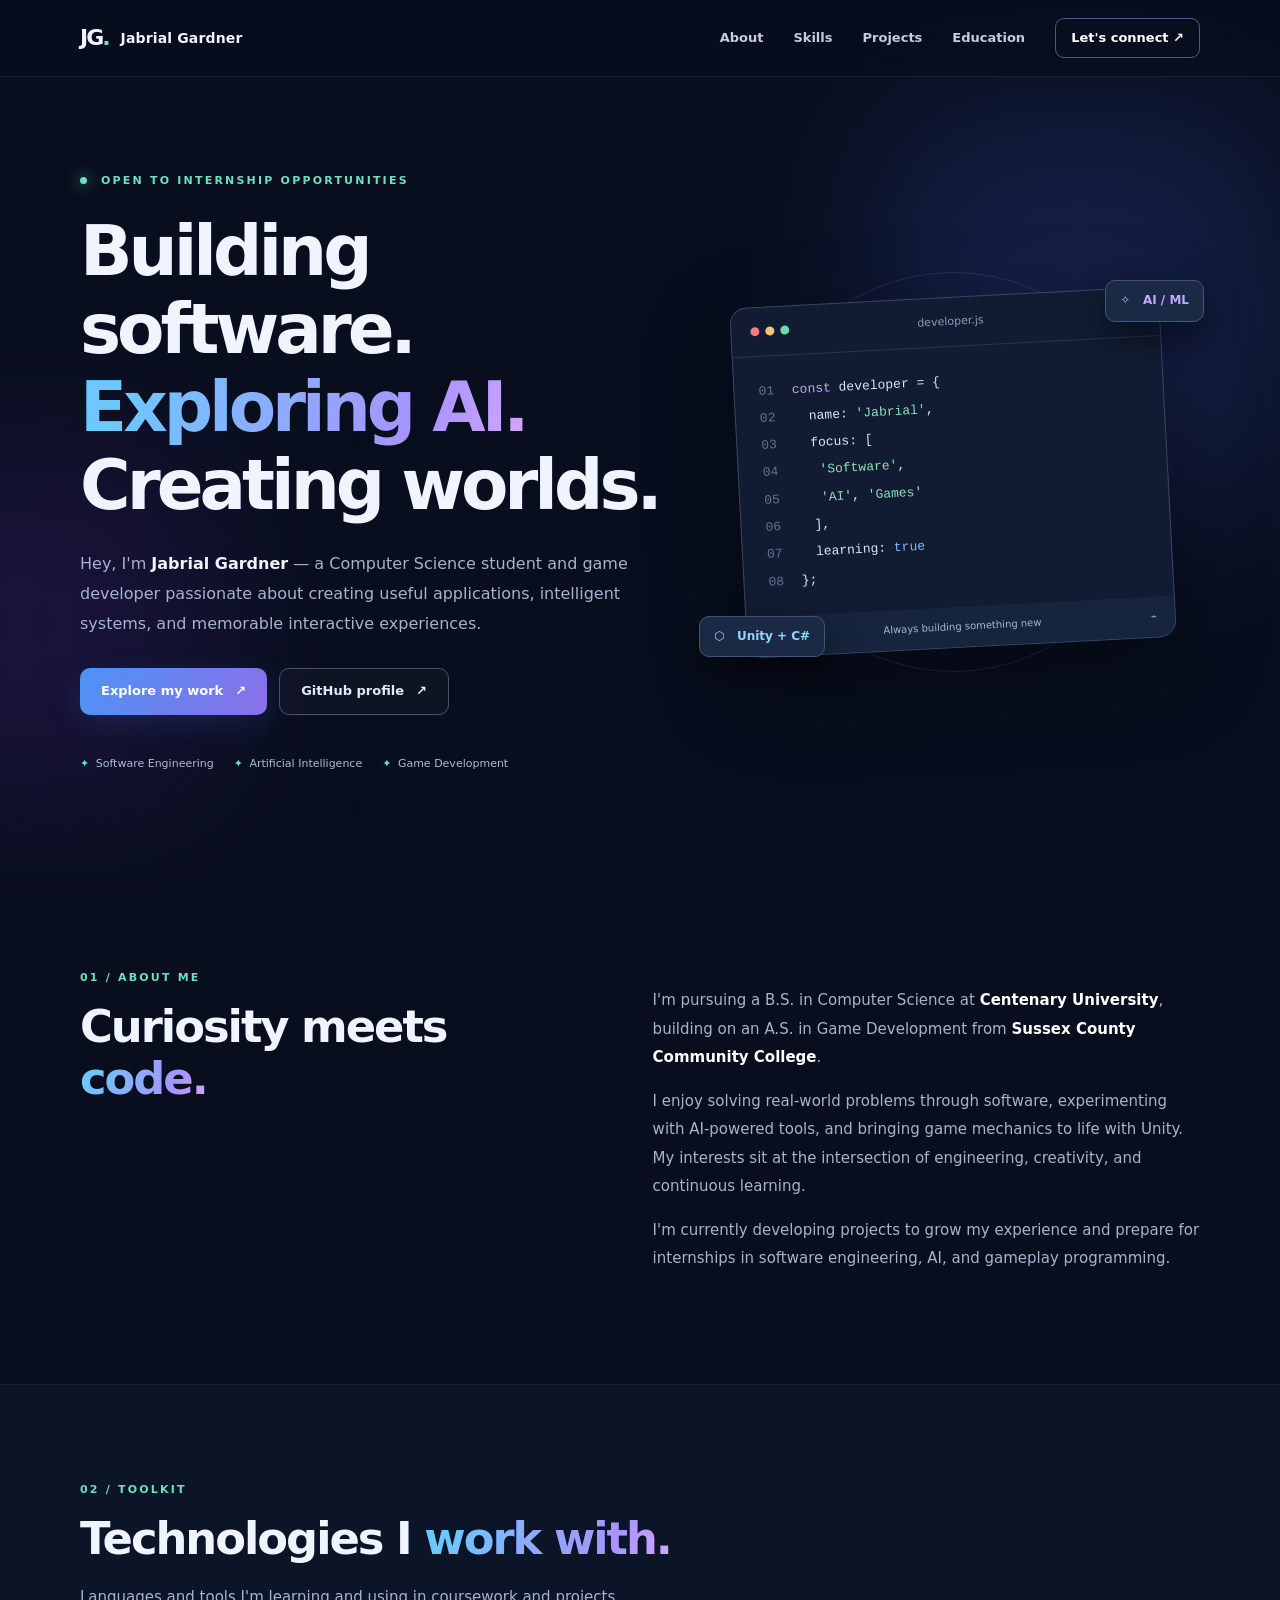
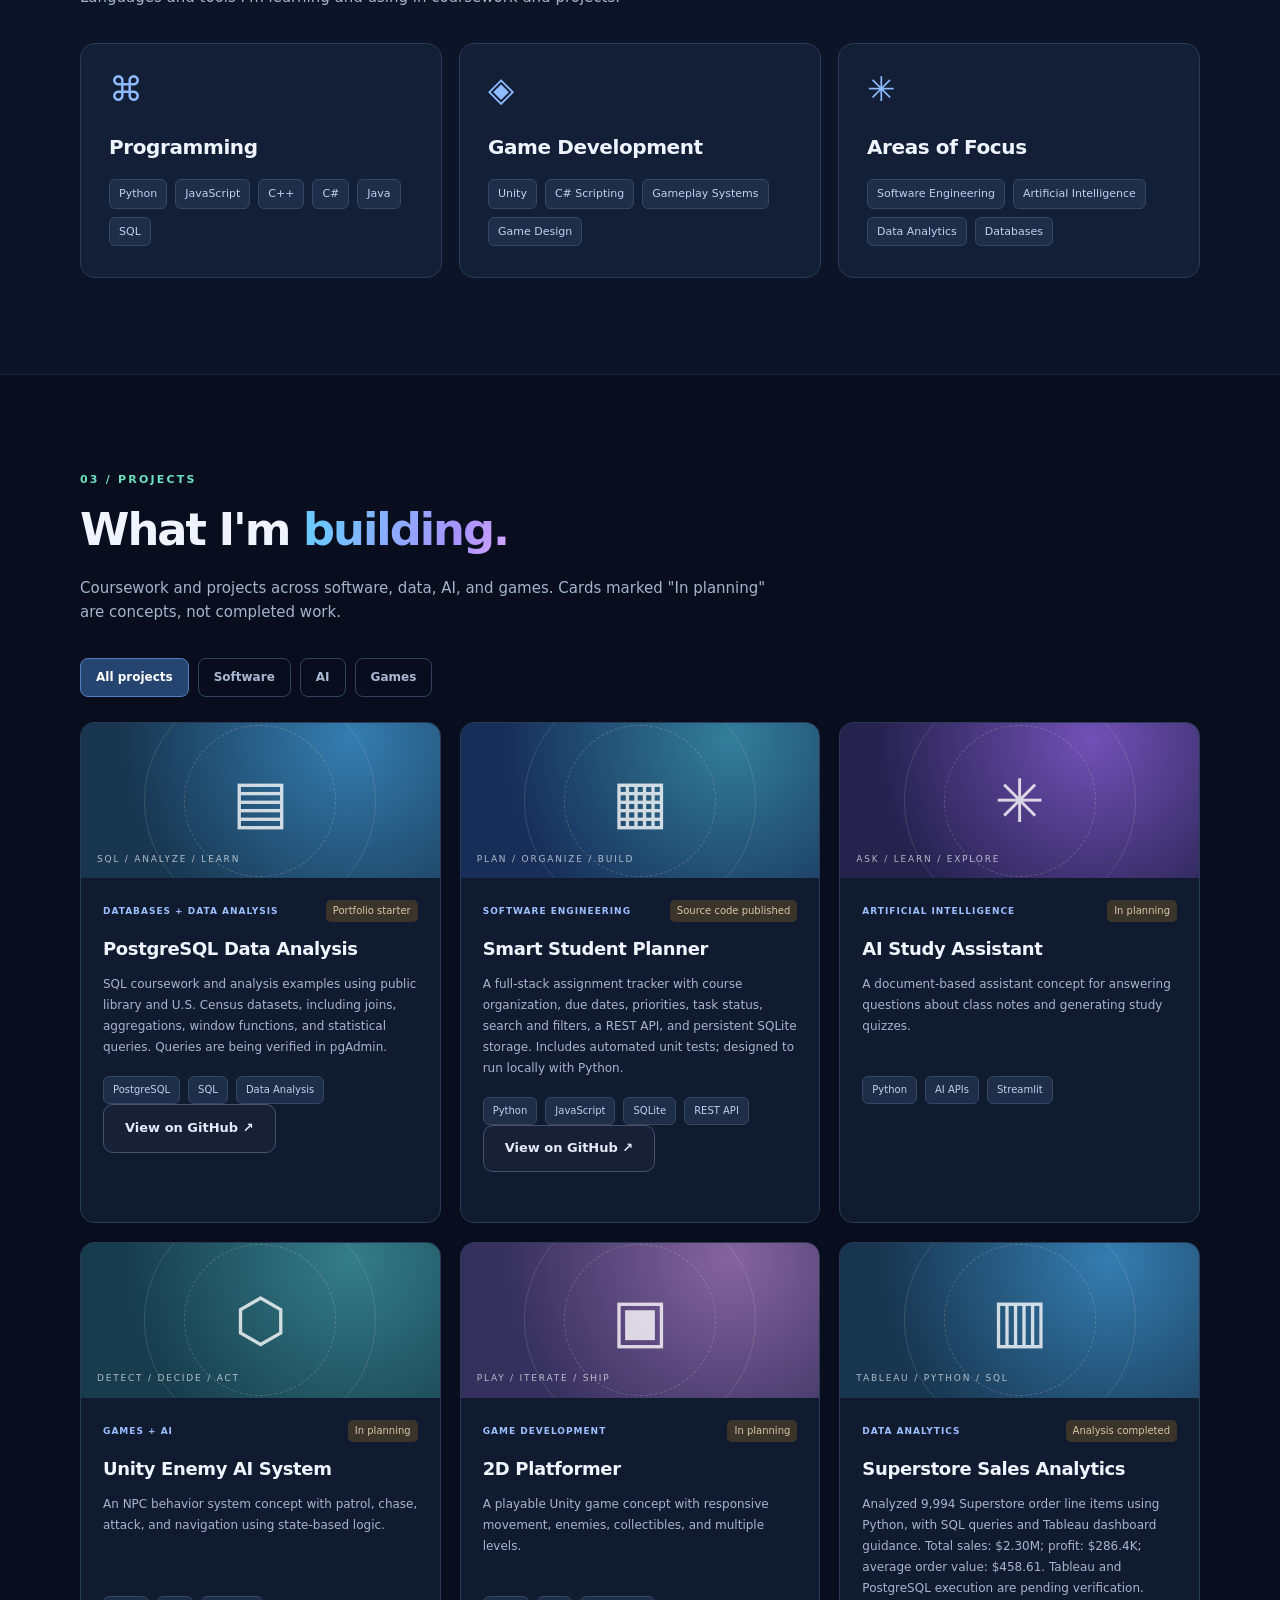
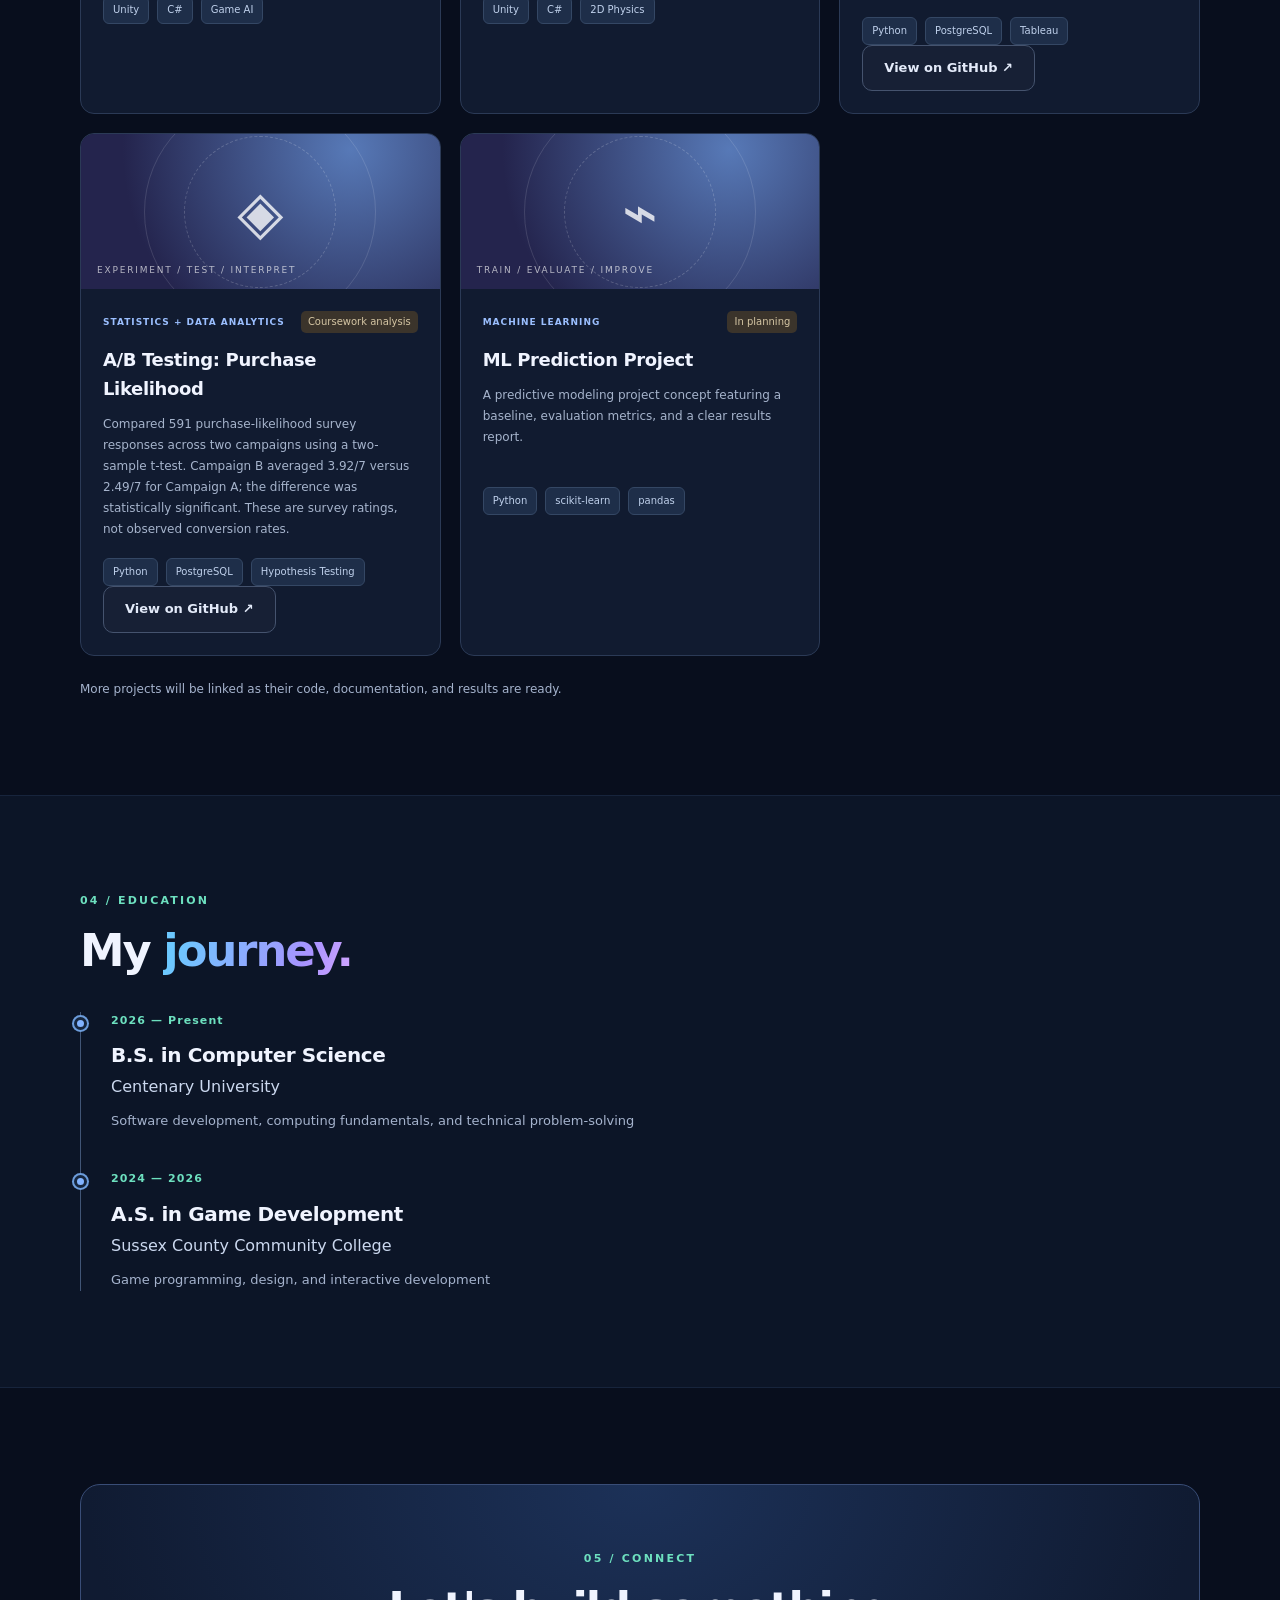
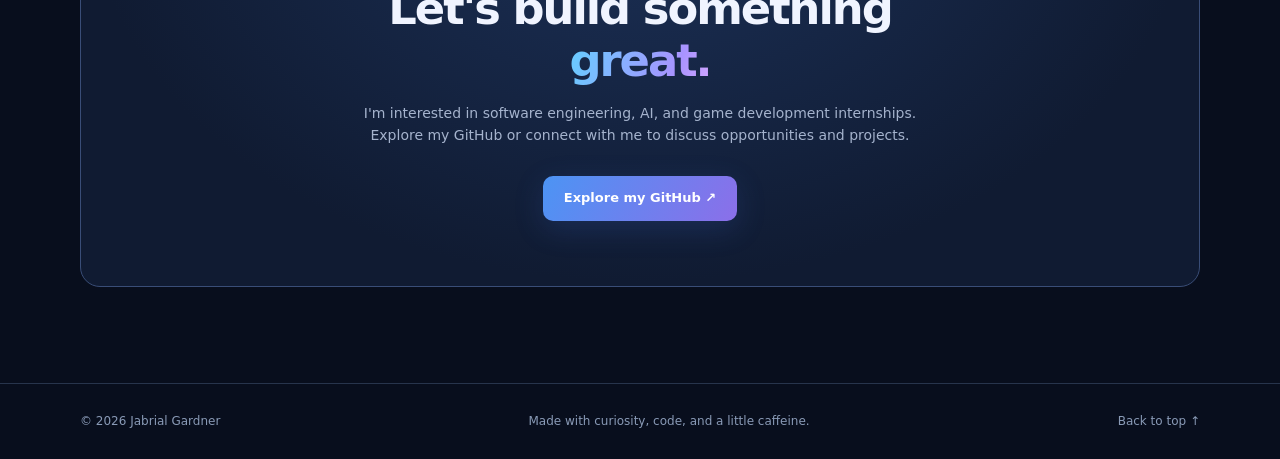
==== index.html @ 0fe32d84 "Add files via upload" ====
<!doctype html>
<html lang="en">
<head>
  <meta charset="utf-8">
  <meta name="viewport" content="width=device-width, initial-scale=1">
  <meta name="theme-color" content="#080e1d">
  <meta name="description" content="Jabrial Gardner — computer science student exploring software engineering, artificial intelligence, and game development.">
  <title>Jabrial Gardner | Software • AI • Games</title>
  <link rel="stylesheet" href="style.css">
  <script defer src="script.js"></script>
</head>
<body>
  <a class="skip-link" href="#main">Skip to content</a>
  <div class="glow glow-one" aria-hidden="true"></div><div class="glow glow-two" aria-hidden="true"></div>
  <header class="site-header">
    <nav class="nav wrap" aria-label="Main navigation">
      <a class="brand" href="#home" aria-label="Jabrial Gardner, home"><span class="brand-icon">JG<span class="brand-dot">.</span></span><span class="brand-name">Jabrial Gardner</span></a>
      <button class="menu-toggle" aria-expanded="false" aria-controls="nav-links" aria-label="Toggle menu"><span></span><span></span><span></span></button>
      <div class="nav-links" id="nav-links"><a href="#about">About</a><a href="#skills">Skills</a><a href="#projects">Projects</a><a href="#education">Education</a><a class="nav-contact" href="#contact">Let's connect <span aria-hidden="true">↗</span></a></div>
    </nav>
  </header>
  <main id="main">
    <section class="hero wrap" id="home">
      <div class="hero-content">
        <p class="eyebrow"><span class="status-dot"></span> OPEN TO INTERNSHIP OPPORTUNITIES</p>
        <h1>Building software.<br><span class="gradient-text">Exploring AI.</span><br>Creating worlds.</h1>
        <p class="hero-intro">Hey, I'm <strong>Jabrial Gardner</strong> — a Computer Science student and game developer passionate about creating useful applications, intelligent systems, and memorable interactive experiences.</p>
        <div class="hero-actions"><a class="btn btn-primary" href="#projects">Explore my work <span aria-hidden="true">↗</span></a><a class="btn btn-outline" href="https://github.com/Racks-work" target="_blank" rel="noopener noreferrer">GitHub profile <span aria-hidden="true">↗</span></a></div>
        <div class="hero-meta"><span><span class="meta-mark">✦</span> Software Engineering</span><span><span class="meta-mark">✦</span> Artificial Intelligence</span><span><span class="meta-mark">✦</span> Game Development</span></div>
      </div>
      <div class="hero-visual" aria-label="Illustration of a developer workspace">
        <div class="orbit orbit-one"></div><div class="orbit orbit-two"></div>
        <div class="code-card"><div class="code-top"><span class="traffic"><i></i><i></i><i></i></span><span>developer.js</span><span class="code-dots">•••</span></div><div class="code-body"><div><span class="ln">01</span> <span class="purple">const</span> developer = {</div><div><span class="ln">02</span> &nbsp; name: <span class="green">'Jabrial'</span>,</div><div><span class="ln">03</span> &nbsp; focus: [</div><div><span class="ln">04</span> &nbsp;&nbsp; <span class="green">'Software'</span>,</div><div><span class="ln">05</span> &nbsp;&nbsp; <span class="green">'AI'</span>, <span class="green">'Games'</span></div><div><span class="ln">06</span> &nbsp; ],</div><div><span class="ln">07</span> &nbsp; learning: <span class="blue">true</span></div><div><span class="ln">08</span> };</div></div><div class="code-footer"><span>●</span> Always building something new <span>⌁</span></div></div>
        <div class="float-chip chip-ai">✧ &nbsp; AI / ML</div><div class="float-chip chip-unity">⬡ &nbsp; Unity + C#</div>
      </div>
    </section>
    <section class="section wrap" id="about"><div class="section-label">01 / ABOUT ME</div><div class="about-grid"><div><h2>Curiosity meets <span class="gradient-text">code.</span></h2></div><div class="about-copy"><p>I'm pursuing a B.S. in Computer Science at <strong>Centenary University</strong>, building on an A.S. in Game Development from <strong>Sussex County Community College</strong>.</p><p>I enjoy solving real-world problems through software, experimenting with AI-powered tools, and bringing game mechanics to life with Unity. My interests sit at the intersection of engineering, creativity, and continuous learning.</p><p>I'm currently developing projects to grow my experience and prepare for internships in software engineering, AI, and gameplay programming.</p></div></div></section>
    <section class="section section-alt" id="skills"><div class="wrap"><div class="section-label">02 / TOOLKIT</div><div class="section-heading"><h2>Technologies I <span class="gradient-text">work with.</span></h2><p>Languages and tools I'm learning and using in coursework and projects.</p></div><div class="skills-grid"><article class="skill-card"><div class="skill-icon">⌘</div><h3>Programming</h3><div class="tag-list"><span>Python</span><span>JavaScript</span><span>C++</span><span>C#</span><span>Java</span><span>SQL</span></div></article><article class="skill-card"><div class="skill-icon">◈</div><h3>Game Development</h3><div class="tag-list"><span>Unity</span><span>C# Scripting</span><span>Gameplay Systems</span><span>Game Design</span></div></article><article class="skill-card"><div class="skill-icon">✳</div><h3>Areas of Focus</h3><div class="tag-list"><span>Software Engineering</span><span>Artificial Intelligence</span><span>Data Analytics</span><span>Databases</span></div></article></div></div></section>
    <section class="section wrap" id="projects"><div class="section-label">03 / PROJECTS</div><div class="section-heading"><h2>What I'm <span class="gradient-text">building.</span></h2><p>Coursework and projects across software, data, AI, and games. Cards marked "In planning" are concepts, not completed work.</p></div><div class="filter-bar" role="group" aria-label="Filter projects"><button class="filter active" data-filter="all" aria-pressed="true">All projects</button><button class="filter" data-filter="software" aria-pressed="false">Software</button><button class="filter" data-filter="ai" aria-pressed="false">AI</button><button class="filter" data-filter="games" aria-pressed="false">Games</button></div><div class="project-grid">
      <article class="project-card" data-category="software"><div class="project-art art-data"><div class="art-icon">▤</div><span>SQL / ANALYZE / LEARN</span></div><div class="project-body"><div class="project-top"><span class="category">DATABASES + DATA ANALYSIS</span><span class="status">Portfolio starter</span></div><h3>PostgreSQL Data Analysis</h3><p>SQL coursework and analysis examples using public library and U.S. Census datasets, including joins, aggregations, window functions, and statistical queries. Queries are being verified in pgAdmin.</p><div class="tech"><span>PostgreSQL</span><span>SQL</span><span>Data Analysis</span></div><p><a class="btn btn-outline" href="https://github.com/Racks-work/postgresql-data-analysis" target="_blank" rel="noopener noreferrer" aria-label="View PostgreSQL Data Analysis on GitHub">View on GitHub ↗</a></p></div></article>
      <article class="project-card" data-category="software"><div class="project-art art-planner"><div class="art-icon">▦</div><span>PLAN / ORGANIZE / BUILD</span></div><div class="project-body"><div class="project-top"><span class="category">SOFTWARE ENGINEERING</span><span class="status">Source code published</span></div><h3>Smart Student Planner</h3><p>A full-stack assignment tracker with course organization, due dates, priorities, task status, search and filters, a REST API, and persistent SQLite storage. Includes automated unit tests; designed to run locally with Python.</p><div class="tech"><span>Python</span><span>JavaScript</span><span>SQLite</span><span>REST API</span></div><a class="btn btn-outline" href="https://github.com/Racks-work/smart-student-planner" target="_blank" rel="noopener noreferrer">View on GitHub ↗</a></div></article>
      <article class="project-card" data-category="ai"><div class="project-art art-study"><div class="art-icon">✳</div><span>ASK / LEARN / EXPLORE</span></div><div class="project-body"><div class="project-top"><span class="category">ARTIFICIAL INTELLIGENCE</span><span class="status">In planning</span></div><h3>AI Study Assistant</h3><p>A document-based assistant concept for answering questions about class notes and generating study quizzes.</p><div class="tech"><span>Python</span><span>AI APIs</span><span>Streamlit</span></div></div></article>
      <article class="project-card" data-category="games ai"><div class="project-art art-npc"><div class="art-icon">⬡</div><span>DETECT / DECIDE / ACT</span></div><div class="project-body"><div class="project-top"><span class="category">GAMES + AI</span><span class="status">In planning</span></div><h3>Unity Enemy AI System</h3><p>An NPC behavior system concept with patrol, chase, attack, and navigation using state-based logic.</p><div class="tech"><span>Unity</span><span>C#</span><span>Game AI</span></div></div></article>
      <article class="project-card" data-category="games"><div class="project-art art-platformer"><div class="art-icon">▣</div><span>PLAY / ITERATE / SHIP</span></div><div class="project-body"><div class="project-top"><span class="category">GAME DEVELOPMENT</span><span class="status">In planning</span></div><h3>2D Platformer</h3><p>A playable Unity game concept with responsive movement, enemies, collectibles, and multiple levels.</p><div class="tech"><span>Unity</span><span>C#</span><span>2D Physics</span></div></div></article>
      <article class="project-card" data-category="software"><div class="project-art art-data"><div class="art-icon">▥</div><span>TABLEAU / PYTHON / SQL</span></div><div class="project-body"><div class="project-top"><span class="category">DATA ANALYTICS</span><span class="status">Analysis completed</span></div><h3>Superstore Sales Analytics</h3><p>Analyzed 9,994 Superstore order line items using Python, with SQL queries and Tableau dashboard guidance. Total sales: $2.30M; profit: $286.4K; average order value: $458.61. Tableau and PostgreSQL execution are pending verification.</p><div class="tech"><span>Python</span><span>PostgreSQL</span><span>Tableau</span></div><a class="btn btn-outline" href="https://github.com/Racks-work/superstore-sales-analytics" target="_blank" rel="noopener noreferrer">View on GitHub ↗</a></div></article>
      <article class="project-card" data-category="ai software"><div class="project-art art-ml"><div class="art-icon">◈</div><span>EXPERIMENT / TEST / INTERPRET</span></div><div class="project-body"><div class="project-top"><span class="category">STATISTICS + DATA ANALYTICS</span><span class="status">Coursework analysis</span></div><h3>A/B Testing: Purchase Likelihood</h3><p>Compared 591 purchase-likelihood survey responses across two campaigns using a two-sample t-test. Campaign B averaged 3.92/7 versus 2.49/7 for Campaign A; the difference was statistically significant. These are survey ratings, not observed conversion rates.</p><div class="tech"><span>Python</span><span>PostgreSQL</span><span>Hypothesis Testing</span></div><a class="btn btn-outline" href="https://github.com/Racks-work/ab-testing-analysis" target="_blank" rel="noopener noreferrer">View on GitHub ↗</a></div></article>
      <article class="project-card" data-category="ai"><div class="project-art art-ml"><div class="art-icon">⌁</div><span>TRAIN / EVALUATE / IMPROVE</span></div><div class="project-body"><div class="project-top"><span class="category">MACHINE LEARNING</span><span class="status">In planning</span></div><h3>ML Prediction Project</h3><p>A predictive modeling project concept featuring a baseline, evaluation metrics, and a clear results report.</p><div class="tech"><span>Python</span><span>scikit-learn</span><span>pandas</span></div></div></article>
    </div><div class="project-note">More projects will be linked as their code, documentation, and results are ready.</div></section>
    <section class="section section-alt" id="education"><div class="wrap"><div class="section-label">04 / EDUCATION</div><div class="section-heading"><h2>My <span class="gradient-text">journey.</span></h2></div><div class="timeline"><div class="timeline-item"><div class="timeline-dot"></div><div><div class="timeline-date">2026 — Present</div><h3>B.S. in Computer Science</h3><p>Centenary University</p><span>Software development, computing fundamentals, and technical problem-solving</span></div></div><div class="timeline-item"><div class="timeline-dot"></div><div><div class="timeline-date">2024 — 2026</div><h3>A.S. in Game Development</h3><p>Sussex County Community College</p><span>Game programming, design, and interactive development</span></div></div></div></div></section>
    <section class="section wrap contact-section" id="contact"><div class="contact-panel"><div class="section-label">05 / CONNECT</div><h2>Let's build something <span class="gradient-text">great.</span></h2><p>I'm interested in software engineering, AI, and game development internships. Explore my GitHub or connect with me to discuss opportunities and projects.</p><div class="contact-actions"><a class="btn btn-primary" href="https://github.com/Racks-work" target="_blank" rel="noopener noreferrer">Explore my GitHub ↗</a></div></div></section>
  </main>
  <footer class="footer"><div class="wrap footer-inner"><span>© <span id="year">2026</span> Jabrial Gardner</span><span>Made with curiosity, code, and a little caffeine.</span><a href="#home">Back to top ↑</a></div></footer>
</body>
</html>
---- style.css ----
:root{color-scheme:dark;--bg:#080e1d;--surface:#101a30;--surface2:#111e36;--border:#28334b;--text:#f0f4ff;--muted:#a5b3cd;--blue:#64a8ff;--purple:#b18cff;--mint:#6de0bf}*{box-sizing:border-box}html{scroll-behavior:smooth;scroll-padding-top:92px}body{margin:0;background:var(--bg);color:var(--text);font-family:Inter,ui-sans-serif,system-ui,-apple-system,BlinkMacSystemFont,"Segoe UI",sans-serif;line-height:1.6;overflow-x:hidden}a{color:inherit;text-decoration:none}button{font:inherit}button:focus-visible,a:focus-visible{outline:3px solid var(--mint);outline-offset:4px}.wrap{width:min(1120px,calc(100% - 48px));margin-inline:auto}.skip-link{position:absolute;top:-100px;left:15px;background:white;color:black;padding:10px;z-index:100}.skip-link:focus{top:10px}.glow{position:absolute;pointer-events:none;filter:blur(85px);opacity:.25;z-index:-1}.glow-one{top:110px;right:0;width:400px;height:400px;background:#3952bc}.glow-two{top:450px;left:-170px;width:380px;height:350px;background:#4d238e}.site-header{position:sticky;top:0;z-index:20;background:rgba(8,14,29,.87);backdrop-filter:blur(20px);border-bottom:1px solid rgba(255,255,255,.07)}.nav{height:76px;display:flex;align-items:center;justify-content:space-between;gap:24px}.brand{display:flex;align-items:center;gap:12px;font-weight:800;white-space:nowrap}.brand-icon{font-size:22px;letter-spacing:-2px}.brand-dot{color:var(--mint)}.brand-name{font-size:14px;letter-spacing:.01em}.nav-links{display:flex;align-items:center;gap:30px}.nav-links a{font-size:13px;color:#c3cde0;font-weight:600;transition:color .2s}.nav-links a:hover{color:white}.nav-links .nav-contact{border:1px solid #4a5d7c;border-radius:9px;padding:9px 15px;color:white}.menu-toggle{display:none}.hero{min-height:630px;display:grid;grid-template-columns:1.18fr 1fr;gap:45px;align-items:center;padding-block:95px 100px}.eyebrow,.section-label{font-size:11px;letter-spacing:.2em;color:var(--mint);font-weight:800}.status-dot{display:inline-block;width:7px;height:7px;border-radius:50%;background:var(--mint);margin-right:8px;box-shadow:0 0 15px var(--mint)}h1,h2,h3,p{margin-top:0}h1{font-size:clamp(42px,5.5vw,69px);letter-spacing:-.058em;line-height:1.13;margin:23px 0 25px}h2{font-size:clamp(30px,3.5vw,46px);line-height:1.16;letter-spacing:-.045em;margin:15px 0 20px}h3{font-size:20px;letter-spacing:-.02em}.gradient-text{background:linear-gradient(110deg,#6cc8ff 10%,#a893ff 75%,#d3a6ff);color:transparent;background-clip:text;-webkit-background-clip:text}.hero-intro{color:var(--muted);font-size:16px;max-width:560px;line-height:1.85}.hero-intro strong{color:#f0f4ff}.hero-actions,.contact-actions{display:flex;flex-wrap:wrap;gap:12px;margin-top:30px}.btn{display:inline-flex;align-items:center;justify-content:center;gap:12px;border-radius:10px;padding:12px 21px;font-size:13px;font-weight:800;transition:transform .2s,background .2s}.btn:hover{transform:translateY(-2px)}.btn-primary{background:linear-gradient(120deg,#4c94f4,#8b6fe9);color:white;box-shadow:0 8px 30px rgba(67,111,224,.18)}.btn-outline{border:1px solid #45536e;color:#e3eaf9;background:rgba(255,255,255,.025)}.hero-meta{display:flex;flex-wrap:wrap;gap:12px 20px;color:#aebcd2;font-size:11px;margin-top:40px}.meta-mark{color:var(--mint);margin-right:3px}.hero-visual{height:420px;position:relative;display:grid;place-items:center}.orbit{position:absolute;border:1px solid rgba(135,153,235,.17);border-radius:50%;width:400px;height:400px}.orbit-two{width:310px;height:310px;border-style:dashed;transform:rotate(25deg)}.code-card{position:relative;width:min(100%,430px);background:#111c32;border:1px solid #384766;border-radius:17px;box-shadow:0 30px 90px rgba(0,0,0,.38);transform:rotate(-3deg);overflow:hidden}.code-top{display:flex;align-items:center;justify-content:space-between;border-bottom:1px solid #26334e;padding:15px 19px;color:#899cb9;font-size:11px}.traffic{display:flex;gap:6px}.traffic i{width:9px;height:9px;border-radius:50%;background:#f77985}.traffic i:nth-child(2){background:#f8c46c}.traffic i:nth-child(3){background:#6cdbad}.code-dots{letter-spacing:3px}.code-body{font:13px/2.1 ui-monospace,SFMono-Regular,Consolas,monospace;padding:21px 24px;color:#d9e5ff;white-space:nowrap}.ln{color:#63728e;margin-right:10px}.purple{color:#c8a2ff}.green{color:#8be2b7}.blue{color:#7eb8ff}.code-footer{padding:12px 18px;background:#16253d;font-size:10px;color:#a6b7d2;display:flex;justify-content:space-between}.code-footer span:first-child{color:#6ee2ae}.float-chip{position:absolute;background:#1a2944;border:1px solid #425577;border-radius:10px;padding:10px 14px;font-size:12px;font-weight:800;box-shadow:0 15px 35px #0007}.chip-ai{top:18px;right:-4px;color:#c5a8ff}.chip-unity{bottom:25px;left:-8px;color:#8dd7ff}.section{padding-block:96px}.section-alt{background:#0c1527;border-top:1px solid #17243c;border-bottom:1px solid #17243c}.about-grid{display:grid;grid-template-columns:1fr 1.1fr;gap:75px}.about-copy p{color:var(--muted);font-size:15px;line-height:1.9}.about-copy strong{color:white}.section-heading{max-width:700px;margin-bottom:34px}.section-heading p{color:var(--muted);font-size:15px}.skills-grid{display:grid;grid-template-columns:repeat(3,1fr);gap:17px}.skill-card{background:#121f36;border:1px solid #2b3a56;border-radius:15px;padding:28px;min-height:235px}.skill-icon{color:#8ebcff;font-size:34px;line-height:1;margin-bottom:25px}.skill-card h3{margin-bottom:16px}.tag-list,.tech{display:flex;flex-wrap:wrap;gap:8px}.tag-list span,.tech span{background:#1e2e49;color:#bfd0eb;border:1px solid #344764;padding:5px 9px;border-radius:6px;font-size:11px}.filter-bar{display:flex;gap:9px;flex-wrap:wrap;margin-bottom:25px}.filter{background:transparent;color:#a9b9d3;border:1px solid #33425f;border-radius:8px;padding:9px 15px;cursor:pointer;font-size:12px;font-weight:700}.filter:hover,.filter.active{color:#fff;background:#254470;border-color:#527fbd}.project-grid{display:grid;grid-template-columns:repeat(3,1fr);gap:19px}.project-card{border:1px solid #2b3a56;background:#111b30;border-radius:14px;overflow:hidden;transition:transform .2s,border-color .2s}.project-card:hover{transform:translateY(-4px);border-color:#6077a6}.project-card[hidden]{display:none}.project-art{height:155px;position:relative;display:flex;align-items:center;justify-content:center;overflow:hidden}.project-art:before{content:"";position:absolute;width:230px;height:230px;border:1px solid #ffffff20;border-radius:50%}.project-art:after{content:"";position:absolute;width:150px;height:150px;border:1px dashed #ffffff30;border-radius:50%}.project-art .art-icon{font-size:60px;color:#ffffffc9;z-index:1;font-weight:200}.project-art>span{position:absolute;bottom:12px;left:16px;font-size:9px;letter-spacing:.2em;color:#ffffffa9}.art-planner{background:radial-gradient(circle at 75% 10%,#337e9a,#172e59 75%)}.art-study{background:radial-gradient(circle at 70% 10%,#7151b6,#25224e 75%)}.art-npc{background:radial-gradient(circle at 75% 10%,#347d88,#173c4d 75%)}.art-platformer{background:radial-gradient(circle at 75% 10%,#85649e,#35305d 75%)}.art-data{background:radial-gradient(circle at 75% 10%,#357db0,#183650 75%)}.art-ml{background:radial-gradient(circle at 75% 10%,#5779b7,#24244d 75%)}.project-body{padding:22px}.project-top{display:flex;align-items:center;justify-content:space-between;gap:6px;flex-wrap:wrap;margin-bottom:13px}.category{font-size:9px;color:#9bbfff;letter-spacing:.11em;font-weight:800}.status{font-size:10px;color:#d5c6a4;background:#3b342b;padding:3px 7px;border-radius:5px}.project-body h3{font-size:18px;margin-bottom:10px}.project-body p{color:#a6b4cc;font-size:12px;line-height:1.75;min-height:84px}.tech{margin-top:18px}.tech span{font-size:10px}.project-note{margin-top:24px;font-size:12px;color:var(--muted)}.timeline{max-width:760px;margin-top:35px;border-left:1px solid #415576;padding-left:30px}.timeline-item{position:relative;padding:0 0 38px}.timeline-item:last-child{padding-bottom:0}.timeline-dot{position:absolute;left:-37px;top:5px;width:13px;height:13px;background:#82b3ff;border:3px solid #16263e;border-radius:50%;box-shadow:0 0 0 2px #6c9cdb}.timeline-date{color:var(--mint);font-size:11px;font-weight:800;letter-spacing:.1em;margin-bottom:10px}.timeline-item h3{margin-bottom:3px}.timeline-item p{color:#cbd8ef;margin-bottom:7px}.timeline-item span{color:var(--muted);font-size:13px}.contact-panel{border:1px solid #394d77;border-radius:20px;padding:65px 45px;text-align:center;background:radial-gradient(ellipse at 50% 0%,#1c3158,#101b32 70%)}.contact-panel h2{max-width:650px;margin:15px auto}.contact-panel>p{max-width:590px;margin-inline:auto;color:var(--muted);font-size:14px}.contact-actions{justify-content:center}.contact-panel .contact-hint{font-size:11px;margin-top:18px;color:#8393b2}.footer{border-top:1px solid #27344c;padding:28px 0;color:#899ab6;font-size:12px}.footer-inner{display:flex;justify-content:space-between;gap:16px;flex-wrap:wrap}.footer a:hover{color:white}@media(max-width:950px){.hero{grid-template-columns:1fr;padding-top:65px;gap:15px}.hero-content{max-width:760px}.hero-visual{height:390px}.project-grid{grid-template-columns:repeat(2,1fr)}.about-grid{gap:35px}.nav-links{gap:16px}}@media(max-width:650px){.wrap{width:min(100% - 32px,1120px)}.nav{height:66px}.menu-toggle{display:flex;flex-direction:column;gap:5px;justify-content:center;background:transparent;border:1px solid #405272;border-radius:8px;width:40px;height:38px;padding:9px;cursor:pointer}.menu-toggle span{display:block;width:100%;height:2px;background:white}.nav-links{display:none;position:absolute;top:66px;left:0;right:0;padding:18px 22px 24px;background:#0c1528;border-bottom:1px solid #33415b;flex-direction:column;align-items:stretch;gap:15px}.nav-links.open{display:flex}.nav-links a{font-size:15px}.nav-links .nav-contact{text-align:center}.hero{padding-top:60px;padding-bottom:50px;min-height:0}h1{font-size:clamp(39px,9.5vw,57px)}.hero-intro{font-size:14px}.hero-meta{gap:9px 14px;margin-top:25px}.hero-visual{height:320px}.code-card{width:min(94%,380px)}.code-body{font-size:11px;padding:15px 13px}.orbit{width:290px;height:290px}.orbit-two{width:225px;height:225px}.chip-ai{right:0;top:4px}.chip-unity{left:0;bottom:5px}.section{padding-block:65px}.about-grid,.skills-grid,.project-grid{grid-template-columns:1fr}.skill-card{min-height:0}.project-body p{min-height:0}.contact-panel{padding:42px 20px}.footer-inner{flex-direction:column;gap:7px}}@media(prefers-reduced-motion:reduce){html{scroll-behavior:auto}*,*:before,*:after{transition:none!important;animation:none!important}}
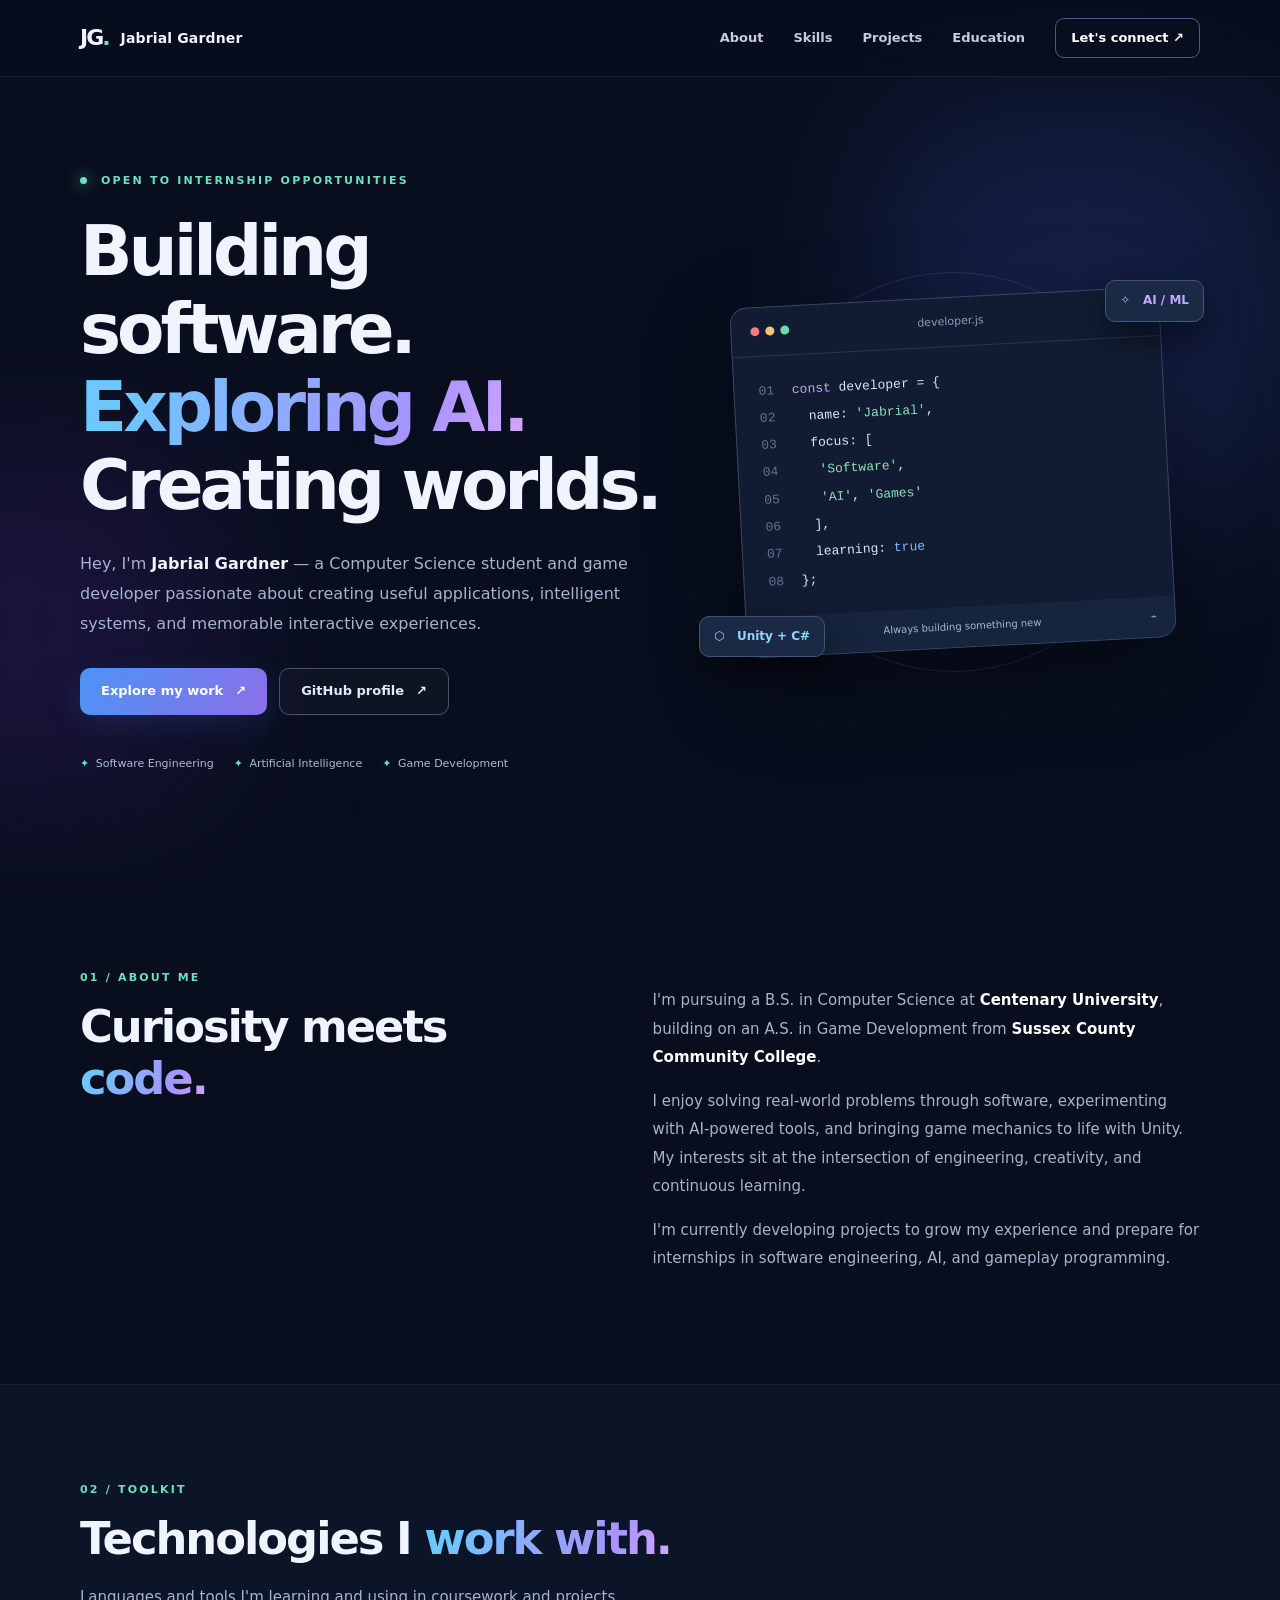
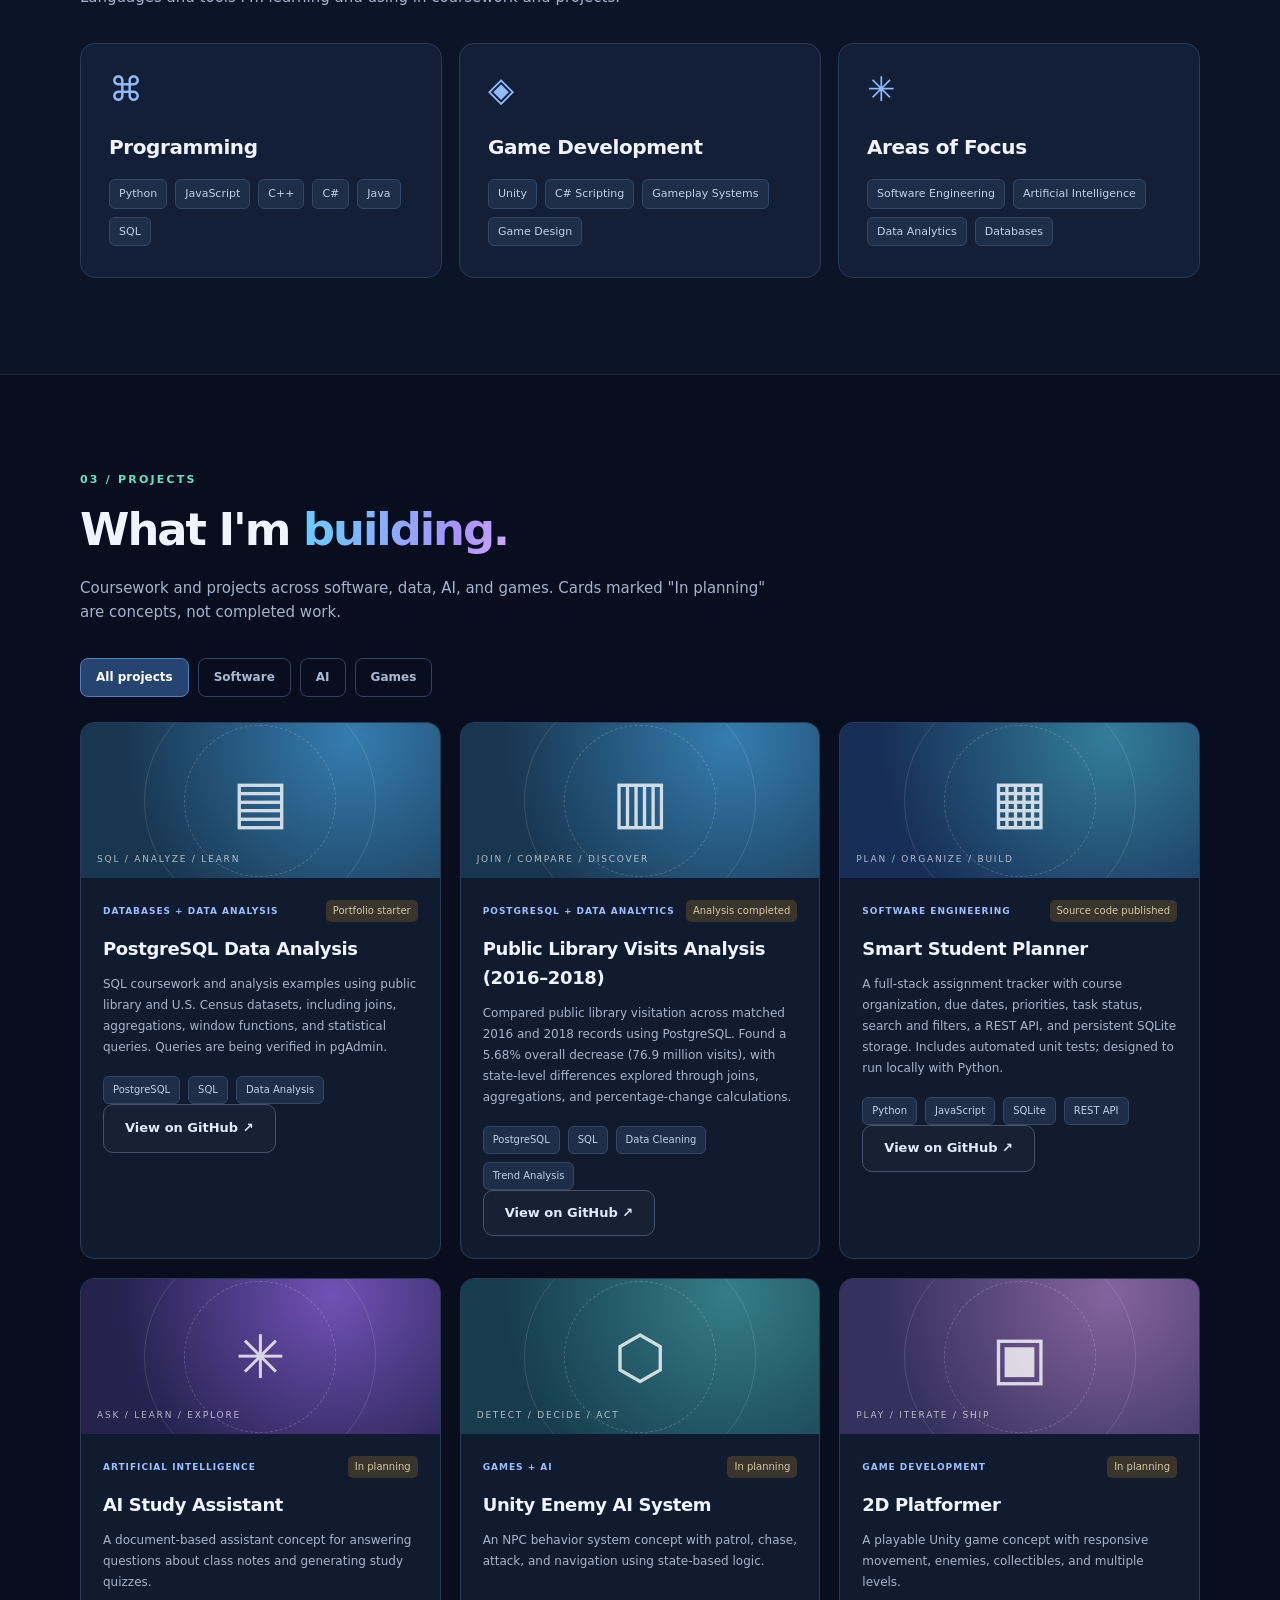
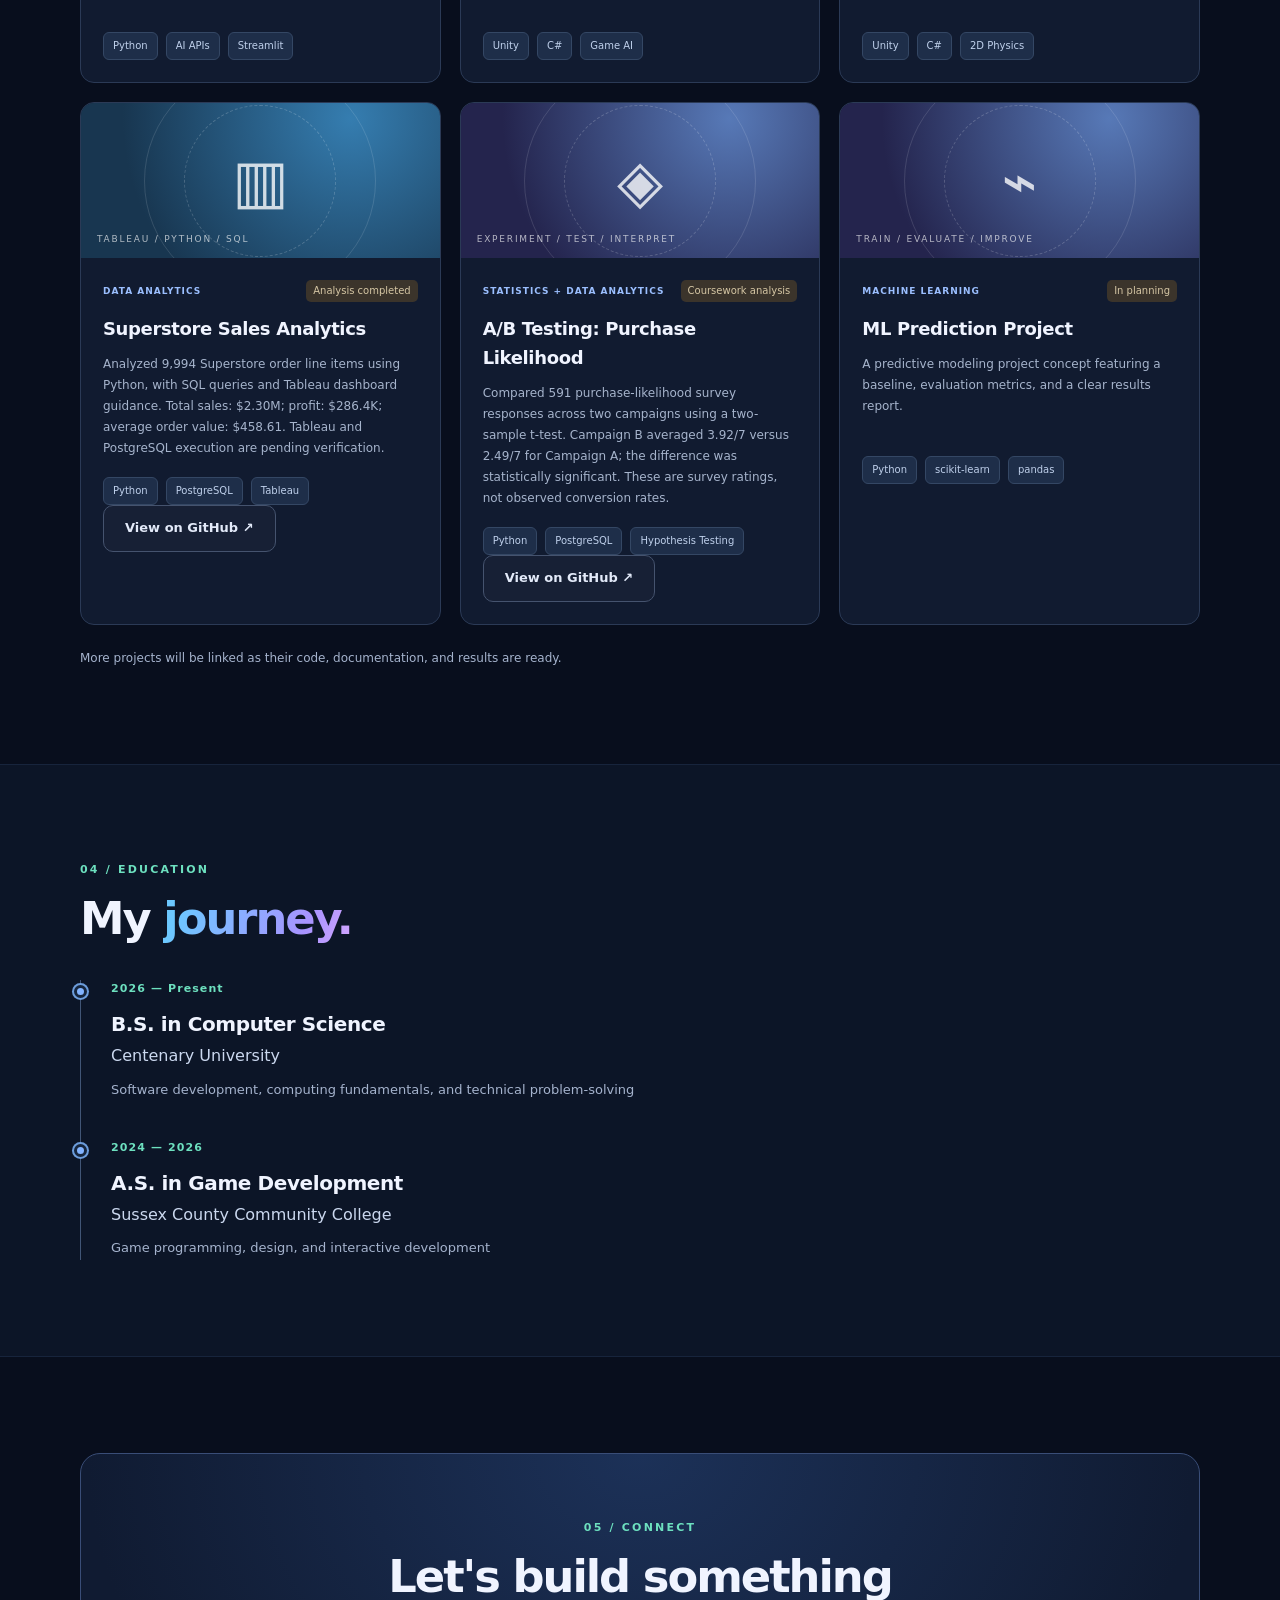
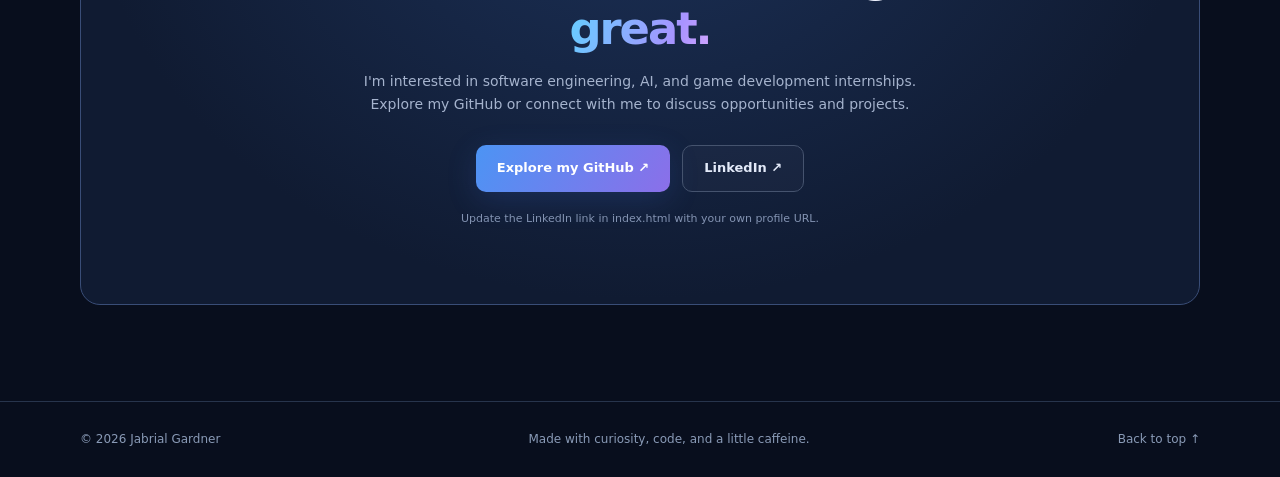
==== commit ecb71a0e: "Enhance project showcase and update contact section Added new project cards for PostgreSQL Data Anal" ====
--- a/index.html
+++ b/index.html
@@ -38,6 +38,7 @@
     <section class="section section-alt" id="skills"><div class="wrap"><div class="section-label">02 / TOOLKIT</div><div class="section-heading"><h2>Technologies I <span class="gradient-text">work with.</span></h2><p>Languages and tools I'm learning and using in coursework and projects.</p></div><div class="skills-grid"><article class="skill-card"><div class="skill-icon">⌘</div><h3>Programming</h3><div class="tag-list"><span>Python</span><span>JavaScript</span><span>C++</span><span>C#</span><span>Java</span><span>SQL</span></div></article><article class="skill-card"><div class="skill-icon">◈</div><h3>Game Development</h3><div class="tag-list"><span>Unity</span><span>C# Scripting</span><span>Gameplay Systems</span><span>Game Design</span></div></article><article class="skill-card"><div class="skill-icon">✳</div><h3>Areas of Focus</h3><div class="tag-list"><span>Software Engineering</span><span>Artificial Intelligence</span><span>Data Analytics</span><span>Databases</span></div></article></div></div></section>
     <section class="section wrap" id="projects"><div class="section-label">03 / PROJECTS</div><div class="section-heading"><h2>What I'm <span class="gradient-text">building.</span></h2><p>Coursework and projects across software, data, AI, and games. Cards marked "In planning" are concepts, not completed work.</p></div><div class="filter-bar" role="group" aria-label="Filter projects"><button class="filter active" data-filter="all" aria-pressed="true">All projects</button><button class="filter" data-filter="software" aria-pressed="false">Software</button><button class="filter" data-filter="ai" aria-pressed="false">AI</button><button class="filter" data-filter="games" aria-pressed="false">Games</button></div><div class="project-grid">
       <article class="project-card" data-category="software"><div class="project-art art-data"><div class="art-icon">▤</div><span>SQL / ANALYZE / LEARN</span></div><div class="project-body"><div class="project-top"><span class="category">DATABASES + DATA ANALYSIS</span><span class="status">Portfolio starter</span></div><h3>PostgreSQL Data Analysis</h3><p>SQL coursework and analysis examples using public library and U.S. Census datasets, including joins, aggregations, window functions, and statistical queries. Queries are being verified in pgAdmin.</p><div class="tech"><span>PostgreSQL</span><span>SQL</span><span>Data Analysis</span></div><p><a class="btn btn-outline" href="https://github.com/Racks-work/postgresql-data-analysis" target="_blank" rel="noopener noreferrer" aria-label="View PostgreSQL Data Analysis on GitHub">View on GitHub ↗</a></p></div></article>
+      <article class="project-card" data-category="software"><div class="project-art art-data"><div class="art-icon">▥</div><span>JOIN / COMPARE / DISCOVER</span></div><div class="project-body"><div class="project-top"><span class="category">POSTGRESQL + DATA ANALYTICS</span><span class="status">Analysis completed</span></div><h3>Public Library Visits Analysis (2016–2018)</h3><p>Compared public library visitation across matched 2016 and 2018 records using PostgreSQL. Found a 5.68% overall decrease (76.9 million visits), with state-level differences explored through joins, aggregations, and percentage-change calculations.</p><div class="tech"><span>PostgreSQL</span><span>SQL</span><span>Data Cleaning</span><span>Trend Analysis</span></div><a class="btn btn-outline" href="https://github.com/Racks-work/postgresql-data-analysis" target="_blank" rel="noopener noreferrer">View on GitHub ↗</a></div></article>
       <article class="project-card" data-category="software"><div class="project-art art-planner"><div class="art-icon">▦</div><span>PLAN / ORGANIZE / BUILD</span></div><div class="project-body"><div class="project-top"><span class="category">SOFTWARE ENGINEERING</span><span class="status">Source code published</span></div><h3>Smart Student Planner</h3><p>A full-stack assignment tracker with course organization, due dates, priorities, task status, search and filters, a REST API, and persistent SQLite storage. Includes automated unit tests; designed to run locally with Python.</p><div class="tech"><span>Python</span><span>JavaScript</span><span>SQLite</span><span>REST API</span></div><a class="btn btn-outline" href="https://github.com/Racks-work/smart-student-planner" target="_blank" rel="noopener noreferrer">View on GitHub ↗</a></div></article>
       <article class="project-card" data-category="ai"><div class="project-art art-study"><div class="art-icon">✳</div><span>ASK / LEARN / EXPLORE</span></div><div class="project-body"><div class="project-top"><span class="category">ARTIFICIAL INTELLIGENCE</span><span class="status">In planning</span></div><h3>AI Study Assistant</h3><p>A document-based assistant concept for answering questions about class notes and generating study quizzes.</p><div class="tech"><span>Python</span><span>AI APIs</span><span>Streamlit</span></div></div></article>
       <article class="project-card" data-category="games ai"><div class="project-art art-npc"><div class="art-icon">⬡</div><span>DETECT / DECIDE / ACT</span></div><div class="project-body"><div class="project-top"><span class="category">GAMES + AI</span><span class="status">In planning</span></div><h3>Unity Enemy AI System</h3><p>An NPC behavior system concept with patrol, chase, attack, and navigation using state-based logic.</p><div class="tech"><span>Unity</span><span>C#</span><span>Game AI</span></div></div></article>
@@ -47,8 +48,8 @@
       <article class="project-card" data-category="ai"><div class="project-art art-ml"><div class="art-icon">⌁</div><span>TRAIN / EVALUATE / IMPROVE</span></div><div class="project-body"><div class="project-top"><span class="category">MACHINE LEARNING</span><span class="status">In planning</span></div><h3>ML Prediction Project</h3><p>A predictive modeling project concept featuring a baseline, evaluation metrics, and a clear results report.</p><div class="tech"><span>Python</span><span>scikit-learn</span><span>pandas</span></div></div></article>
     </div><div class="project-note">More projects will be linked as their code, documentation, and results are ready.</div></section>
     <section class="section section-alt" id="education"><div class="wrap"><div class="section-label">04 / EDUCATION</div><div class="section-heading"><h2>My <span class="gradient-text">journey.</span></h2></div><div class="timeline"><div class="timeline-item"><div class="timeline-dot"></div><div><div class="timeline-date">2026 — Present</div><h3>B.S. in Computer Science</h3><p>Centenary University</p><span>Software development, computing fundamentals, and technical problem-solving</span></div></div><div class="timeline-item"><div class="timeline-dot"></div><div><div class="timeline-date">2024 — 2026</div><h3>A.S. in Game Development</h3><p>Sussex County Community College</p><span>Game programming, design, and interactive development</span></div></div></div></div></section>
-    <section class="section wrap contact-section" id="contact"><div class="contact-panel"><div class="section-label">05 / CONNECT</div><h2>Let's build something <span class="gradient-text">great.</span></h2><p>I'm interested in software engineering, AI, and game development internships. Explore my GitHub or connect with me to discuss opportunities and projects.</p><div class="contact-actions"><a class="btn btn-primary" href="https://github.com/Racks-work" target="_blank" rel="noopener noreferrer">Explore my GitHub ↗</a></div></div></section>
+    <section class="section wrap contact-section" id="contact"><div class="contact-panel"><div class="section-label">05 / CONNECT</div><h2>Let's build something <span class="gradient-text">great.</span></h2><p>I'm interested in software engineering, AI, and game development internships. Explore my GitHub or connect with me to discuss opportunities and projects.</p><div class="contact-actions"><a class="btn btn-primary" href="https://github.com/Racks-work" target="_blank" rel="noopener noreferrer">Explore my GitHub ↗</a><a class="btn btn-outline" href="https://www.linkedin.com/" target="_blank" rel="noopener noreferrer" title="Replace with your personal LinkedIn URL">LinkedIn ↗</a></div><p class="contact-hint">Update the LinkedIn link in index.html with your own profile URL.</p></div></section>
   </main>
   <footer class="footer"><div class="wrap footer-inner"><span>© <span id="year">2026</span> Jabrial Gardner</span><span>Made with curiosity, code, and a little caffeine.</span><a href="#home">Back to top ↑</a></div></footer>
 </body>
-</html>+</html>
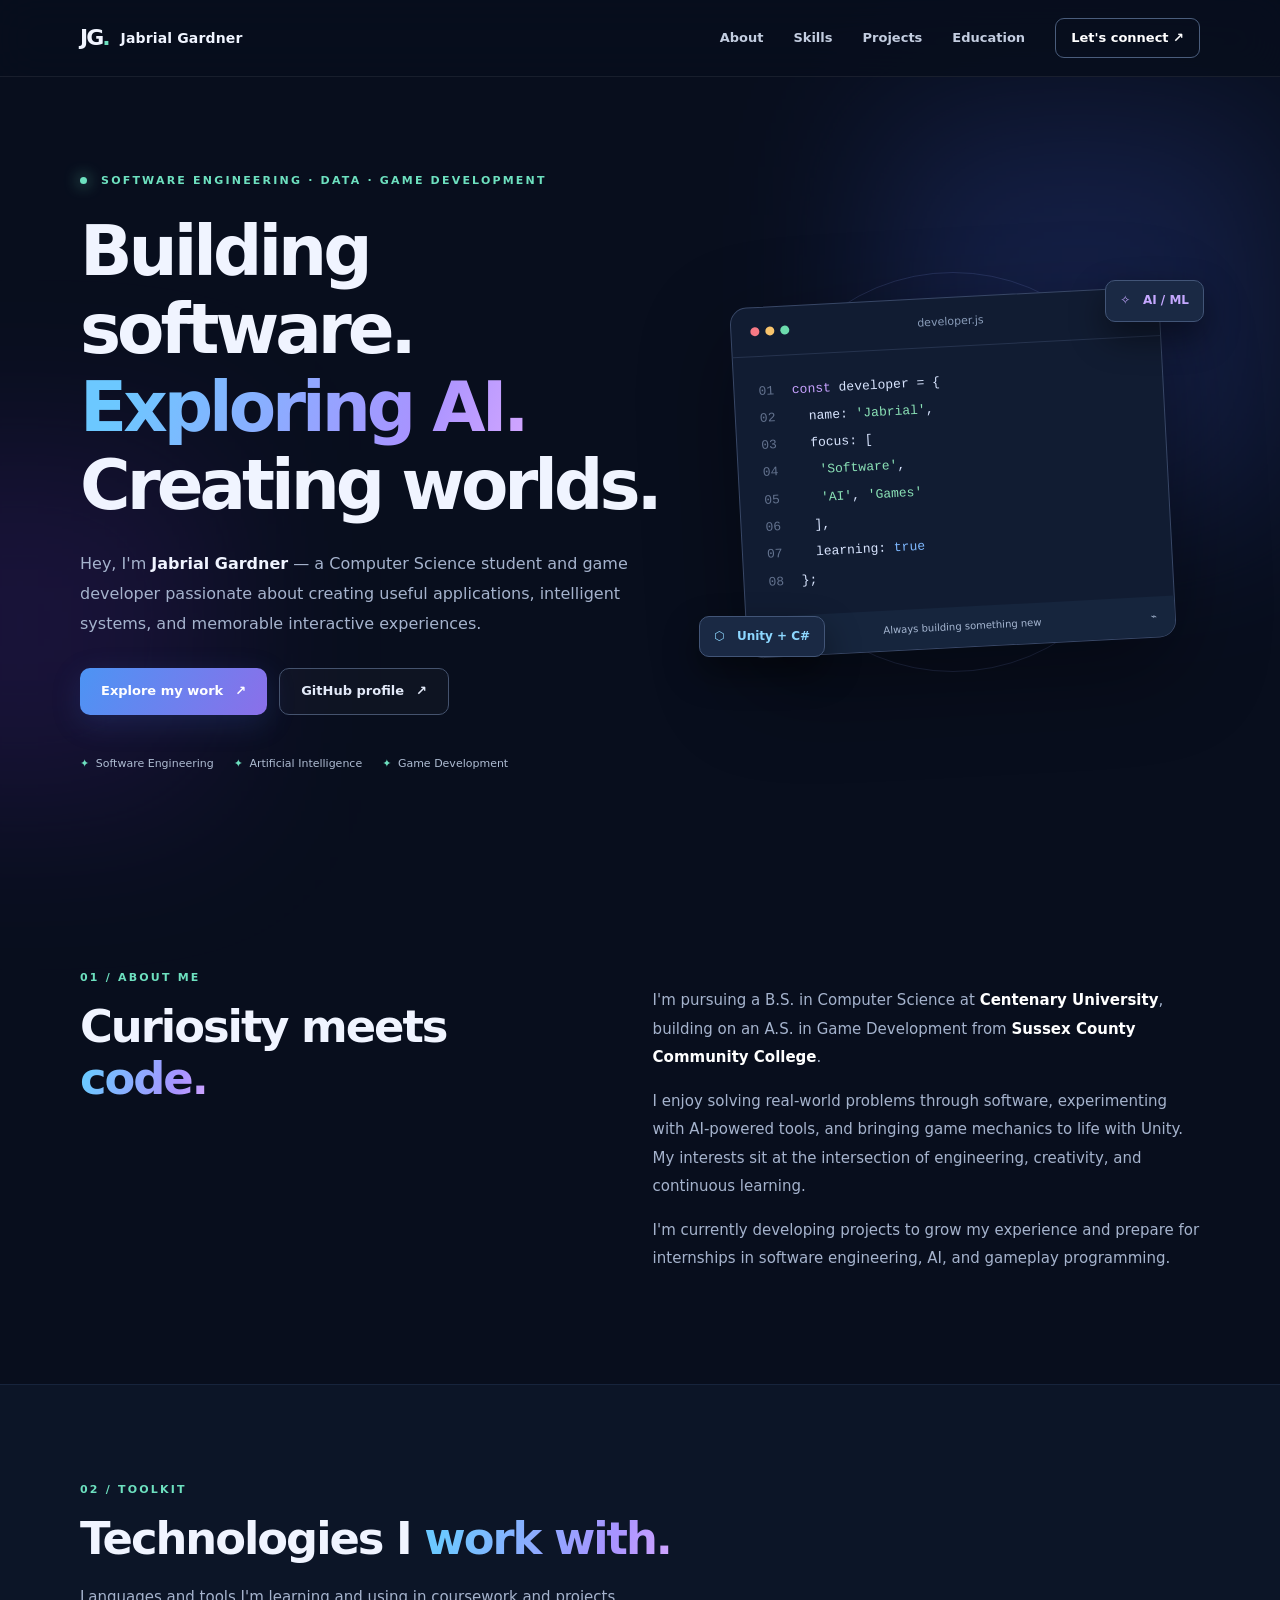
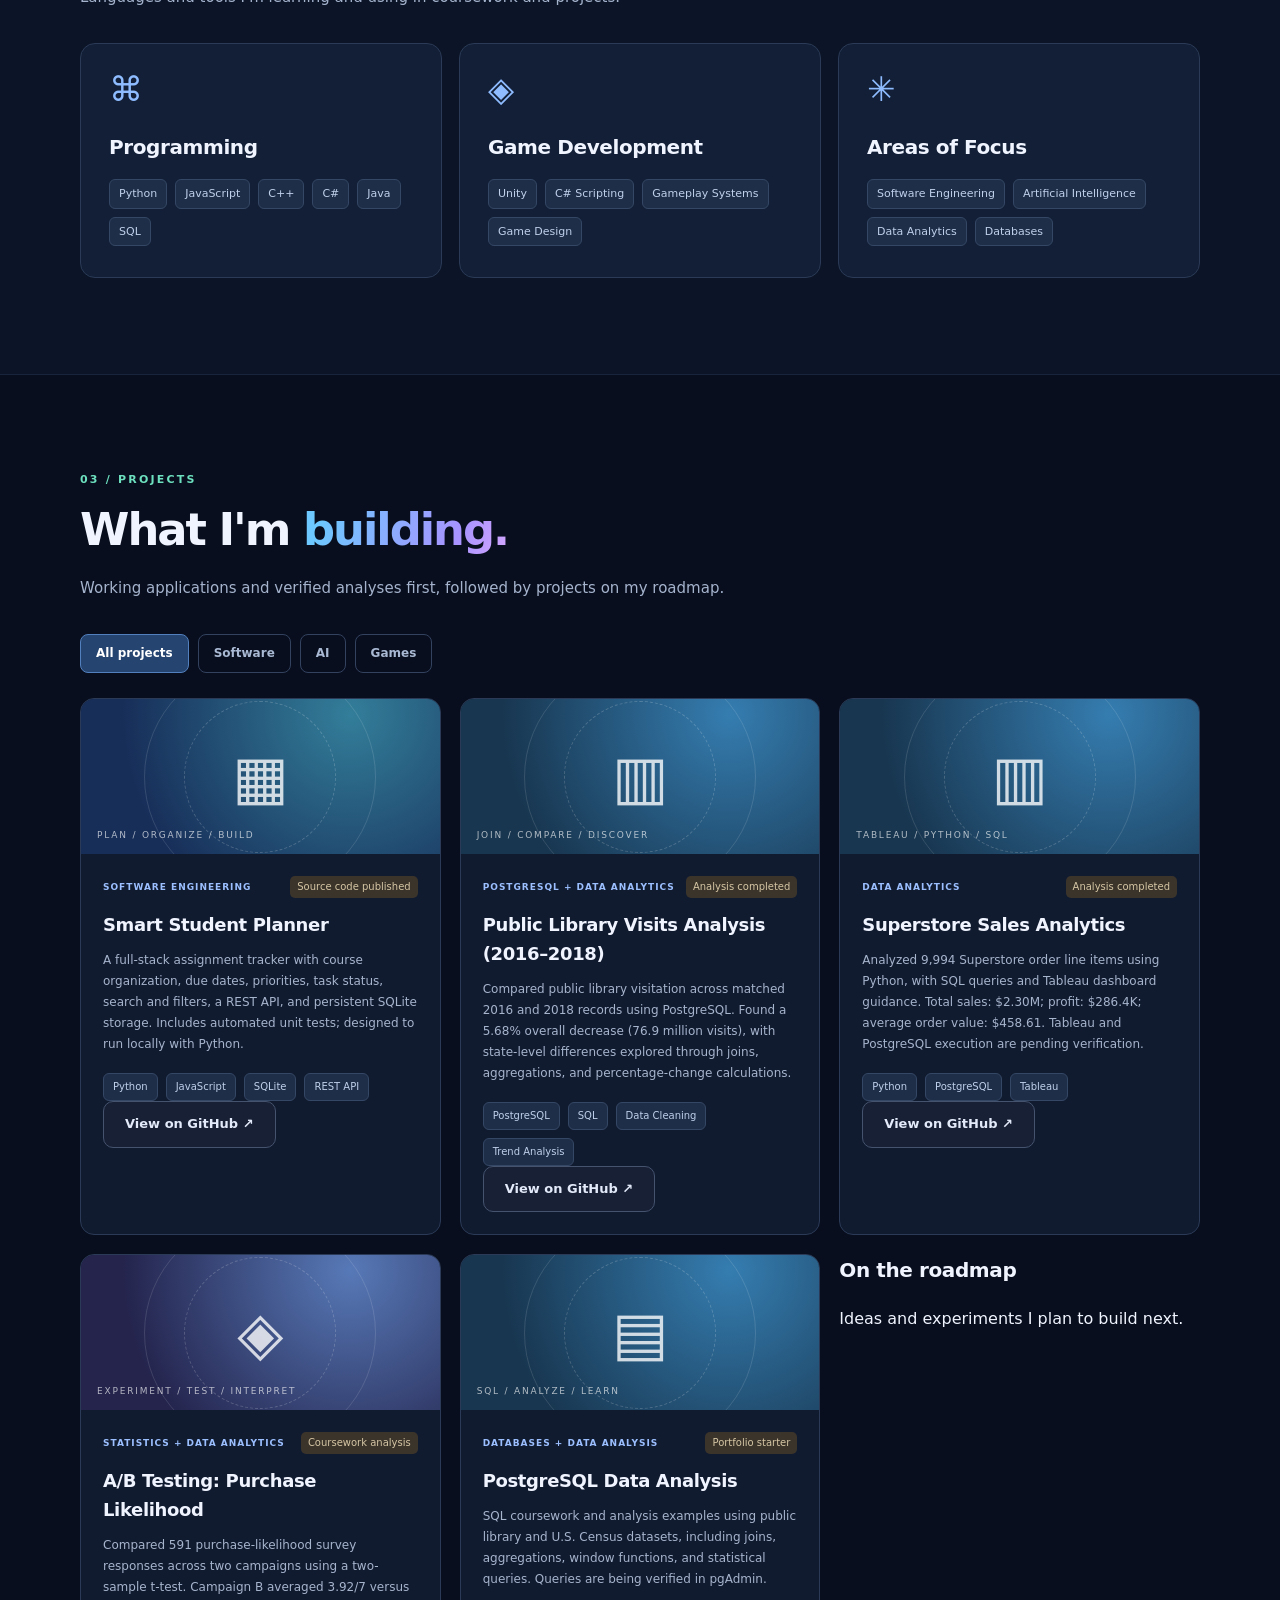
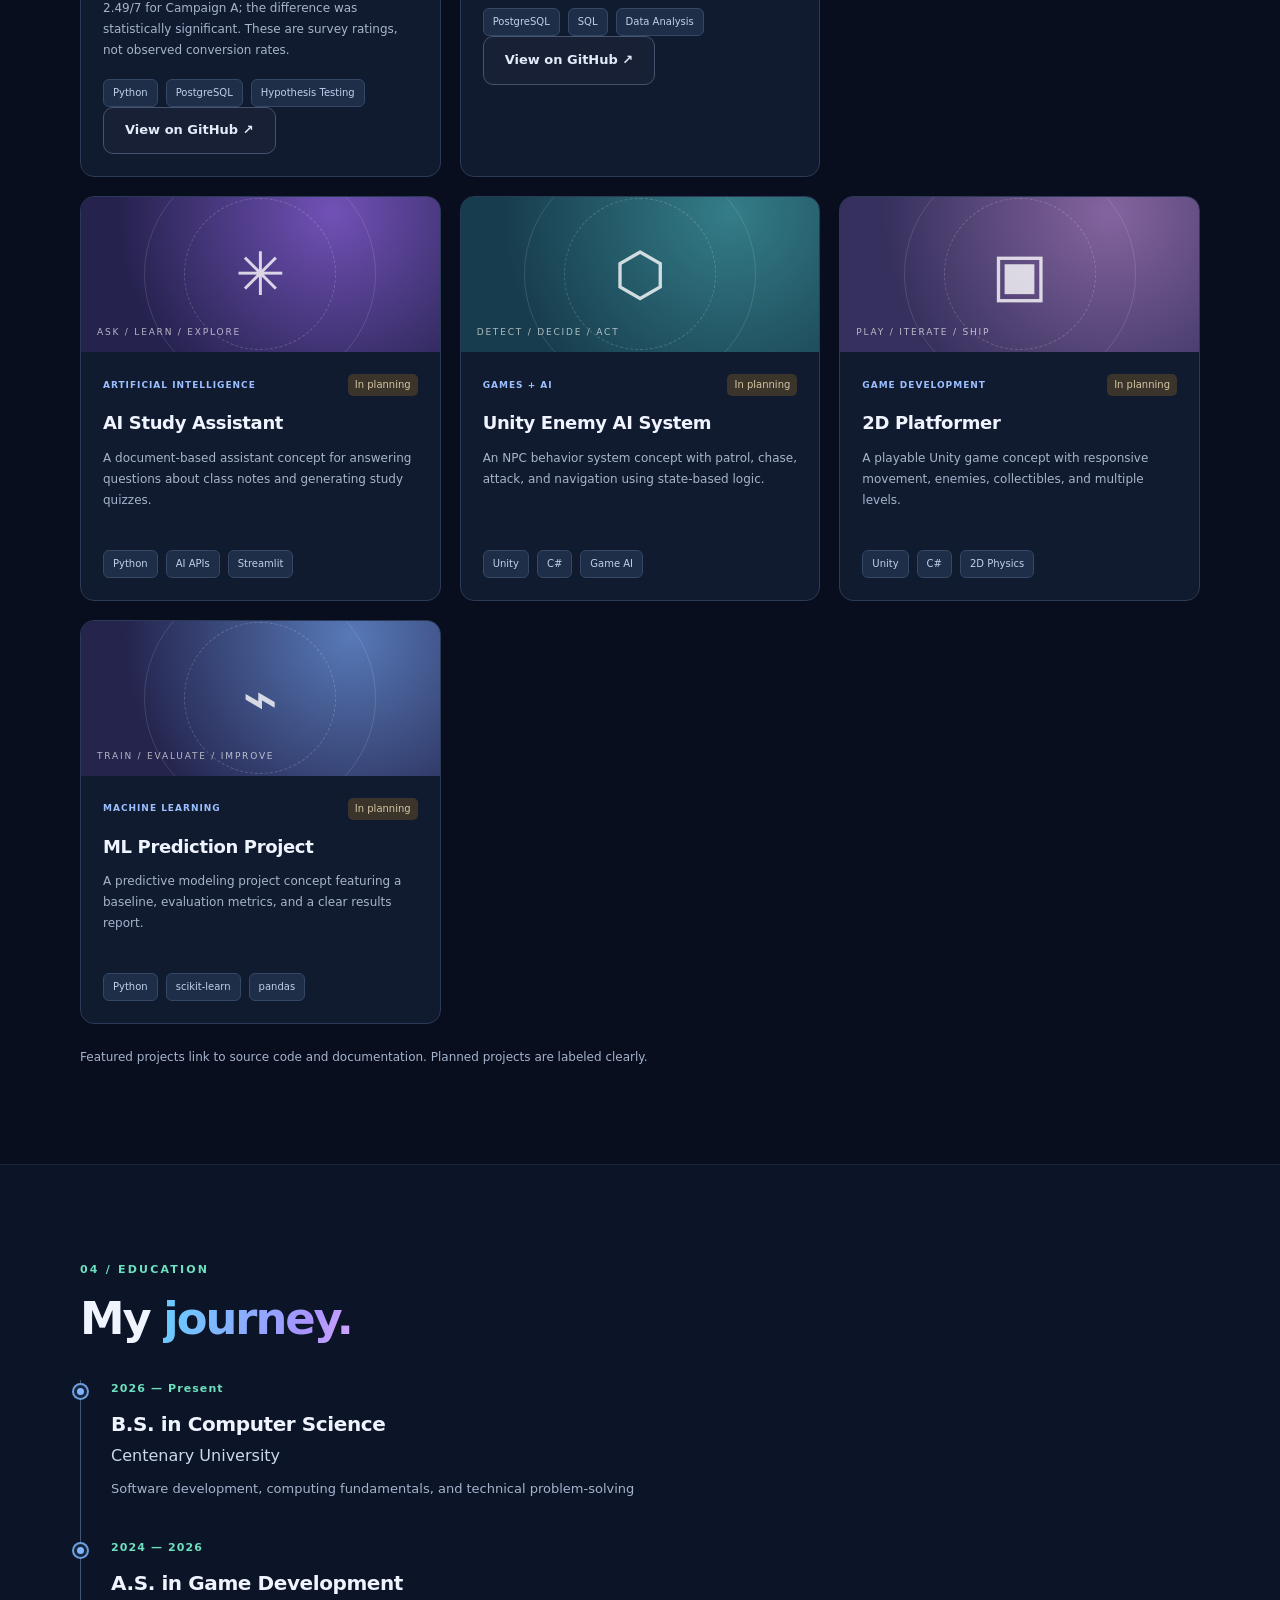
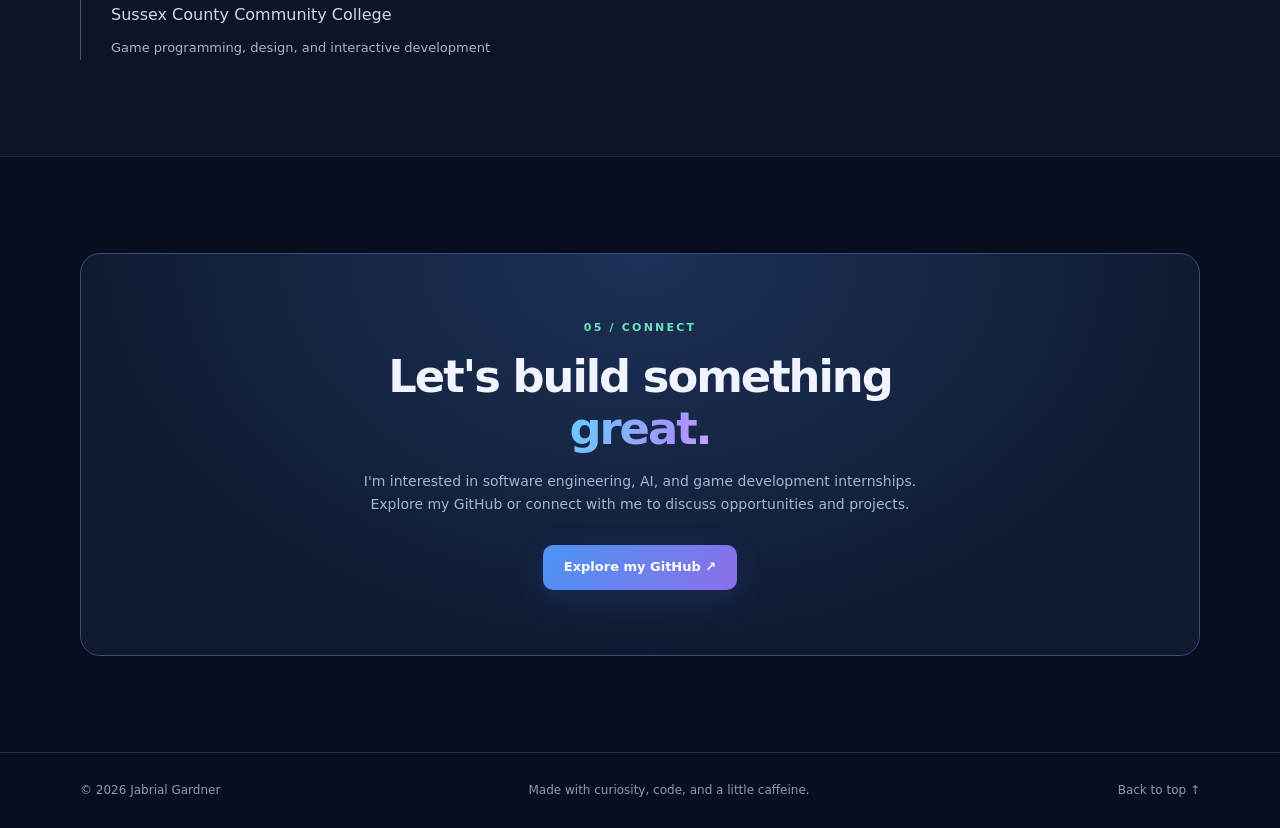
==== commit 1fb024c9: "Revise contact section and project details Updated the contact section and project descriptions for " ====
--- a/index.html
+++ b/index.html
@@ -4,6 +4,7 @@
   <meta charset="utf-8">
   <meta name="viewport" content="width=device-width, initial-scale=1">
   <meta name="theme-color" content="#080e1d">
+  <meta name="color-scheme" content="dark">
   <meta name="description" content="Jabrial Gardner — computer science student exploring software engineering, artificial intelligence, and game development.">
   <title>Jabrial Gardner | Software • AI • Games</title>
   <link rel="stylesheet" href="style.css">
@@ -15,14 +16,14 @@
   <header class="site-header">
     <nav class="nav wrap" aria-label="Main navigation">
       <a class="brand" href="#home" aria-label="Jabrial Gardner, home"><span class="brand-icon">JG<span class="brand-dot">.</span></span><span class="brand-name">Jabrial Gardner</span></a>
-      <button class="menu-toggle" aria-expanded="false" aria-controls="nav-links" aria-label="Toggle menu"><span></span><span></span><span></span></button>
+      <button type="button" class="menu-toggle" aria-expanded="false" aria-controls="nav-links" aria-label="Toggle menu"><span></span><span></span><span></span></button>
       <div class="nav-links" id="nav-links"><a href="#about">About</a><a href="#skills">Skills</a><a href="#projects">Projects</a><a href="#education">Education</a><a class="nav-contact" href="#contact">Let's connect <span aria-hidden="true">↗</span></a></div>
     </nav>
   </header>
   <main id="main">
     <section class="hero wrap" id="home">
       <div class="hero-content">
-        <p class="eyebrow"><span class="status-dot"></span> OPEN TO INTERNSHIP OPPORTUNITIES</p>
+        <p class="eyebrow"><span class="status-dot"></span> SOFTWARE ENGINEERING · DATA · GAME DEVELOPMENT</p>
         <h1>Building software.<br><span class="gradient-text">Exploring AI.</span><br>Creating worlds.</h1>
         <p class="hero-intro">Hey, I'm <strong>Jabrial Gardner</strong> — a Computer Science student and game developer passionate about creating useful applications, intelligent systems, and memorable interactive experiences.</p>
         <div class="hero-actions"><a class="btn btn-primary" href="#projects">Explore my work <span aria-hidden="true">↗</span></a><a class="btn btn-outline" href="https://github.com/Racks-work" target="_blank" rel="noopener noreferrer">GitHub profile <span aria-hidden="true">↗</span></a></div>
@@ -36,19 +37,9 @@
     </section>
     <section class="section wrap" id="about"><div class="section-label">01 / ABOUT ME</div><div class="about-grid"><div><h2>Curiosity meets <span class="gradient-text">code.</span></h2></div><div class="about-copy"><p>I'm pursuing a B.S. in Computer Science at <strong>Centenary University</strong>, building on an A.S. in Game Development from <strong>Sussex County Community College</strong>.</p><p>I enjoy solving real-world problems through software, experimenting with AI-powered tools, and bringing game mechanics to life with Unity. My interests sit at the intersection of engineering, creativity, and continuous learning.</p><p>I'm currently developing projects to grow my experience and prepare for internships in software engineering, AI, and gameplay programming.</p></div></div></section>
     <section class="section section-alt" id="skills"><div class="wrap"><div class="section-label">02 / TOOLKIT</div><div class="section-heading"><h2>Technologies I <span class="gradient-text">work with.</span></h2><p>Languages and tools I'm learning and using in coursework and projects.</p></div><div class="skills-grid"><article class="skill-card"><div class="skill-icon">⌘</div><h3>Programming</h3><div class="tag-list"><span>Python</span><span>JavaScript</span><span>C++</span><span>C#</span><span>Java</span><span>SQL</span></div></article><article class="skill-card"><div class="skill-icon">◈</div><h3>Game Development</h3><div class="tag-list"><span>Unity</span><span>C# Scripting</span><span>Gameplay Systems</span><span>Game Design</span></div></article><article class="skill-card"><div class="skill-icon">✳</div><h3>Areas of Focus</h3><div class="tag-list"><span>Software Engineering</span><span>Artificial Intelligence</span><span>Data Analytics</span><span>Databases</span></div></article></div></div></section>
-    <section class="section wrap" id="projects"><div class="section-label">03 / PROJECTS</div><div class="section-heading"><h2>What I'm <span class="gradient-text">building.</span></h2><p>Coursework and projects across software, data, AI, and games. Cards marked "In planning" are concepts, not completed work.</p></div><div class="filter-bar" role="group" aria-label="Filter projects"><button class="filter active" data-filter="all" aria-pressed="true">All projects</button><button class="filter" data-filter="software" aria-pressed="false">Software</button><button class="filter" data-filter="ai" aria-pressed="false">AI</button><button class="filter" data-filter="games" aria-pressed="false">Games</button></div><div class="project-grid">
-      <article class="project-card" data-category="software"><div class="project-art art-data"><div class="art-icon">▤</div><span>SQL / ANALYZE / LEARN</span></div><div class="project-body"><div class="project-top"><span class="category">DATABASES + DATA ANALYSIS</span><span class="status">Portfolio starter</span></div><h3>PostgreSQL Data Analysis</h3><p>SQL coursework and analysis examples using public library and U.S. Census datasets, including joins, aggregations, window functions, and statistical queries. Queries are being verified in pgAdmin.</p><div class="tech"><span>PostgreSQL</span><span>SQL</span><span>Data Analysis</span></div><p><a class="btn btn-outline" href="https://github.com/Racks-work/postgresql-data-analysis" target="_blank" rel="noopener noreferrer" aria-label="View PostgreSQL Data Analysis on GitHub">View on GitHub ↗</a></p></div></article>
-      <article class="project-card" data-category="software"><div class="project-art art-data"><div class="art-icon">▥</div><span>JOIN / COMPARE / DISCOVER</span></div><div class="project-body"><div class="project-top"><span class="category">POSTGRESQL + DATA ANALYTICS</span><span class="status">Analysis completed</span></div><h3>Public Library Visits Analysis (2016–2018)</h3><p>Compared public library visitation across matched 2016 and 2018 records using PostgreSQL. Found a 5.68% overall decrease (76.9 million visits), with state-level differences explored through joins, aggregations, and percentage-change calculations.</p><div class="tech"><span>PostgreSQL</span><span>SQL</span><span>Data Cleaning</span><span>Trend Analysis</span></div><a class="btn btn-outline" href="https://github.com/Racks-work/postgresql-data-analysis" target="_blank" rel="noopener noreferrer">View on GitHub ↗</a></div></article>
-      <article class="project-card" data-category="software"><div class="project-art art-planner"><div class="art-icon">▦</div><span>PLAN / ORGANIZE / BUILD</span></div><div class="project-body"><div class="project-top"><span class="category">SOFTWARE ENGINEERING</span><span class="status">Source code published</span></div><h3>Smart Student Planner</h3><p>A full-stack assignment tracker with course organization, due dates, priorities, task status, search and filters, a REST API, and persistent SQLite storage. Includes automated unit tests; designed to run locally with Python.</p><div class="tech"><span>Python</span><span>JavaScript</span><span>SQLite</span><span>REST API</span></div><a class="btn btn-outline" href="https://github.com/Racks-work/smart-student-planner" target="_blank" rel="noopener noreferrer">View on GitHub ↗</a></div></article>
-      <article class="project-card" data-category="ai"><div class="project-art art-study"><div class="art-icon">✳</div><span>ASK / LEARN / EXPLORE</span></div><div class="project-body"><div class="project-top"><span class="category">ARTIFICIAL INTELLIGENCE</span><span class="status">In planning</span></div><h3>AI Study Assistant</h3><p>A document-based assistant concept for answering questions about class notes and generating study quizzes.</p><div class="tech"><span>Python</span><span>AI APIs</span><span>Streamlit</span></div></div></article>
-      <article class="project-card" data-category="games ai"><div class="project-art art-npc"><div class="art-icon">⬡</div><span>DETECT / DECIDE / ACT</span></div><div class="project-body"><div class="project-top"><span class="category">GAMES + AI</span><span class="status">In planning</span></div><h3>Unity Enemy AI System</h3><p>An NPC behavior system concept with patrol, chase, attack, and navigation using state-based logic.</p><div class="tech"><span>Unity</span><span>C#</span><span>Game AI</span></div></div></article>
-      <article class="project-card" data-category="games"><div class="project-art art-platformer"><div class="art-icon">▣</div><span>PLAY / ITERATE / SHIP</span></div><div class="project-body"><div class="project-top"><span class="category">GAME DEVELOPMENT</span><span class="status">In planning</span></div><h3>2D Platformer</h3><p>A playable Unity game concept with responsive movement, enemies, collectibles, and multiple levels.</p><div class="tech"><span>Unity</span><span>C#</span><span>2D Physics</span></div></div></article>
-      <article class="project-card" data-category="software"><div class="project-art art-data"><div class="art-icon">▥</div><span>TABLEAU / PYTHON / SQL</span></div><div class="project-body"><div class="project-top"><span class="category">DATA ANALYTICS</span><span class="status">Analysis completed</span></div><h3>Superstore Sales Analytics</h3><p>Analyzed 9,994 Superstore order line items using Python, with SQL queries and Tableau dashboard guidance. Total sales: $2.30M; profit: $286.4K; average order value: $458.61. Tableau and PostgreSQL execution are pending verification.</p><div class="tech"><span>Python</span><span>PostgreSQL</span><span>Tableau</span></div><a class="btn btn-outline" href="https://github.com/Racks-work/superstore-sales-analytics" target="_blank" rel="noopener noreferrer">View on GitHub ↗</a></div></article>
-      <article class="project-card" data-category="ai software"><div class="project-art art-ml"><div class="art-icon">◈</div><span>EXPERIMENT / TEST / INTERPRET</span></div><div class="project-body"><div class="project-top"><span class="category">STATISTICS + DATA ANALYTICS</span><span class="status">Coursework analysis</span></div><h3>A/B Testing: Purchase Likelihood</h3><p>Compared 591 purchase-likelihood survey responses across two campaigns using a two-sample t-test. Campaign B averaged 3.92/7 versus 2.49/7 for Campaign A; the difference was statistically significant. These are survey ratings, not observed conversion rates.</p><div class="tech"><span>Python</span><span>PostgreSQL</span><span>Hypothesis Testing</span></div><a class="btn btn-outline" href="https://github.com/Racks-work/ab-testing-analysis" target="_blank" rel="noopener noreferrer">View on GitHub ↗</a></div></article>
-      <article class="project-card" data-category="ai"><div class="project-art art-ml"><div class="art-icon">⌁</div><span>TRAIN / EVALUATE / IMPROVE</span></div><div class="project-body"><div class="project-top"><span class="category">MACHINE LEARNING</span><span class="status">In planning</span></div><h3>ML Prediction Project</h3><p>A predictive modeling project concept featuring a baseline, evaluation metrics, and a clear results report.</p><div class="tech"><span>Python</span><span>scikit-learn</span><span>pandas</span></div></div></article>
-    </div><div class="project-note">More projects will be linked as their code, documentation, and results are ready.</div></section>
+    <section class="section wrap" id="projects"><div class="section-label">03 / PROJECTS</div><div class="section-heading"><h2>What I'm <span class="gradient-text">building.</span></h2><p>Working applications and verified analyses first, followed by projects on my roadmap.</p></div><div class="filter-bar" role="group" aria-label="Filter projects"><button class="filter active" data-filter="all" aria-pressed="true">All projects</button><button class="filter" data-filter="software" aria-pressed="false">Software</button><button class="filter" data-filter="ai" aria-pressed="false">AI</button><button class="filter" data-filter="games" aria-pressed="false">Games</button></div><div class="project-grid"><article class="project-card" data-category="software"><div class="project-art art-planner"><div class="art-icon">▦</div><span>PLAN / ORGANIZE / BUILD</span></div><div class="project-body"><div class="project-top"><span class="category">SOFTWARE ENGINEERING</span><span class="status">Source code published</span></div><h3>Smart Student Planner</h3><p>A full-stack assignment tracker with course organization, due dates, priorities, task status, search and filters, a REST API, and persistent SQLite storage. Includes automated unit tests; designed to run locally with Python.</p><div class="tech"><span>Python</span><span>JavaScript</span><span>SQLite</span><span>REST API</span></div><a class="btn btn-outline" href="https://github.com/Racks-work/smart-student-planner" target="_blank" rel="noopener noreferrer">View on GitHub ↗</a></div></article><article class="project-card" data-category="software"><div class="project-art art-data"><div class="art-icon">▥</div><span>JOIN / COMPARE / DISCOVER</span></div><div class="project-body"><div class="project-top"><span class="category">POSTGRESQL + DATA ANALYTICS</span><span class="status">Analysis completed</span></div><h3>Public Library Visits Analysis (2016–2018)</h3><p>Compared public library visitation across matched 2016 and 2018 records using PostgreSQL. Found a 5.68% overall decrease (76.9 million visits), with state-level differences explored through joins, aggregations, and percentage-change calculations.</p><div class="tech"><span>PostgreSQL</span><span>SQL</span><span>Data Cleaning</span><span>Trend Analysis</span></div><a class="btn btn-outline" href="https://github.com/Racks-work/postgresql-data-analysis" target="_blank" rel="noopener noreferrer">View on GitHub ↗</a></div></article><article class="project-card" data-category="software"><div class="project-art art-data"><div class="art-icon">▥</div><span>TABLEAU / PYTHON / SQL</span></div><div class="project-body"><div class="project-top"><span class="category">DATA ANALYTICS</span><span class="status">Analysis completed</span></div><h3>Superstore Sales Analytics</h3><p>Analyzed 9,994 Superstore order line items using Python, with SQL queries and Tableau dashboard guidance. Total sales: $2.30M; profit: $286.4K; average order value: $458.61. Tableau and PostgreSQL execution are pending verification.</p><div class="tech"><span>Python</span><span>PostgreSQL</span><span>Tableau</span></div><a class="btn btn-outline" href="https://github.com/Racks-work/superstore-sales-analytics" target="_blank" rel="noopener noreferrer">View on GitHub ↗</a></div></article><article class="project-card" data-category="ai software"><div class="project-art art-ml"><div class="art-icon">◈</div><span>EXPERIMENT / TEST / INTERPRET</span></div><div class="project-body"><div class="project-top"><span class="category">STATISTICS + DATA ANALYTICS</span><span class="status">Coursework analysis</span></div><h3>A/B Testing: Purchase Likelihood</h3><p>Compared 591 purchase-likelihood survey responses across two campaigns using a two-sample t-test. Campaign B averaged 3.92/7 versus 2.49/7 for Campaign A; the difference was statistically significant. These are survey ratings, not observed conversion rates.</p><div class="tech"><span>Python</span><span>PostgreSQL</span><span>Hypothesis Testing</span></div><a class="btn btn-outline" href="https://github.com/Racks-work/ab-testing-analysis" target="_blank" rel="noopener noreferrer">View on GitHub ↗</a></div></article><article class="project-card" data-category="software"><div class="project-art art-data"><div class="art-icon">▤</div><span>SQL / ANALYZE / LEARN</span></div><div class="project-body"><div class="project-top"><span class="category">DATABASES + DATA ANALYSIS</span><span class="status">Portfolio starter</span></div><h3>PostgreSQL Data Analysis</h3><p>SQL coursework and analysis examples using public library and U.S. Census datasets, including joins, aggregations, window functions, and statistical queries. Queries are being verified in pgAdmin.</p><div class="tech"><span>PostgreSQL</span><span>SQL</span><span>Data Analysis</span></div><p><a class="btn btn-outline" href="https://github.com/Racks-work/postgresql-data-analysis" target="_blank" rel="noopener noreferrer" aria-label="View PostgreSQL Data Analysis on GitHub">View on GitHub ↗</a></p></div></article><div class="planned-heading"><h3>On the roadmap</h3><p>Ideas and experiments I plan to build next.</p></div><article class="project-card" data-category="ai"><div class="project-art art-study"><div class="art-icon">✳</div><span>ASK / LEARN / EXPLORE</span></div><div class="project-body"><div class="project-top"><span class="category">ARTIFICIAL INTELLIGENCE</span><span class="status">In planning</span></div><h3>AI Study Assistant</h3><p>A document-based assistant concept for answering questions about class notes and generating study quizzes.</p><div class="tech"><span>Python</span><span>AI APIs</span><span>Streamlit</span></div></div></article><article class="project-card" data-category="games ai"><div class="project-art art-npc"><div class="art-icon">⬡</div><span>DETECT / DECIDE / ACT</span></div><div class="project-body"><div class="project-top"><span class="category">GAMES + AI</span><span class="status">In planning</span></div><h3>Unity Enemy AI System</h3><p>An NPC behavior system concept with patrol, chase, attack, and navigation using state-based logic.</p><div class="tech"><span>Unity</span><span>C#</span><span>Game AI</span></div></div></article><article class="project-card" data-category="games"><div class="project-art art-platformer"><div class="art-icon">▣</div><span>PLAY / ITERATE / SHIP</span></div><div class="project-body"><div class="project-top"><span class="category">GAME DEVELOPMENT</span><span class="status">In planning</span></div><h3>2D Platformer</h3><p>A playable Unity game concept with responsive movement, enemies, collectibles, and multiple levels.</p><div class="tech"><span>Unity</span><span>C#</span><span>2D Physics</span></div></div></article><article class="project-card" data-category="ai"><div class="project-art art-ml"><div class="art-icon">⌁</div><span>TRAIN / EVALUATE / IMPROVE</span></div><div class="project-body"><div class="project-top"><span class="category">MACHINE LEARNING</span><span class="status">In planning</span></div><h3>ML Prediction Project</h3><p>A predictive modeling project concept featuring a baseline, evaluation metrics, and a clear results report.</p><div class="tech"><span>Python</span><span>scikit-learn</span><span>pandas</span></div></div></article></div><div class="project-note">Featured projects link to source code and documentation. Planned projects are labeled clearly.</div></section>
     <section class="section section-alt" id="education"><div class="wrap"><div class="section-label">04 / EDUCATION</div><div class="section-heading"><h2>My <span class="gradient-text">journey.</span></h2></div><div class="timeline"><div class="timeline-item"><div class="timeline-dot"></div><div><div class="timeline-date">2026 — Present</div><h3>B.S. in Computer Science</h3><p>Centenary University</p><span>Software development, computing fundamentals, and technical problem-solving</span></div></div><div class="timeline-item"><div class="timeline-dot"></div><div><div class="timeline-date">2024 — 2026</div><h3>A.S. in Game Development</h3><p>Sussex County Community College</p><span>Game programming, design, and interactive development</span></div></div></div></div></section>
-    <section class="section wrap contact-section" id="contact"><div class="contact-panel"><div class="section-label">05 / CONNECT</div><h2>Let's build something <span class="gradient-text">great.</span></h2><p>I'm interested in software engineering, AI, and game development internships. Explore my GitHub or connect with me to discuss opportunities and projects.</p><div class="contact-actions"><a class="btn btn-primary" href="https://github.com/Racks-work" target="_blank" rel="noopener noreferrer">Explore my GitHub ↗</a><a class="btn btn-outline" href="https://www.linkedin.com/" target="_blank" rel="noopener noreferrer" title="Replace with your personal LinkedIn URL">LinkedIn ↗</a></div><p class="contact-hint">Update the LinkedIn link in index.html with your own profile URL.</p></div></section>
+    <section class="section wrap contact-section" id="contact"><div class="contact-panel"><div class="section-label">05 / CONNECT</div><h2>Let's build something <span class="gradient-text">great.</span></h2><p>I'm interested in software engineering, AI, and game development internships. Explore my GitHub or connect with me to discuss opportunities and projects.</p><div class="contact-actions"><a class="btn btn-primary" href="https://github.com/Racks-work" target="_blank" rel="noopener noreferrer">Explore my GitHub ↗</a></div></div></section>
   </main>
   <footer class="footer"><div class="wrap footer-inner"><span>© <span id="year">2026</span> Jabrial Gardner</span><span>Made with curiosity, code, and a little caffeine.</span><a href="#home">Back to top ↑</a></div></footer>
 </body>
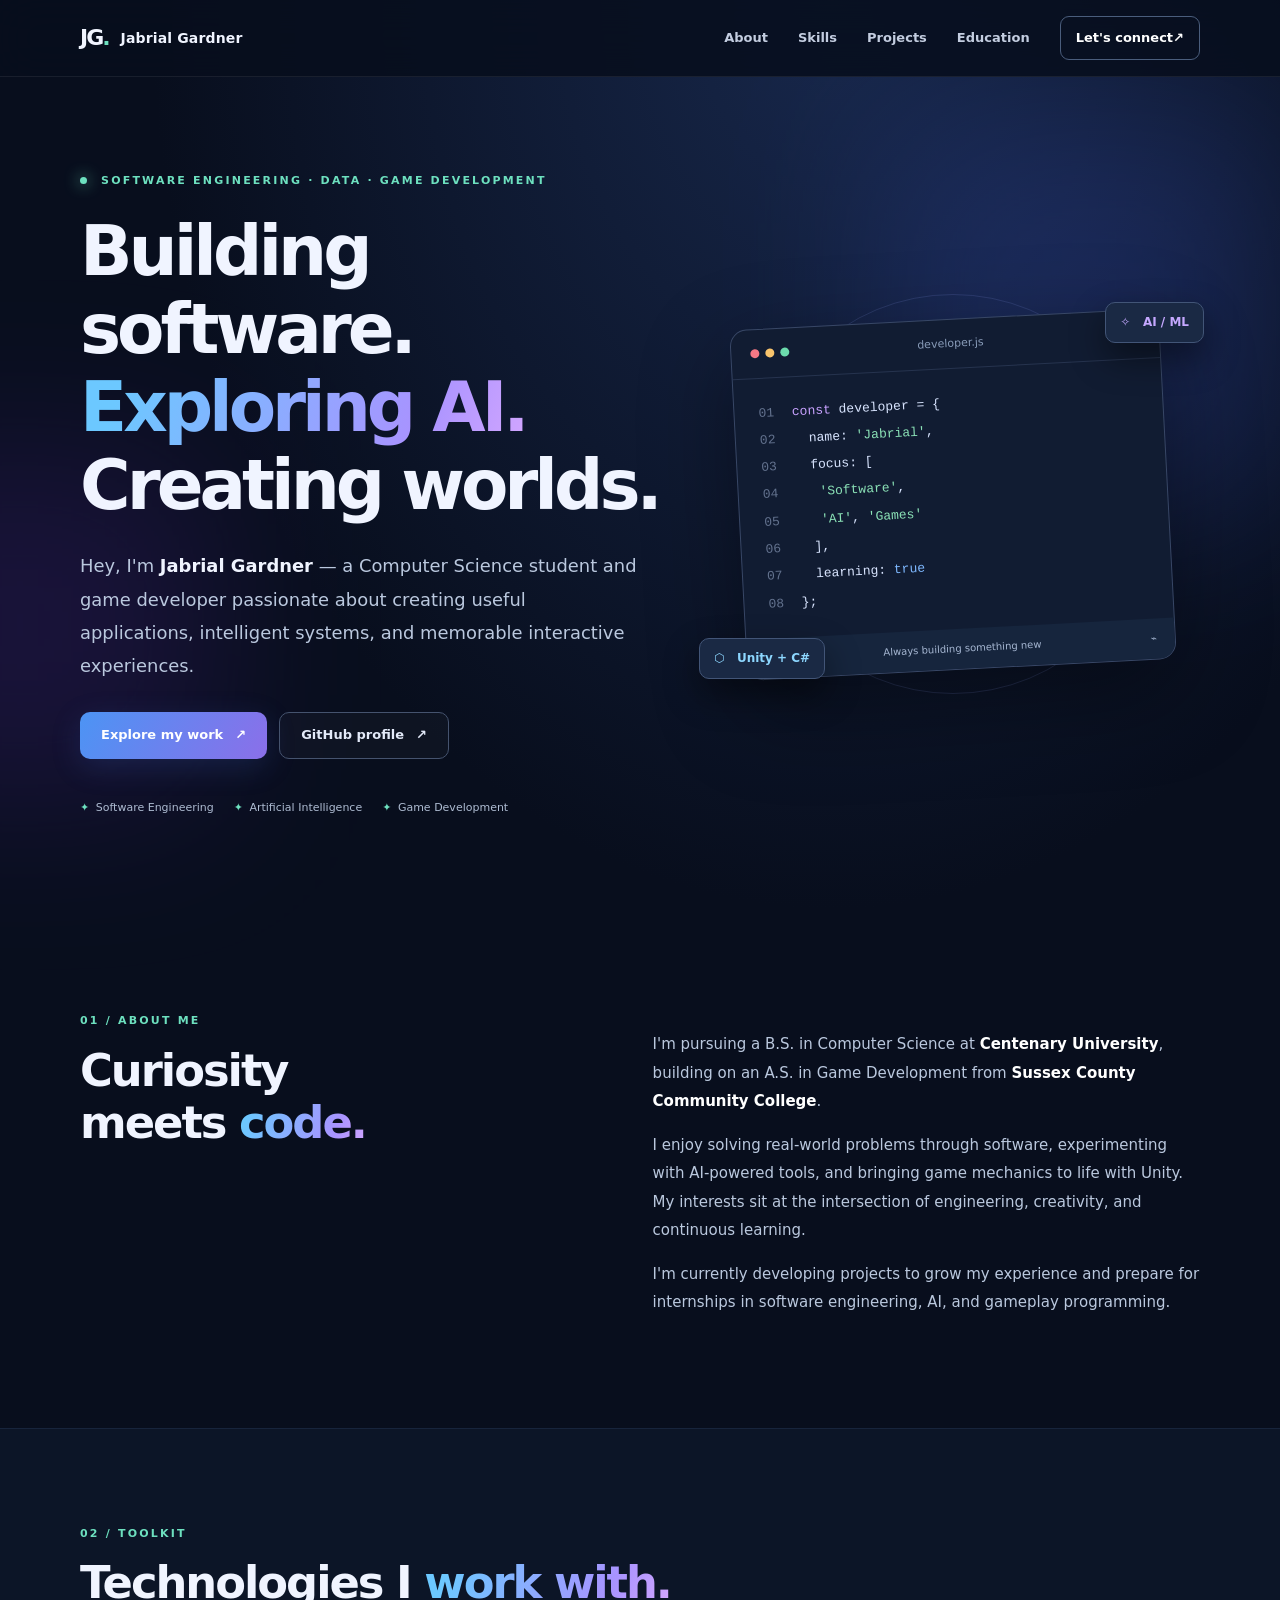
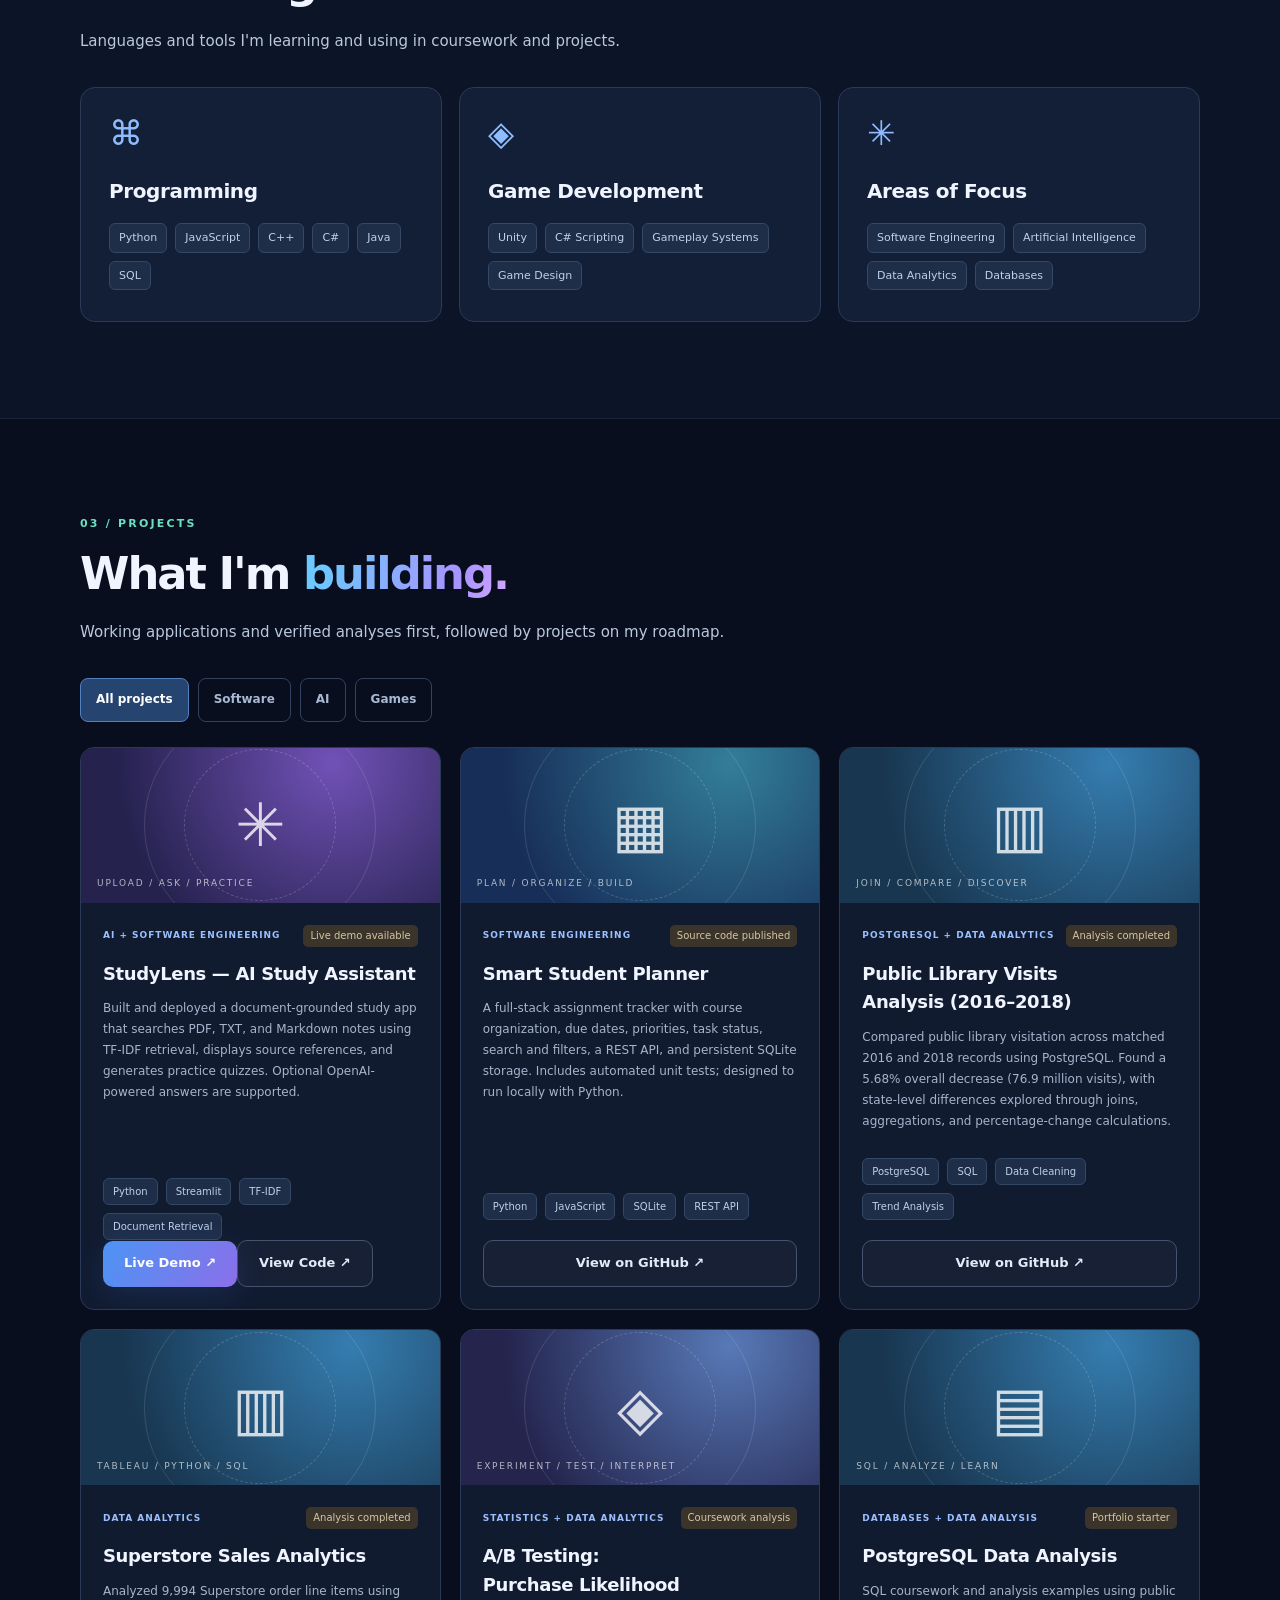
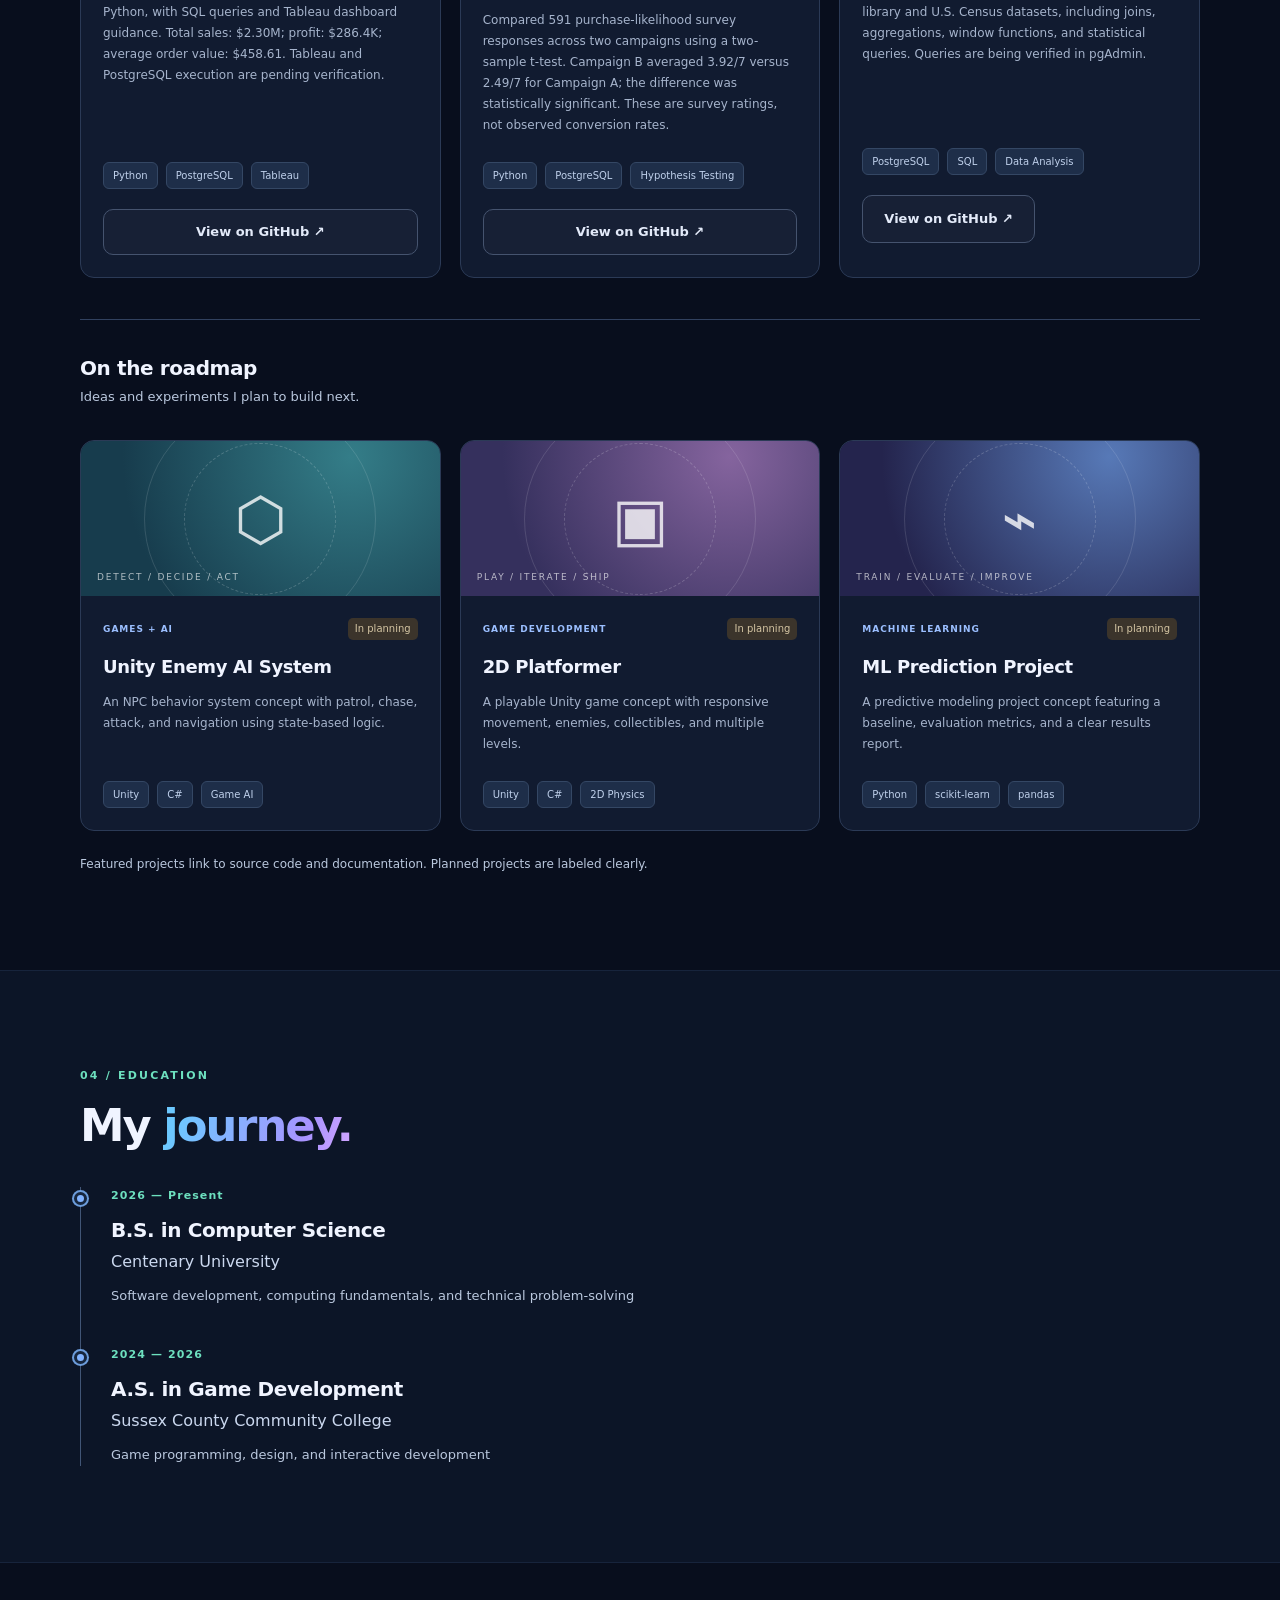
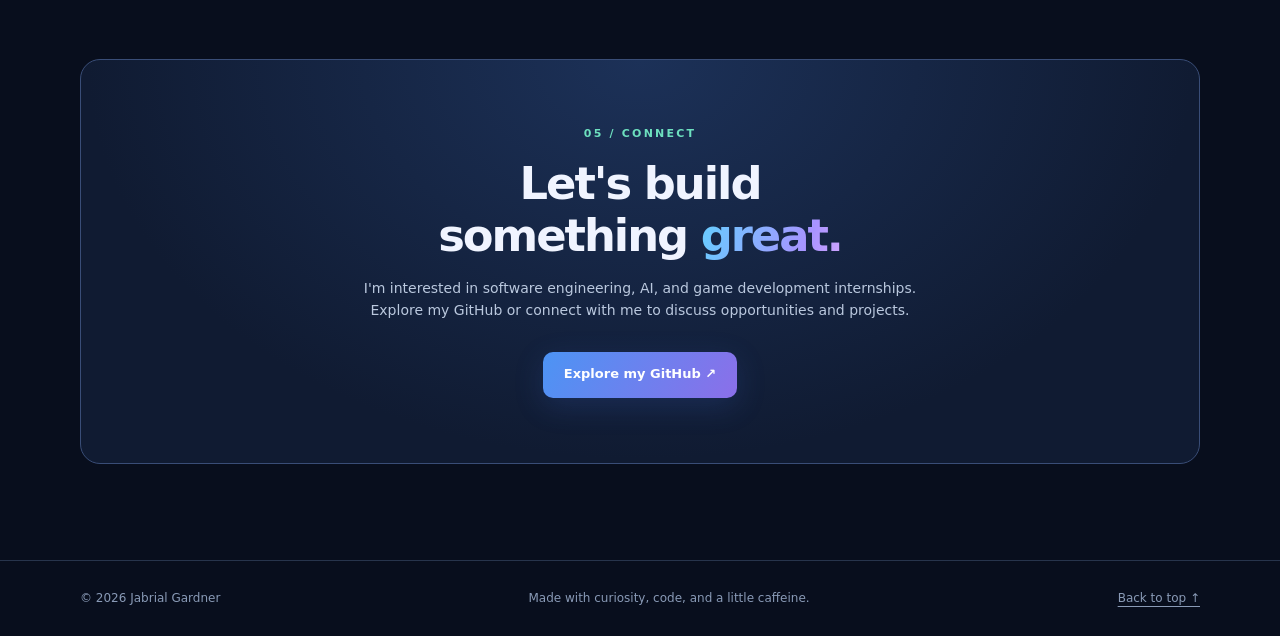
==== commit 6b8739eb: "Update print statement from 'Hello' to 'Goodbye'" ====
--- a/index.html
+++ b/index.html
@@ -1,46 +1,47 @@
-<!doctype html>
+<!DOCTYPE html>
+
 <html lang="en">
 <head>
-  <meta charset="utf-8">
-  <meta name="viewport" content="width=device-width, initial-scale=1">
-  <meta name="theme-color" content="#080e1d">
-  <meta name="color-scheme" content="dark">
-  <meta name="description" content="Jabrial Gardner — computer science student exploring software engineering, artificial intelligence, and game development.">
-  <title>Jabrial Gardner | Software • AI • Games</title>
-  <link rel="stylesheet" href="style.css">
-  <script defer src="script.js"></script>
+<meta charset="utf-8"/>
+<meta content="width=device-width, initial-scale=1" name="viewport"/>
+<meta content="#080e1d" name="theme-color"/>
+<meta content="dark" name="color-scheme"/>
+<meta content="Jabrial Gardner — computer science student exploring software engineering, artificial intelligence, and game development." name="description"/>
+<title>Jabrial Gardner | Software • AI • Games</title>
+<link href="style.css" rel="stylesheet"/>
+<script defer="" src="script.js"></script>
 </head>
 <body>
-  <a class="skip-link" href="#main">Skip to content</a>
-  <div class="glow glow-one" aria-hidden="true"></div><div class="glow glow-two" aria-hidden="true"></div>
-  <header class="site-header">
-    <nav class="nav wrap" aria-label="Main navigation">
-      <a class="brand" href="#home" aria-label="Jabrial Gardner, home"><span class="brand-icon">JG<span class="brand-dot">.</span></span><span class="brand-name">Jabrial Gardner</span></a>
-      <button type="button" class="menu-toggle" aria-expanded="false" aria-controls="nav-links" aria-label="Toggle menu"><span></span><span></span><span></span></button>
-      <div class="nav-links" id="nav-links"><a href="#about">About</a><a href="#skills">Skills</a><a href="#projects">Projects</a><a href="#education">Education</a><a class="nav-contact" href="#contact">Let's connect <span aria-hidden="true">↗</span></a></div>
-    </nav>
-  </header>
-  <main id="main">
-    <section class="hero wrap" id="home">
-      <div class="hero-content">
-        <p class="eyebrow"><span class="status-dot"></span> SOFTWARE ENGINEERING · DATA · GAME DEVELOPMENT</p>
-        <h1>Building software.<br><span class="gradient-text">Exploring AI.</span><br>Creating worlds.</h1>
-        <p class="hero-intro">Hey, I'm <strong>Jabrial Gardner</strong> — a Computer Science student and game developer passionate about creating useful applications, intelligent systems, and memorable interactive experiences.</p>
-        <div class="hero-actions"><a class="btn btn-primary" href="#projects">Explore my work <span aria-hidden="true">↗</span></a><a class="btn btn-outline" href="https://github.com/Racks-work" target="_blank" rel="noopener noreferrer">GitHub profile <span aria-hidden="true">↗</span></a></div>
-        <div class="hero-meta"><span><span class="meta-mark">✦</span> Software Engineering</span><span><span class="meta-mark">✦</span> Artificial Intelligence</span><span><span class="meta-mark">✦</span> Game Development</span></div>
-      </div>
-      <div class="hero-visual" aria-label="Illustration of a developer workspace">
-        <div class="orbit orbit-one"></div><div class="orbit orbit-two"></div>
-        <div class="code-card"><div class="code-top"><span class="traffic"><i></i><i></i><i></i></span><span>developer.js</span><span class="code-dots">•••</span></div><div class="code-body"><div><span class="ln">01</span> <span class="purple">const</span> developer = {</div><div><span class="ln">02</span> &nbsp; name: <span class="green">'Jabrial'</span>,</div><div><span class="ln">03</span> &nbsp; focus: [</div><div><span class="ln">04</span> &nbsp;&nbsp; <span class="green">'Software'</span>,</div><div><span class="ln">05</span> &nbsp;&nbsp; <span class="green">'AI'</span>, <span class="green">'Games'</span></div><div><span class="ln">06</span> &nbsp; ],</div><div><span class="ln">07</span> &nbsp; learning: <span class="blue">true</span></div><div><span class="ln">08</span> };</div></div><div class="code-footer"><span>●</span> Always building something new <span>⌁</span></div></div>
-        <div class="float-chip chip-ai">✧ &nbsp; AI / ML</div><div class="float-chip chip-unity">⬡ &nbsp; Unity + C#</div>
-      </div>
-    </section>
-    <section class="section wrap" id="about"><div class="section-label">01 / ABOUT ME</div><div class="about-grid"><div><h2>Curiosity meets <span class="gradient-text">code.</span></h2></div><div class="about-copy"><p>I'm pursuing a B.S. in Computer Science at <strong>Centenary University</strong>, building on an A.S. in Game Development from <strong>Sussex County Community College</strong>.</p><p>I enjoy solving real-world problems through software, experimenting with AI-powered tools, and bringing game mechanics to life with Unity. My interests sit at the intersection of engineering, creativity, and continuous learning.</p><p>I'm currently developing projects to grow my experience and prepare for internships in software engineering, AI, and gameplay programming.</p></div></div></section>
-    <section class="section section-alt" id="skills"><div class="wrap"><div class="section-label">02 / TOOLKIT</div><div class="section-heading"><h2>Technologies I <span class="gradient-text">work with.</span></h2><p>Languages and tools I'm learning and using in coursework and projects.</p></div><div class="skills-grid"><article class="skill-card"><div class="skill-icon">⌘</div><h3>Programming</h3><div class="tag-list"><span>Python</span><span>JavaScript</span><span>C++</span><span>C#</span><span>Java</span><span>SQL</span></div></article><article class="skill-card"><div class="skill-icon">◈</div><h3>Game Development</h3><div class="tag-list"><span>Unity</span><span>C# Scripting</span><span>Gameplay Systems</span><span>Game Design</span></div></article><article class="skill-card"><div class="skill-icon">✳</div><h3>Areas of Focus</h3><div class="tag-list"><span>Software Engineering</span><span>Artificial Intelligence</span><span>Data Analytics</span><span>Databases</span></div></article></div></div></section>
-    <section class="section wrap" id="projects"><div class="section-label">03 / PROJECTS</div><div class="section-heading"><h2>What I'm <span class="gradient-text">building.</span></h2><p>Working applications and verified analyses first, followed by projects on my roadmap.</p></div><div class="filter-bar" role="group" aria-label="Filter projects"><button class="filter active" data-filter="all" aria-pressed="true">All projects</button><button class="filter" data-filter="software" aria-pressed="false">Software</button><button class="filter" data-filter="ai" aria-pressed="false">AI</button><button class="filter" data-filter="games" aria-pressed="false">Games</button></div><div class="project-grid"><article class="project-card" data-category="software"><div class="project-art art-planner"><div class="art-icon">▦</div><span>PLAN / ORGANIZE / BUILD</span></div><div class="project-body"><div class="project-top"><span class="category">SOFTWARE ENGINEERING</span><span class="status">Source code published</span></div><h3>Smart Student Planner</h3><p>A full-stack assignment tracker with course organization, due dates, priorities, task status, search and filters, a REST API, and persistent SQLite storage. Includes automated unit tests; designed to run locally with Python.</p><div class="tech"><span>Python</span><span>JavaScript</span><span>SQLite</span><span>REST API</span></div><a class="btn btn-outline" href="https://github.com/Racks-work/smart-student-planner" target="_blank" rel="noopener noreferrer">View on GitHub ↗</a></div></article><article class="project-card" data-category="software"><div class="project-art art-data"><div class="art-icon">▥</div><span>JOIN / COMPARE / DISCOVER</span></div><div class="project-body"><div class="project-top"><span class="category">POSTGRESQL + DATA ANALYTICS</span><span class="status">Analysis completed</span></div><h3>Public Library Visits Analysis (2016–2018)</h3><p>Compared public library visitation across matched 2016 and 2018 records using PostgreSQL. Found a 5.68% overall decrease (76.9 million visits), with state-level differences explored through joins, aggregations, and percentage-change calculations.</p><div class="tech"><span>PostgreSQL</span><span>SQL</span><span>Data Cleaning</span><span>Trend Analysis</span></div><a class="btn btn-outline" href="https://github.com/Racks-work/postgresql-data-analysis" target="_blank" rel="noopener noreferrer">View on GitHub ↗</a></div></article><article class="project-card" data-category="software"><div class="project-art art-data"><div class="art-icon">▥</div><span>TABLEAU / PYTHON / SQL</span></div><div class="project-body"><div class="project-top"><span class="category">DATA ANALYTICS</span><span class="status">Analysis completed</span></div><h3>Superstore Sales Analytics</h3><p>Analyzed 9,994 Superstore order line items using Python, with SQL queries and Tableau dashboard guidance. Total sales: $2.30M; profit: $286.4K; average order value: $458.61. Tableau and PostgreSQL execution are pending verification.</p><div class="tech"><span>Python</span><span>PostgreSQL</span><span>Tableau</span></div><a class="btn btn-outline" href="https://github.com/Racks-work/superstore-sales-analytics" target="_blank" rel="noopener noreferrer">View on GitHub ↗</a></div></article><article class="project-card" data-category="ai software"><div class="project-art art-ml"><div class="art-icon">◈</div><span>EXPERIMENT / TEST / INTERPRET</span></div><div class="project-body"><div class="project-top"><span class="category">STATISTICS + DATA ANALYTICS</span><span class="status">Coursework analysis</span></div><h3>A/B Testing: Purchase Likelihood</h3><p>Compared 591 purchase-likelihood survey responses across two campaigns using a two-sample t-test. Campaign B averaged 3.92/7 versus 2.49/7 for Campaign A; the difference was statistically significant. These are survey ratings, not observed conversion rates.</p><div class="tech"><span>Python</span><span>PostgreSQL</span><span>Hypothesis Testing</span></div><a class="btn btn-outline" href="https://github.com/Racks-work/ab-testing-analysis" target="_blank" rel="noopener noreferrer">View on GitHub ↗</a></div></article><article class="project-card" data-category="software"><div class="project-art art-data"><div class="art-icon">▤</div><span>SQL / ANALYZE / LEARN</span></div><div class="project-body"><div class="project-top"><span class="category">DATABASES + DATA ANALYSIS</span><span class="status">Portfolio starter</span></div><h3>PostgreSQL Data Analysis</h3><p>SQL coursework and analysis examples using public library and U.S. Census datasets, including joins, aggregations, window functions, and statistical queries. Queries are being verified in pgAdmin.</p><div class="tech"><span>PostgreSQL</span><span>SQL</span><span>Data Analysis</span></div><p><a class="btn btn-outline" href="https://github.com/Racks-work/postgresql-data-analysis" target="_blank" rel="noopener noreferrer" aria-label="View PostgreSQL Data Analysis on GitHub">View on GitHub ↗</a></p></div></article><div class="planned-heading"><h3>On the roadmap</h3><p>Ideas and experiments I plan to build next.</p></div><article class="project-card" data-category="ai"><div class="project-art art-study"><div class="art-icon">✳</div><span>ASK / LEARN / EXPLORE</span></div><div class="project-body"><div class="project-top"><span class="category">ARTIFICIAL INTELLIGENCE</span><span class="status">In planning</span></div><h3>AI Study Assistant</h3><p>A document-based assistant concept for answering questions about class notes and generating study quizzes.</p><div class="tech"><span>Python</span><span>AI APIs</span><span>Streamlit</span></div></div></article><article class="project-card" data-category="games ai"><div class="project-art art-npc"><div class="art-icon">⬡</div><span>DETECT / DECIDE / ACT</span></div><div class="project-body"><div class="project-top"><span class="category">GAMES + AI</span><span class="status">In planning</span></div><h3>Unity Enemy AI System</h3><p>An NPC behavior system concept with patrol, chase, attack, and navigation using state-based logic.</p><div class="tech"><span>Unity</span><span>C#</span><span>Game AI</span></div></div></article><article class="project-card" data-category="games"><div class="project-art art-platformer"><div class="art-icon">▣</div><span>PLAY / ITERATE / SHIP</span></div><div class="project-body"><div class="project-top"><span class="category">GAME DEVELOPMENT</span><span class="status">In planning</span></div><h3>2D Platformer</h3><p>A playable Unity game concept with responsive movement, enemies, collectibles, and multiple levels.</p><div class="tech"><span>Unity</span><span>C#</span><span>2D Physics</span></div></div></article><article class="project-card" data-category="ai"><div class="project-art art-ml"><div class="art-icon">⌁</div><span>TRAIN / EVALUATE / IMPROVE</span></div><div class="project-body"><div class="project-top"><span class="category">MACHINE LEARNING</span><span class="status">In planning</span></div><h3>ML Prediction Project</h3><p>A predictive modeling project concept featuring a baseline, evaluation metrics, and a clear results report.</p><div class="tech"><span>Python</span><span>scikit-learn</span><span>pandas</span></div></div></article></div><div class="project-note">Featured projects link to source code and documentation. Planned projects are labeled clearly.</div></section>
-    <section class="section section-alt" id="education"><div class="wrap"><div class="section-label">04 / EDUCATION</div><div class="section-heading"><h2>My <span class="gradient-text">journey.</span></h2></div><div class="timeline"><div class="timeline-item"><div class="timeline-dot"></div><div><div class="timeline-date">2026 — Present</div><h3>B.S. in Computer Science</h3><p>Centenary University</p><span>Software development, computing fundamentals, and technical problem-solving</span></div></div><div class="timeline-item"><div class="timeline-dot"></div><div><div class="timeline-date">2024 — 2026</div><h3>A.S. in Game Development</h3><p>Sussex County Community College</p><span>Game programming, design, and interactive development</span></div></div></div></div></section>
-    <section class="section wrap contact-section" id="contact"><div class="contact-panel"><div class="section-label">05 / CONNECT</div><h2>Let's build something <span class="gradient-text">great.</span></h2><p>I'm interested in software engineering, AI, and game development internships. Explore my GitHub or connect with me to discuss opportunities and projects.</p><div class="contact-actions"><a class="btn btn-primary" href="https://github.com/Racks-work" target="_blank" rel="noopener noreferrer">Explore my GitHub ↗</a></div></div></section>
-  </main>
-  <footer class="footer"><div class="wrap footer-inner"><span>© <span id="year">2026</span> Jabrial Gardner</span><span>Made with curiosity, code, and a little caffeine.</span><a href="#home">Back to top ↑</a></div></footer>
+<a class="skip-link" href="#main">Skip to content</a>
+<div aria-hidden="true" class="glow glow-one"></div><div aria-hidden="true" class="glow glow-two"></div>
+<header class="site-header">
+<nav aria-label="Main navigation" class="nav wrap">
+<a aria-label="Jabrial Gardner, home" class="brand" href="#home"><span class="brand-icon">JG<span class="brand-dot">.</span></span><span class="brand-name">Jabrial Gardner</span></a>
+<button aria-controls="nav-links" aria-expanded="false" aria-label="Toggle menu" class="menu-toggle" type="button"><span></span><span></span><span></span></button>
+<div class="nav-links" id="nav-links"><a href="#about">About</a><a href="#skills">Skills</a><a href="#projects">Projects</a><a href="#education">Education</a><a class="nav-contact" href="#contact">Let's connect <span aria-hidden="true">↗</span></a></div>
+</nav>
+</header>
+<main id="main">
+<section class="hero wrap" id="home">
+<div class="hero-content">
+<p class="eyebrow"><span class="status-dot"></span> SOFTWARE ENGINEERING · DATA · GAME DEVELOPMENT</p>
+<h1>Building software.<br/><span class="gradient-text">Exploring AI.</span><br/>Creating worlds.</h1>
+<p class="hero-intro">Hey, I'm <strong>Jabrial Gardner</strong> — a Computer Science student and game developer passionate about creating useful applications, intelligent systems, and memorable interactive experiences.</p>
+<div class="hero-actions"><a class="btn btn-primary" href="#projects">Explore my work <span aria-hidden="true">↗</span></a><a class="btn btn-outline" href="https://github.com/Racks-work" rel="noopener noreferrer" target="_blank">GitHub profile <span aria-hidden="true">↗</span></a></div>
+<div class="hero-meta"><span><span class="meta-mark">✦</span> Software Engineering</span><span><span class="meta-mark">✦</span> Artificial Intelligence</span><span><span class="meta-mark">✦</span> Game Development</span></div>
+</div>
+<div aria-label="Illustration of a developer workspace" class="hero-visual">
+<div class="orbit orbit-one"></div><div class="orbit orbit-two"></div>
+<div class="code-card"><div class="code-top"><span class="traffic"><i></i><i></i><i></i></span><span>developer.js</span><span class="code-dots">•••</span></div><div class="code-body"><div><span class="ln">01</span> <span class="purple">const</span> developer = {</div><div><span class="ln">02</span>   name: <span class="green">'Jabrial'</span>,</div><div><span class="ln">03</span>   focus: [</div><div><span class="ln">04</span>    <span class="green">'Software'</span>,</div><div><span class="ln">05</span>    <span class="green">'AI'</span>, <span class="green">'Games'</span></div><div><span class="ln">06</span>   ],</div><div><span class="ln">07</span>   learning: <span class="blue">true</span></div><div><span class="ln">08</span> };</div></div><div class="code-footer"><span>●</span> Always building something new <span>⌁</span></div></div>
+<div class="float-chip chip-ai">✧   AI / ML</div><div class="float-chip chip-unity">⬡   Unity + C#</div>
+</div>
+</section>
+<section class="section wrap" id="about"><div class="section-label">01 / ABOUT ME</div><div class="about-grid"><div><h2>Curiosity meets <span class="gradient-text">code.</span></h2></div><div class="about-copy"><p>I'm pursuing a B.S. in Computer Science at <strong>Centenary University</strong>, building on an A.S. in Game Development from <strong>Sussex County Community College</strong>.</p><p>I enjoy solving real-world problems through software, experimenting with AI-powered tools, and bringing game mechanics to life with Unity. My interests sit at the intersection of engineering, creativity, and continuous learning.</p><p>I'm currently developing projects to grow my experience and prepare for internships in software engineering, AI, and gameplay programming.</p></div></div></section>
+<section class="section section-alt" id="skills"><div class="wrap"><div class="section-label">02 / TOOLKIT</div><div class="section-heading"><h2>Technologies I <span class="gradient-text">work with.</span></h2><p>Languages and tools I'm learning and using in coursework and projects.</p></div><div class="skills-grid"><article class="skill-card"><div class="skill-icon">⌘</div><h3>Programming</h3><div class="tag-list"><span>Python</span><span>JavaScript</span><span>C++</span><span>C#</span><span>Java</span><span>SQL</span></div></article><article class="skill-card"><div class="skill-icon">◈</div><h3>Game Development</h3><div class="tag-list"><span>Unity</span><span>C# Scripting</span><span>Gameplay Systems</span><span>Game Design</span></div></article><article class="skill-card"><div class="skill-icon">✳</div><h3>Areas of Focus</h3><div class="tag-list"><span>Software Engineering</span><span>Artificial Intelligence</span><span>Data Analytics</span><span>Databases</span></div></article></div></div></section>
+<section class="section wrap" id="projects"><div class="section-label">03 / PROJECTS</div><div class="section-heading"><h2>What I'm <span class="gradient-text">building.</span></h2><p>Working applications and verified analyses first, followed by projects on my roadmap.</p></div><div aria-label="Filter projects" class="filter-bar" role="group"><button aria-pressed="true" class="filter active" data-filter="all">All projects</button><button aria-pressed="false" class="filter" data-filter="software">Software</button><button aria-pressed="false" class="filter" data-filter="ai">AI</button><button aria-pressed="false" class="filter" data-filter="games">Games</button></div><div class="project-grid"><article class="project-card" data-category="ai software"><div class="project-art art-study"><div class="art-icon">✳</div><span>UPLOAD / ASK / PRACTICE</span></div><div class="project-body"><div class="project-top"><span class="category">AI + SOFTWARE ENGINEERING</span><span class="status">Live demo available</span></div><h3>StudyLens — AI Study Assistant</h3><p>Built and deployed a document-grounded study app that searches PDF, TXT, and Markdown notes using TF-IDF retrieval, displays source references, and generates practice quizzes. Optional OpenAI-powered answers are supported.</p><div class="tech"><span>Python</span><span>Streamlit</span><span>TF-IDF</span><span>Document Retrieval</span></div><div class="project-actions"><a aria-label="Try StudyLens live demo" class="btn btn-primary" href="https://ai-study-assistant-hog2frvsqupkwhchdvicth.streamlit.app" rel="noopener noreferrer" target="_blank">Live Demo ↗</a><a aria-label="View StudyLens source code on GitHub" class="btn btn-outline" href="https://github.com/Racks-work/ai-study-assistant" rel="noopener noreferrer" target="_blank">View Code ↗</a></div></div></article><article class="project-card" data-category="software"><div class="project-art art-planner"><div class="art-icon">▦</div><span>PLAN / ORGANIZE / BUILD</span></div><div class="project-body"><div class="project-top"><span class="category">SOFTWARE ENGINEERING</span><span class="status">Source code published</span></div><h3>Smart Student Planner</h3><p>A full-stack assignment tracker with course organization, due dates, priorities, task status, search and filters, a REST API, and persistent SQLite storage. Includes automated unit tests; designed to run locally with Python.</p><div class="tech"><span>Python</span><span>JavaScript</span><span>SQLite</span><span>REST API</span></div><a class="btn btn-outline" href="https://github.com/Racks-work/smart-student-planner" rel="noopener noreferrer" target="_blank">View on GitHub ↗</a></div></article><article class="project-card" data-category="software"><div class="project-art art-data"><div class="art-icon">▥</div><span>JOIN / COMPARE / DISCOVER</span></div><div class="project-body"><div class="project-top"><span class="category">POSTGRESQL + DATA ANALYTICS</span><span class="status">Analysis completed</span></div><h3>Public Library Visits Analysis (2016–2018)</h3><p>Compared public library visitation across matched 2016 and 2018 records using PostgreSQL. Found a 5.68% overall decrease (76.9 million visits), with state-level differences explored through joins, aggregations, and percentage-change calculations.</p><div class="tech"><span>PostgreSQL</span><span>SQL</span><span>Data Cleaning</span><span>Trend Analysis</span></div><a class="btn btn-outline" href="https://github.com/Racks-work/postgresql-data-analysis" rel="noopener noreferrer" target="_blank">View on GitHub ↗</a></div></article><article class="project-card" data-category="software"><div class="project-art art-data"><div class="art-icon">▥</div><span>TABLEAU / PYTHON / SQL</span></div><div class="project-body"><div class="project-top"><span class="category">DATA ANALYTICS</span><span class="status">Analysis completed</span></div><h3>Superstore Sales Analytics</h3><p>Analyzed 9,994 Superstore order line items using Python, with SQL queries and Tableau dashboard guidance. Total sales: $2.30M; profit: $286.4K; average order value: $458.61. Tableau and PostgreSQL execution are pending verification.</p><div class="tech"><span>Python</span><span>PostgreSQL</span><span>Tableau</span></div><a class="btn btn-outline" href="https://github.com/Racks-work/superstore-sales-analytics" rel="noopener noreferrer" target="_blank">View on GitHub ↗</a></div></article><article class="project-card" data-category="ai software"><div class="project-art art-ml"><div class="art-icon">◈</div><span>EXPERIMENT / TEST / INTERPRET</span></div><div class="project-body"><div class="project-top"><span class="category">STATISTICS + DATA ANALYTICS</span><span class="status">Coursework analysis</span></div><h3>A/B Testing: Purchase Likelihood</h3><p>Compared 591 purchase-likelihood survey responses across two campaigns using a two-sample t-test. Campaign B averaged 3.92/7 versus 2.49/7 for Campaign A; the difference was statistically significant. These are survey ratings, not observed conversion rates.</p><div class="tech"><span>Python</span><span>PostgreSQL</span><span>Hypothesis Testing</span></div><a class="btn btn-outline" href="https://github.com/Racks-work/ab-testing-analysis" rel="noopener noreferrer" target="_blank">View on GitHub ↗</a></div></article><article class="project-card" data-category="software"><div class="project-art art-data"><div class="art-icon">▤</div><span>SQL / ANALYZE / LEARN</span></div><div class="project-body"><div class="project-top"><span class="category">DATABASES + DATA ANALYSIS</span><span class="status">Portfolio starter</span></div><h3>PostgreSQL Data Analysis</h3><p>SQL coursework and analysis examples using public library and U.S. Census datasets, including joins, aggregations, window functions, and statistical queries. Queries are being verified in pgAdmin.</p><div class="tech"><span>PostgreSQL</span><span>SQL</span><span>Data Analysis</span></div><p><a aria-label="View PostgreSQL Data Analysis on GitHub" class="btn btn-outline" href="https://github.com/Racks-work/postgresql-data-analysis" rel="noopener noreferrer" target="_blank">View on GitHub ↗</a></p></div></article><div class="planned-heading"><h3>On the roadmap</h3><p>Ideas and experiments I plan to build next.</p></div><article class="project-card" data-category="games ai"><div class="project-art art-npc"><div class="art-icon">⬡</div><span>DETECT / DECIDE / ACT</span></div><div class="project-body"><div class="project-top"><span class="category">GAMES + AI</span><span class="status">In planning</span></div><h3>Unity Enemy AI System</h3><p>An NPC behavior system concept with patrol, chase, attack, and navigation using state-based logic.</p><div class="tech"><span>Unity</span><span>C#</span><span>Game AI</span></div></div></article><article class="project-card" data-category="games"><div class="project-art art-platformer"><div class="art-icon">▣</div><span>PLAY / ITERATE / SHIP</span></div><div class="project-body"><div class="project-top"><span class="category">GAME DEVELOPMENT</span><span class="status">In planning</span></div><h3>2D Platformer</h3><p>A playable Unity game concept with responsive movement, enemies, collectibles, and multiple levels.</p><div class="tech"><span>Unity</span><span>C#</span><span>2D Physics</span></div></div></article><article class="project-card" data-category="ai"><div class="project-art art-ml"><div class="art-icon">⌁</div><span>TRAIN / EVALUATE / IMPROVE</span></div><div class="project-body"><div class="project-top"><span class="category">MACHINE LEARNING</span><span class="status">In planning</span></div><h3>ML Prediction Project</h3><p>A predictive modeling project concept featuring a baseline, evaluation metrics, and a clear results report.</p><div class="tech"><span>Python</span><span>scikit-learn</span><span>pandas</span></div></div></article></div><div class="project-note">Featured projects link to source code and documentation. Planned projects are labeled clearly.</div></section>
+<section class="section section-alt" id="education"><div class="wrap"><div class="section-label">04 / EDUCATION</div><div class="section-heading"><h2>My <span class="gradient-text">journey.</span></h2></div><div class="timeline"><div class="timeline-item"><div class="timeline-dot"></div><div><div class="timeline-date">2026 — Present</div><h3>B.S. in Computer Science</h3><p>Centenary University</p><span>Software development, computing fundamentals, and technical problem-solving</span></div></div><div class="timeline-item"><div class="timeline-dot"></div><div><div class="timeline-date">2024 — 2026</div><h3>A.S. in Game Development</h3><p>Sussex County Community College</p><span>Game programming, design, and interactive development</span></div></div></div></div></section>
+<section class="section wrap contact-section" id="contact"><div class="contact-panel"><div class="section-label">05 / CONNECT</div><h2>Let's build something <span class="gradient-text">great.</span></h2><p>I'm interested in software engineering, AI, and game development internships. Explore my GitHub or connect with me to discuss opportunities and projects.</p><div class="contact-actions"><a class="btn btn-primary" href="https://github.com/Racks-work" rel="noopener noreferrer" target="_blank">Explore my GitHub ↗</a></div></div></section>
+</main>
+<footer class="footer"><div class="wrap footer-inner"><span>© <span id="year">2026</span> Jabrial Gardner</span><span>Made with curiosity, code, and a little caffeine.</span><a href="#home">Back to top ↑</a></div></footer>
 </body>
 </html>
--- a/style.css
+++ b/style.css
@@ -1 +1,5 @@
 :root{color-scheme:dark;--bg:#080e1d;--surface:#101a30;--surface2:#111e36;--border:#28334b;--text:#f0f4ff;--muted:#a5b3cd;--blue:#64a8ff;--purple:#b18cff;--mint:#6de0bf}*{box-sizing:border-box}html{scroll-behavior:smooth;scroll-padding-top:92px}body{margin:0;background:var(--bg);color:var(--text);font-family:Inter,ui-sans-serif,system-ui,-apple-system,BlinkMacSystemFont,"Segoe UI",sans-serif;line-height:1.6;overflow-x:hidden}a{color:inherit;text-decoration:none}button{font:inherit}button:focus-visible,a:focus-visible{outline:3px solid var(--mint);outline-offset:4px}.wrap{width:min(1120px,calc(100% - 48px));margin-inline:auto}.skip-link{position:absolute;top:-100px;left:15px;background:white;color:black;padding:10px;z-index:100}.skip-link:focus{top:10px}.glow{position:absolute;pointer-events:none;filter:blur(85px);opacity:.25;z-index:-1}.glow-one{top:110px;right:0;width:400px;height:400px;background:#3952bc}.glow-two{top:450px;left:-170px;width:380px;height:350px;background:#4d238e}.site-header{position:sticky;top:0;z-index:20;background:rgba(8,14,29,.87);backdrop-filter:blur(20px);border-bottom:1px solid rgba(255,255,255,.07)}.nav{height:76px;display:flex;align-items:center;justify-content:space-between;gap:24px}.brand{display:flex;align-items:center;gap:12px;font-weight:800;white-space:nowrap}.brand-icon{font-size:22px;letter-spacing:-2px}.brand-dot{color:var(--mint)}.brand-name{font-size:14px;letter-spacing:.01em}.nav-links{display:flex;align-items:center;gap:30px}.nav-links a{font-size:13px;color:#c3cde0;font-weight:600;transition:color .2s}.nav-links a:hover{color:white}.nav-links .nav-contact{border:1px solid #4a5d7c;border-radius:9px;padding:9px 15px;color:white}.menu-toggle{display:none}.hero{min-height:630px;display:grid;grid-template-columns:1.18fr 1fr;gap:45px;align-items:center;padding-block:95px 100px}.eyebrow,.section-label{font-size:11px;letter-spacing:.2em;color:var(--mint);font-weight:800}.status-dot{display:inline-block;width:7px;height:7px;border-radius:50%;background:var(--mint);margin-right:8px;box-shadow:0 0 15px var(--mint)}h1,h2,h3,p{margin-top:0}h1{font-size:clamp(42px,5.5vw,69px);letter-spacing:-.058em;line-height:1.13;margin:23px 0 25px}h2{font-size:clamp(30px,3.5vw,46px);line-height:1.16;letter-spacing:-.045em;margin:15px 0 20px}h3{font-size:20px;letter-spacing:-.02em}.gradient-text{background:linear-gradient(110deg,#6cc8ff 10%,#a893ff 75%,#d3a6ff);color:transparent;background-clip:text;-webkit-background-clip:text}.hero-intro{color:var(--muted);font-size:16px;max-width:560px;line-height:1.85}.hero-intro strong{color:#f0f4ff}.hero-actions,.contact-actions{display:flex;flex-wrap:wrap;gap:12px;margin-top:30px}.btn{display:inline-flex;align-items:center;justify-content:center;gap:12px;border-radius:10px;padding:12px 21px;font-size:13px;font-weight:800;transition:transform .2s,background .2s}.btn:hover{transform:translateY(-2px)}.btn-primary{background:linear-gradient(120deg,#4c94f4,#8b6fe9);color:white;box-shadow:0 8px 30px rgba(67,111,224,.18)}.btn-outline{border:1px solid #45536e;color:#e3eaf9;background:rgba(255,255,255,.025)}.hero-meta{display:flex;flex-wrap:wrap;gap:12px 20px;color:#aebcd2;font-size:11px;margin-top:40px}.meta-mark{color:var(--mint);margin-right:3px}.hero-visual{height:420px;position:relative;display:grid;place-items:center}.orbit{position:absolute;border:1px solid rgba(135,153,235,.17);border-radius:50%;width:400px;height:400px}.orbit-two{width:310px;height:310px;border-style:dashed;transform:rotate(25deg)}.code-card{position:relative;width:min(100%,430px);background:#111c32;border:1px solid #384766;border-radius:17px;box-shadow:0 30px 90px rgba(0,0,0,.38);transform:rotate(-3deg);overflow:hidden}.code-top{display:flex;align-items:center;justify-content:space-between;border-bottom:1px solid #26334e;padding:15px 19px;color:#899cb9;font-size:11px}.traffic{display:flex;gap:6px}.traffic i{width:9px;height:9px;border-radius:50%;background:#f77985}.traffic i:nth-child(2){background:#f8c46c}.traffic i:nth-child(3){background:#6cdbad}.code-dots{letter-spacing:3px}.code-body{font:13px/2.1 ui-monospace,SFMono-Regular,Consolas,monospace;padding:21px 24px;color:#d9e5ff;white-space:nowrap}.ln{color:#63728e;margin-right:10px}.purple{color:#c8a2ff}.green{color:#8be2b7}.blue{color:#7eb8ff}.code-footer{padding:12px 18px;background:#16253d;font-size:10px;color:#a6b7d2;display:flex;justify-content:space-between}.code-footer span:first-child{color:#6ee2ae}.float-chip{position:absolute;background:#1a2944;border:1px solid #425577;border-radius:10px;padding:10px 14px;font-size:12px;font-weight:800;box-shadow:0 15px 35px #0007}.chip-ai{top:18px;right:-4px;color:#c5a8ff}.chip-unity{bottom:25px;left:-8px;color:#8dd7ff}.section{padding-block:96px}.section-alt{background:#0c1527;border-top:1px solid #17243c;border-bottom:1px solid #17243c}.about-grid{display:grid;grid-template-columns:1fr 1.1fr;gap:75px}.about-copy p{color:var(--muted);font-size:15px;line-height:1.9}.about-copy strong{color:white}.section-heading{max-width:700px;margin-bottom:34px}.section-heading p{color:var(--muted);font-size:15px}.skills-grid{display:grid;grid-template-columns:repeat(3,1fr);gap:17px}.skill-card{background:#121f36;border:1px solid #2b3a56;border-radius:15px;padding:28px;min-height:235px}.skill-icon{color:#8ebcff;font-size:34px;line-height:1;margin-bottom:25px}.skill-card h3{margin-bottom:16px}.tag-list,.tech{display:flex;flex-wrap:wrap;gap:8px}.tag-list span,.tech span{background:#1e2e49;color:#bfd0eb;border:1px solid #344764;padding:5px 9px;border-radius:6px;font-size:11px}.filter-bar{display:flex;gap:9px;flex-wrap:wrap;margin-bottom:25px}.filter{background:transparent;color:#a9b9d3;border:1px solid #33425f;border-radius:8px;padding:9px 15px;cursor:pointer;font-size:12px;font-weight:700}.filter:hover,.filter.active{color:#fff;background:#254470;border-color:#527fbd}.project-grid{display:grid;grid-template-columns:repeat(3,1fr);gap:19px}.project-card{border:1px solid #2b3a56;background:#111b30;border-radius:14px;overflow:hidden;transition:transform .2s,border-color .2s}.project-card:hover{transform:translateY(-4px);border-color:#6077a6}.project-card[hidden]{display:none}.project-art{height:155px;position:relative;display:flex;align-items:center;justify-content:center;overflow:hidden}.project-art:before{content:"";position:absolute;width:230px;height:230px;border:1px solid #ffffff20;border-radius:50%}.project-art:after{content:"";position:absolute;width:150px;height:150px;border:1px dashed #ffffff30;border-radius:50%}.project-art .art-icon{font-size:60px;color:#ffffffc9;z-index:1;font-weight:200}.project-art>span{position:absolute;bottom:12px;left:16px;font-size:9px;letter-spacing:.2em;color:#ffffffa9}.art-planner{background:radial-gradient(circle at 75% 10%,#337e9a,#172e59 75%)}.art-study{background:radial-gradient(circle at 70% 10%,#7151b6,#25224e 75%)}.art-npc{background:radial-gradient(circle at 75% 10%,#347d88,#173c4d 75%)}.art-platformer{background:radial-gradient(circle at 75% 10%,#85649e,#35305d 75%)}.art-data{background:radial-gradient(circle at 75% 10%,#357db0,#183650 75%)}.art-ml{background:radial-gradient(circle at 75% 10%,#5779b7,#24244d 75%)}.project-body{padding:22px}.project-top{display:flex;align-items:center;justify-content:space-between;gap:6px;flex-wrap:wrap;margin-bottom:13px}.category{font-size:9px;color:#9bbfff;letter-spacing:.11em;font-weight:800}.status{font-size:10px;color:#d5c6a4;background:#3b342b;padding:3px 7px;border-radius:5px}.project-body h3{font-size:18px;margin-bottom:10px}.project-body p{color:#a6b4cc;font-size:12px;line-height:1.75;min-height:84px}.tech{margin-top:18px}.tech span{font-size:10px}.project-note{margin-top:24px;font-size:12px;color:var(--muted)}.timeline{max-width:760px;margin-top:35px;border-left:1px solid #415576;padding-left:30px}.timeline-item{position:relative;padding:0 0 38px}.timeline-item:last-child{padding-bottom:0}.timeline-dot{position:absolute;left:-37px;top:5px;width:13px;height:13px;background:#82b3ff;border:3px solid #16263e;border-radius:50%;box-shadow:0 0 0 2px #6c9cdb}.timeline-date{color:var(--mint);font-size:11px;font-weight:800;letter-spacing:.1em;margin-bottom:10px}.timeline-item h3{margin-bottom:3px}.timeline-item p{color:#cbd8ef;margin-bottom:7px}.timeline-item span{color:var(--muted);font-size:13px}.contact-panel{border:1px solid #394d77;border-radius:20px;padding:65px 45px;text-align:center;background:radial-gradient(ellipse at 50% 0%,#1c3158,#101b32 70%)}.contact-panel h2{max-width:650px;margin:15px auto}.contact-panel>p{max-width:590px;margin-inline:auto;color:var(--muted);font-size:14px}.contact-actions{justify-content:center}.contact-panel .contact-hint{font-size:11px;margin-top:18px;color:#8393b2}.footer{border-top:1px solid #27344c;padding:28px 0;color:#899ab6;font-size:12px}.footer-inner{display:flex;justify-content:space-between;gap:16px;flex-wrap:wrap}.footer a:hover{color:white}@media(max-width:950px){.hero{grid-template-columns:1fr;padding-top:65px;gap:15px}.hero-content{max-width:760px}.hero-visual{height:390px}.project-grid{grid-template-columns:repeat(2,1fr)}.about-grid{gap:35px}.nav-links{gap:16px}}@media(max-width:650px){.wrap{width:min(100% - 32px,1120px)}.nav{height:66px}.menu-toggle{display:flex;flex-direction:column;gap:5px;justify-content:center;background:transparent;border:1px solid #405272;border-radius:8px;width:40px;height:38px;padding:9px;cursor:pointer}.menu-toggle span{display:block;width:100%;height:2px;background:white}.nav-links{display:none;position:absolute;top:66px;left:0;right:0;padding:18px 22px 24px;background:#0c1528;border-bottom:1px solid #33415b;flex-direction:column;align-items:stretch;gap:15px}.nav-links.open{display:flex}.nav-links a{font-size:15px}.nav-links .nav-contact{text-align:center}.hero{padding-top:60px;padding-bottom:50px;min-height:0}h1{font-size:clamp(39px,9.5vw,57px)}.hero-intro{font-size:14px}.hero-meta{gap:9px 14px;margin-top:25px}.hero-visual{height:320px}.code-card{width:min(94%,380px)}.code-body{font-size:11px;padding:15px 13px}.orbit{width:290px;height:290px}.orbit-two{width:225px;height:225px}.chip-ai{right:0;top:4px}.chip-unity{left:0;bottom:5px}.section{padding-block:65px}.about-grid,.skills-grid,.project-grid{grid-template-columns:1fr}.skill-card{min-height:0}.project-body p{min-height:0}.contact-panel{padding:42px 20px}.footer-inner{flex-direction:column;gap:7px}}@media(prefers-reduced-motion:reduce){html{scroll-behavior:auto}*,*:before,*:after{transition:none!important;animation:none!important}}
+
+/* Portfolio refinement: readability, mobile layout, and accessible interactions */
+:root{--muted:#bac8de}body{background:radial-gradient(ellipse 70% 22% at 65% 0%,#17274a 0%,#080e1d 76%);-webkit-font-smoothing:antialiased}h1{max-width:800px;text-wrap:balance}h2,h3{text-wrap:balance}.hero-intro{font-size:clamp(15px,1.4vw,18px)}.nav-links a{min-height:44px;display:inline-flex;align-items:center}.filter{min-height:44px}.btn{min-height:46px}.project-card{display:flex;flex-direction:column}.project-body{display:flex;flex-direction:column;flex:1}.project-body .tech{margin-top:auto;padding-top:14px}.project-body>a.btn,.project-body>p>a.btn{margin-top:20px}.project-body p{min-height:0}.project-card:focus-within{border-color:#81b6ff;box-shadow:0 0 0 2px #81b6ff55}.project-grid{align-items:stretch}.planned-heading{grid-column:1/-1;border-top:1px solid #31415f;padding-top:32px;margin-top:22px}.planned-heading h3{margin-bottom:3px}.planned-heading p{color:var(--muted);font-size:13px}.project-card:has(.status):hover{box-shadow:0 15px 42px #0004}.project-card .status{white-space:nowrap}.project-card .tech span{line-height:1.5}.contact-actions .btn{min-width:185px}.footer a{text-decoration:underline;text-underline-offset:4px}
+@media(max-width:950px){.hero{padding-block:65px}.hero-visual{max-width:500px;width:100%;margin:auto}}@media(max-width:650px){.brand-name{font-size:13px}.menu-toggle{width:46px;height:46px;align-items:center}.nav-links{top:66px;padding:18px 24px 25px}.nav-links a{width:100%;min-height:48px}.hero{padding-top:43px;gap:8px}.hero-visual{height:280px}.hero-actions .btn{flex:1 1 175px}.code-card{transform:none}.float-chip{font-size:10px;padding:7px 9px}.orbit{max-width:90vw}.filter-bar{display:grid;grid-template-columns:repeat(2,minmax(0,1fr))}.filter{width:100%;padding:10px 8px}.project-art{height:125px}.project-body{padding:20px}.project-body .btn{width:100%}.contact-panel{padding:36px 18px}.contact-actions .btn{width:100%}.section{padding-block:60px}.hero-meta{font-size:11px}}@media(max-width:380px){.brand-name{font-size:12px}.hero-visual{height:250px}.code-body{font-size:9px}.hero h1{font-size:38px}}@media(hover:none){.project-card:hover,.btn:hover{transform:none}}@media(prefers-reduced-motion:reduce){.glow{filter:none;opacity:.1}}
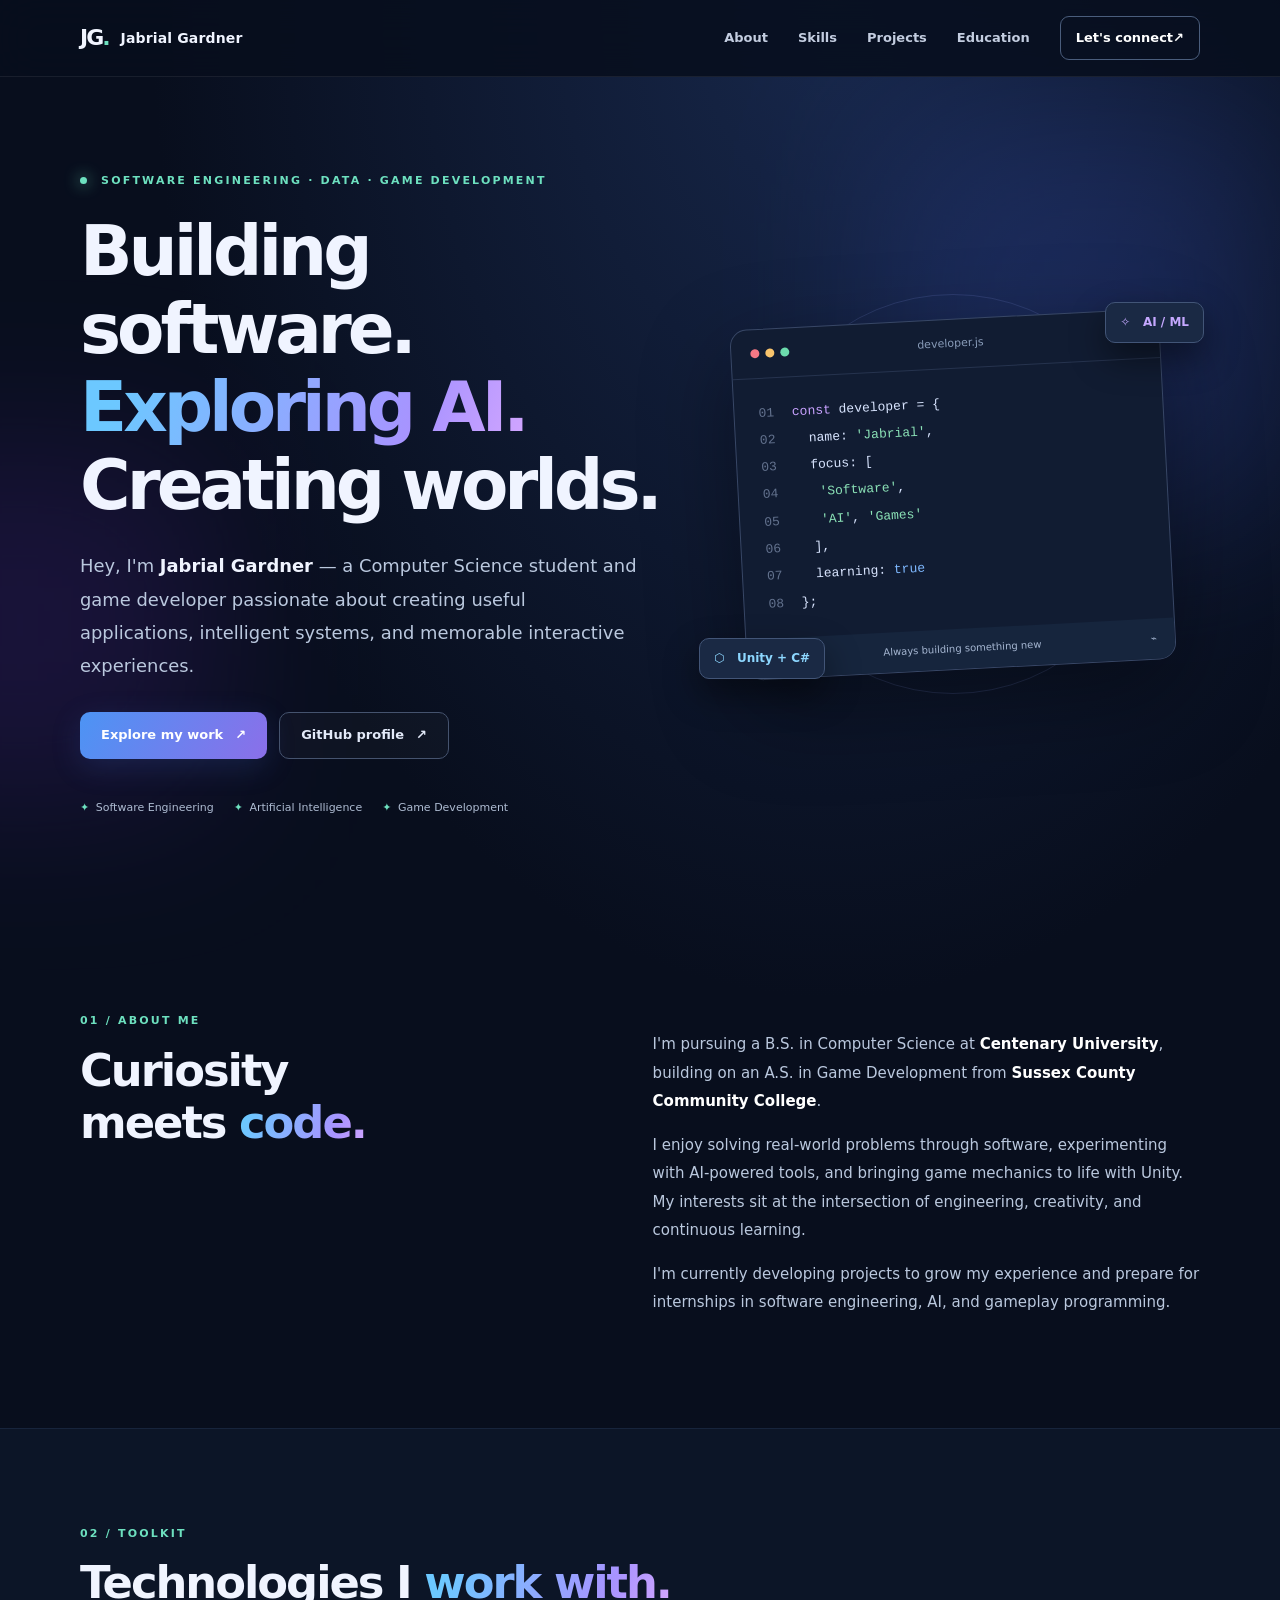
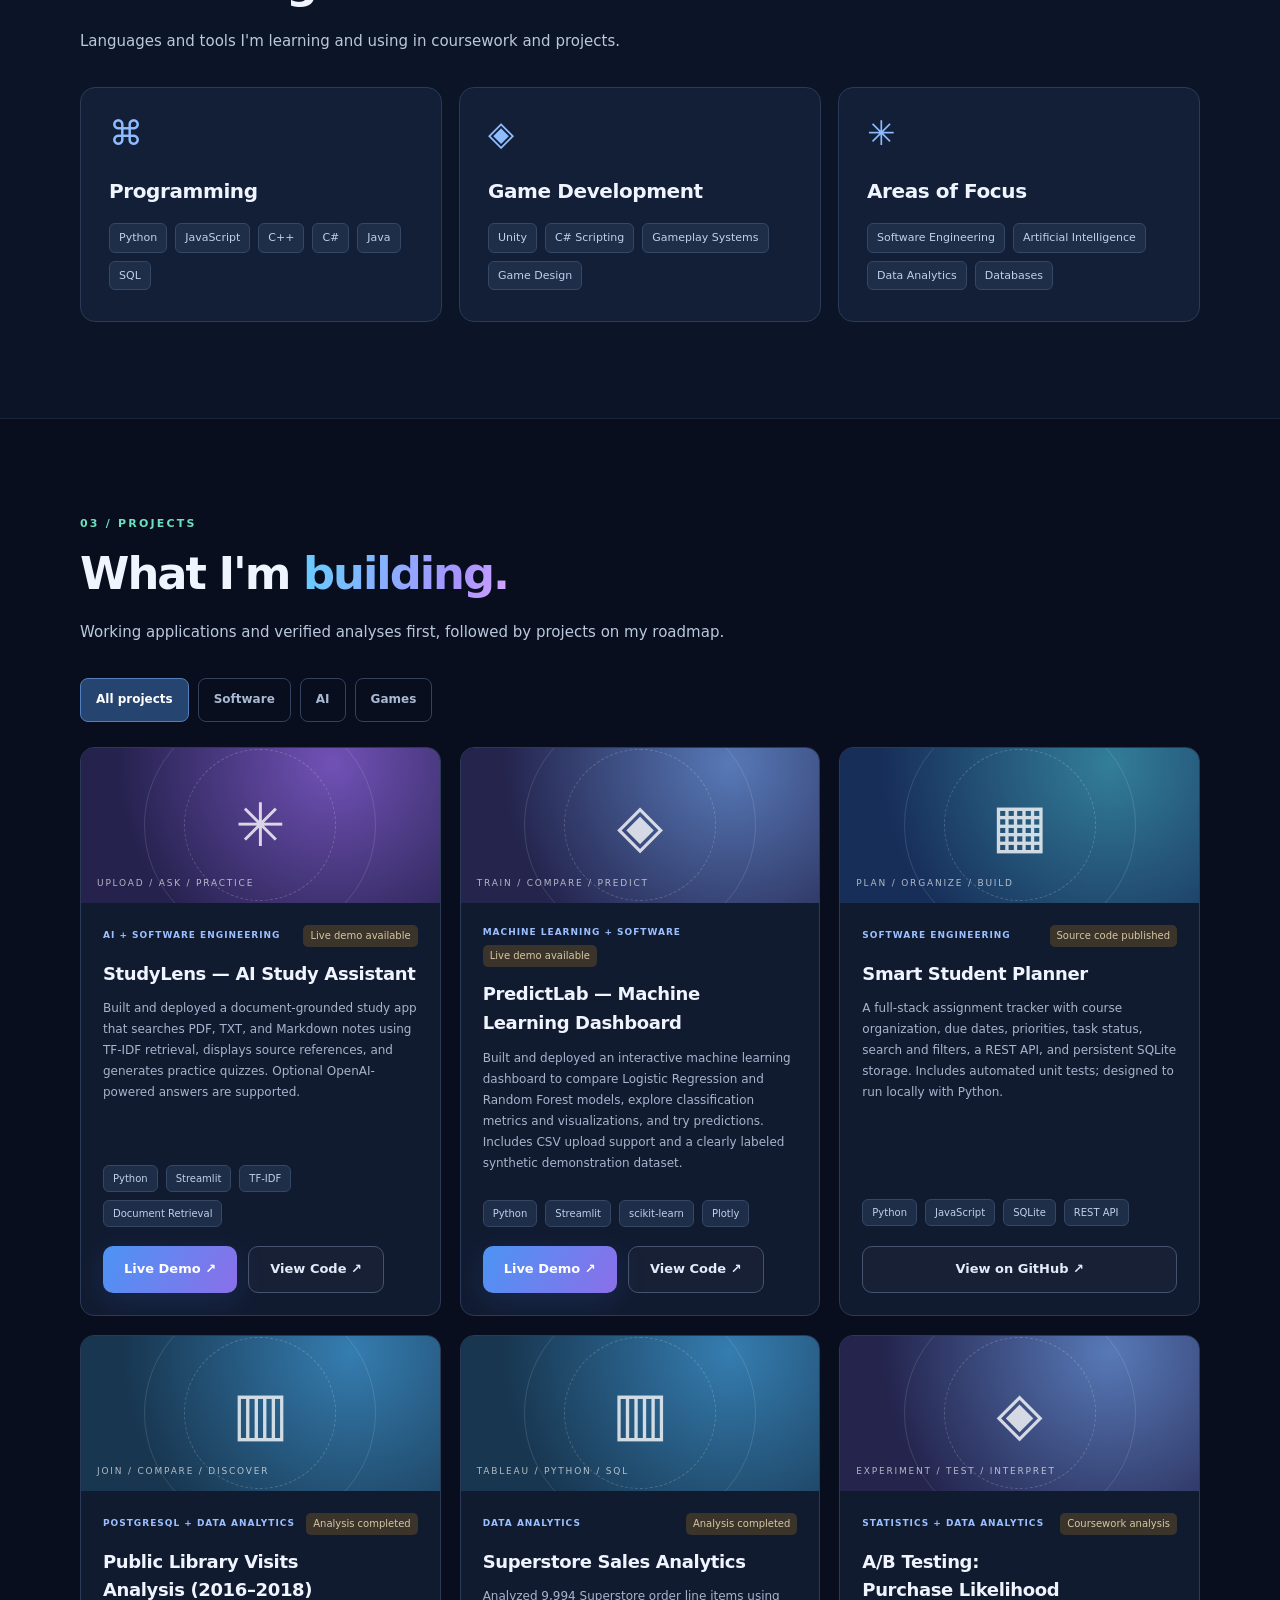
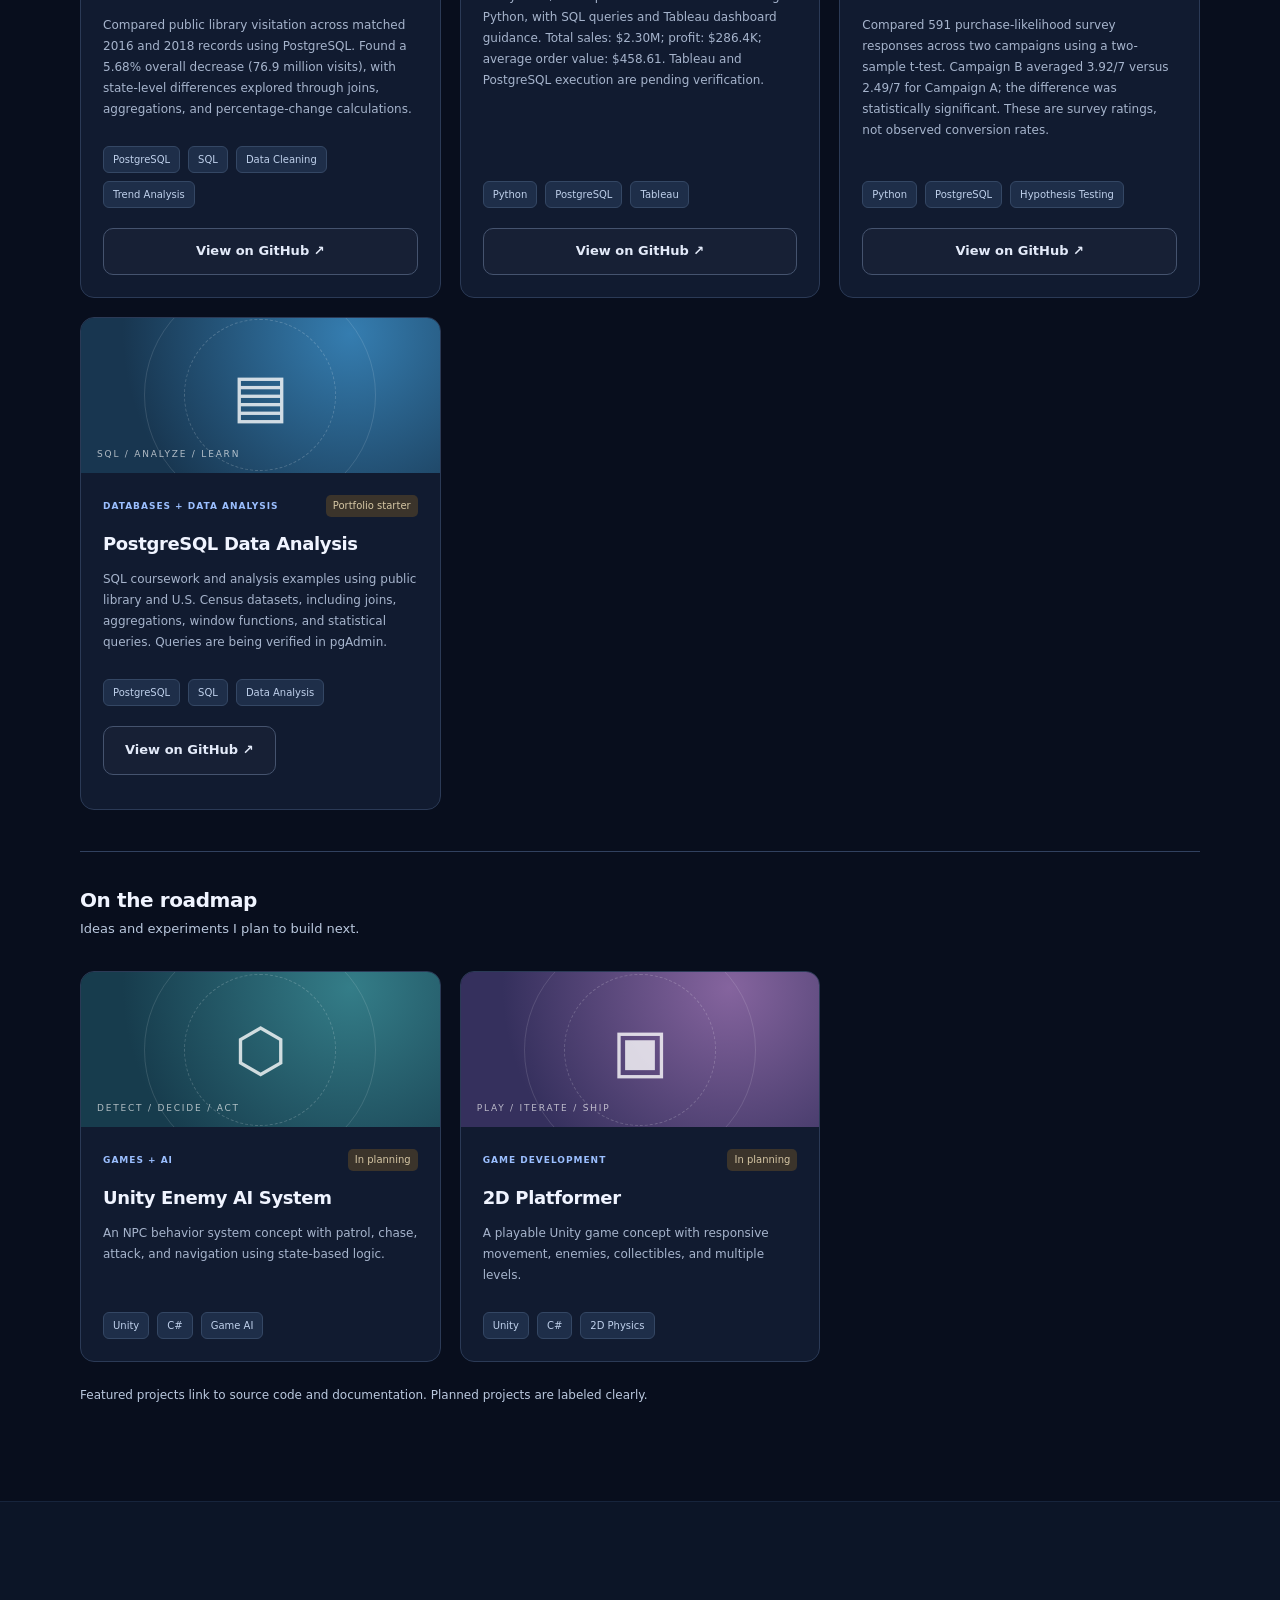
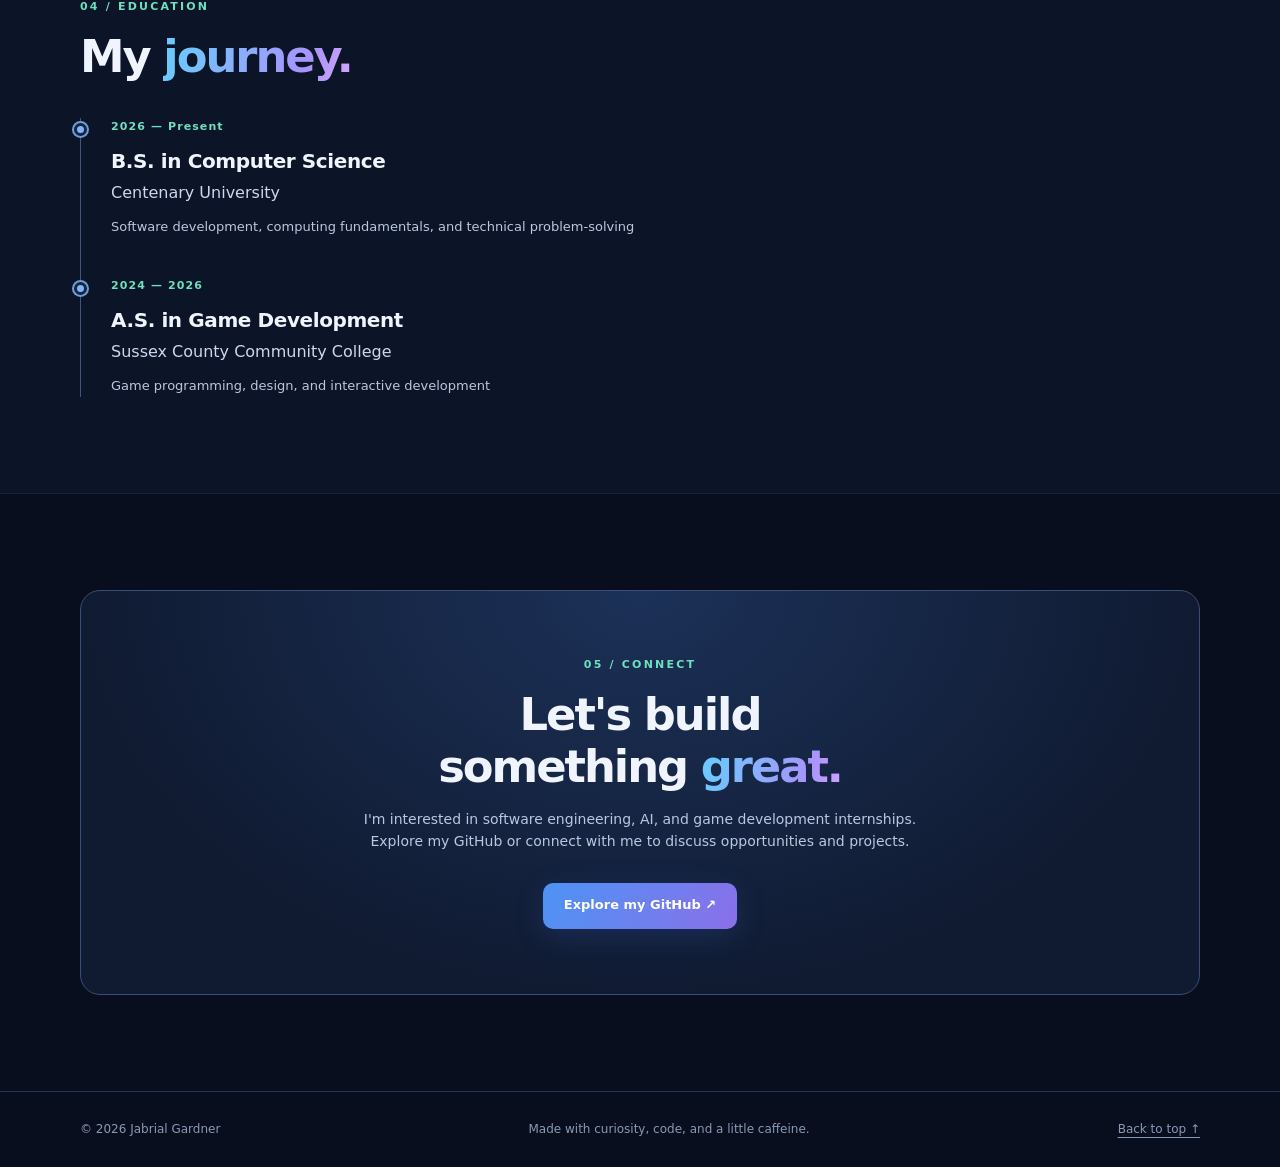
==== commit 50b072b2: "Add files via upload" ====
--- a/index.html
+++ b/index.html
@@ -38,10 +38,17 @@
 </section>
 <section class="section wrap" id="about"><div class="section-label">01 / ABOUT ME</div><div class="about-grid"><div><h2>Curiosity meets <span class="gradient-text">code.</span></h2></div><div class="about-copy"><p>I'm pursuing a B.S. in Computer Science at <strong>Centenary University</strong>, building on an A.S. in Game Development from <strong>Sussex County Community College</strong>.</p><p>I enjoy solving real-world problems through software, experimenting with AI-powered tools, and bringing game mechanics to life with Unity. My interests sit at the intersection of engineering, creativity, and continuous learning.</p><p>I'm currently developing projects to grow my experience and prepare for internships in software engineering, AI, and gameplay programming.</p></div></div></section>
 <section class="section section-alt" id="skills"><div class="wrap"><div class="section-label">02 / TOOLKIT</div><div class="section-heading"><h2>Technologies I <span class="gradient-text">work with.</span></h2><p>Languages and tools I'm learning and using in coursework and projects.</p></div><div class="skills-grid"><article class="skill-card"><div class="skill-icon">⌘</div><h3>Programming</h3><div class="tag-list"><span>Python</span><span>JavaScript</span><span>C++</span><span>C#</span><span>Java</span><span>SQL</span></div></article><article class="skill-card"><div class="skill-icon">◈</div><h3>Game Development</h3><div class="tag-list"><span>Unity</span><span>C# Scripting</span><span>Gameplay Systems</span><span>Game Design</span></div></article><article class="skill-card"><div class="skill-icon">✳</div><h3>Areas of Focus</h3><div class="tag-list"><span>Software Engineering</span><span>Artificial Intelligence</span><span>Data Analytics</span><span>Databases</span></div></article></div></div></section>
-<section class="section wrap" id="projects"><div class="section-label">03 / PROJECTS</div><div class="section-heading"><h2>What I'm <span class="gradient-text">building.</span></h2><p>Working applications and verified analyses first, followed by projects on my roadmap.</p></div><div aria-label="Filter projects" class="filter-bar" role="group"><button aria-pressed="true" class="filter active" data-filter="all">All projects</button><button aria-pressed="false" class="filter" data-filter="software">Software</button><button aria-pressed="false" class="filter" data-filter="ai">AI</button><button aria-pressed="false" class="filter" data-filter="games">Games</button></div><div class="project-grid"><article class="project-card" data-category="ai software"><div class="project-art art-study"><div class="art-icon">✳</div><span>UPLOAD / ASK / PRACTICE</span></div><div class="project-body"><div class="project-top"><span class="category">AI + SOFTWARE ENGINEERING</span><span class="status">Live demo available</span></div><h3>StudyLens — AI Study Assistant</h3><p>Built and deployed a document-grounded study app that searches PDF, TXT, and Markdown notes using TF-IDF retrieval, displays source references, and generates practice quizzes. Optional OpenAI-powered answers are supported.</p><div class="tech"><span>Python</span><span>Streamlit</span><span>TF-IDF</span><span>Document Retrieval</span></div><div class="project-actions"><a aria-label="Try StudyLens live demo" class="btn btn-primary" href="https://ai-study-assistant-hog2frvsqupkwhchdvicth.streamlit.app" rel="noopener noreferrer" target="_blank">Live Demo ↗</a><a aria-label="View StudyLens source code on GitHub" class="btn btn-outline" href="https://github.com/Racks-work/ai-study-assistant" rel="noopener noreferrer" target="_blank">View Code ↗</a></div></div></article><article class="project-card" data-category="software"><div class="project-art art-planner"><div class="art-icon">▦</div><span>PLAN / ORGANIZE / BUILD</span></div><div class="project-body"><div class="project-top"><span class="category">SOFTWARE ENGINEERING</span><span class="status">Source code published</span></div><h3>Smart Student Planner</h3><p>A full-stack assignment tracker with course organization, due dates, priorities, task status, search and filters, a REST API, and persistent SQLite storage. Includes automated unit tests; designed to run locally with Python.</p><div class="tech"><span>Python</span><span>JavaScript</span><span>SQLite</span><span>REST API</span></div><a class="btn btn-outline" href="https://github.com/Racks-work/smart-student-planner" rel="noopener noreferrer" target="_blank">View on GitHub ↗</a></div></article><article class="project-card" data-category="software"><div class="project-art art-data"><div class="art-icon">▥</div><span>JOIN / COMPARE / DISCOVER</span></div><div class="project-body"><div class="project-top"><span class="category">POSTGRESQL + DATA ANALYTICS</span><span class="status">Analysis completed</span></div><h3>Public Library Visits Analysis (2016–2018)</h3><p>Compared public library visitation across matched 2016 and 2018 records using PostgreSQL. Found a 5.68% overall decrease (76.9 million visits), with state-level differences explored through joins, aggregations, and percentage-change calculations.</p><div class="tech"><span>PostgreSQL</span><span>SQL</span><span>Data Cleaning</span><span>Trend Analysis</span></div><a class="btn btn-outline" href="https://github.com/Racks-work/postgresql-data-analysis" rel="noopener noreferrer" target="_blank">View on GitHub ↗</a></div></article><article class="project-card" data-category="software"><div class="project-art art-data"><div class="art-icon">▥</div><span>TABLEAU / PYTHON / SQL</span></div><div class="project-body"><div class="project-top"><span class="category">DATA ANALYTICS</span><span class="status">Analysis completed</span></div><h3>Superstore Sales Analytics</h3><p>Analyzed 9,994 Superstore order line items using Python, with SQL queries and Tableau dashboard guidance. Total sales: $2.30M; profit: $286.4K; average order value: $458.61. Tableau and PostgreSQL execution are pending verification.</p><div class="tech"><span>Python</span><span>PostgreSQL</span><span>Tableau</span></div><a class="btn btn-outline" href="https://github.com/Racks-work/superstore-sales-analytics" rel="noopener noreferrer" target="_blank">View on GitHub ↗</a></div></article><article class="project-card" data-category="ai software"><div class="project-art art-ml"><div class="art-icon">◈</div><span>EXPERIMENT / TEST / INTERPRET</span></div><div class="project-body"><div class="project-top"><span class="category">STATISTICS + DATA ANALYTICS</span><span class="status">Coursework analysis</span></div><h3>A/B Testing: Purchase Likelihood</h3><p>Compared 591 purchase-likelihood survey responses across two campaigns using a two-sample t-test. Campaign B averaged 3.92/7 versus 2.49/7 for Campaign A; the difference was statistically significant. These are survey ratings, not observed conversion rates.</p><div class="tech"><span>Python</span><span>PostgreSQL</span><span>Hypothesis Testing</span></div><a class="btn btn-outline" href="https://github.com/Racks-work/ab-testing-analysis" rel="noopener noreferrer" target="_blank">View on GitHub ↗</a></div></article><article class="project-card" data-category="software"><div class="project-art art-data"><div class="art-icon">▤</div><span>SQL / ANALYZE / LEARN</span></div><div class="project-body"><div class="project-top"><span class="category">DATABASES + DATA ANALYSIS</span><span class="status">Portfolio starter</span></div><h3>PostgreSQL Data Analysis</h3><p>SQL coursework and analysis examples using public library and U.S. Census datasets, including joins, aggregations, window functions, and statistical queries. Queries are being verified in pgAdmin.</p><div class="tech"><span>PostgreSQL</span><span>SQL</span><span>Data Analysis</span></div><p><a aria-label="View PostgreSQL Data Analysis on GitHub" class="btn btn-outline" href="https://github.com/Racks-work/postgresql-data-analysis" rel="noopener noreferrer" target="_blank">View on GitHub ↗</a></p></div></article><div class="planned-heading"><h3>On the roadmap</h3><p>Ideas and experiments I plan to build next.</p></div><article class="project-card" data-category="games ai"><div class="project-art art-npc"><div class="art-icon">⬡</div><span>DETECT / DECIDE / ACT</span></div><div class="project-body"><div class="project-top"><span class="category">GAMES + AI</span><span class="status">In planning</span></div><h3>Unity Enemy AI System</h3><p>An NPC behavior system concept with patrol, chase, attack, and navigation using state-based logic.</p><div class="tech"><span>Unity</span><span>C#</span><span>Game AI</span></div></div></article><article class="project-card" data-category="games"><div class="project-art art-platformer"><div class="art-icon">▣</div><span>PLAY / ITERATE / SHIP</span></div><div class="project-body"><div class="project-top"><span class="category">GAME DEVELOPMENT</span><span class="status">In planning</span></div><h3>2D Platformer</h3><p>A playable Unity game concept with responsive movement, enemies, collectibles, and multiple levels.</p><div class="tech"><span>Unity</span><span>C#</span><span>2D Physics</span></div></div></article><article class="project-card" data-category="ai"><div class="project-art art-ml"><div class="art-icon">⌁</div><span>TRAIN / EVALUATE / IMPROVE</span></div><div class="project-body"><div class="project-top"><span class="category">MACHINE LEARNING</span><span class="status">In planning</span></div><h3>ML Prediction Project</h3><p>A predictive modeling project concept featuring a baseline, evaluation metrics, and a clear results report.</p><div class="tech"><span>Python</span><span>scikit-learn</span><span>pandas</span></div></div></article></div><div class="project-note">Featured projects link to source code and documentation. Planned projects are labeled clearly.</div></section>
+<section class="section wrap" id="projects"><div class="section-label">03 / PROJECTS</div><div class="section-heading"><h2>What I'm <span class="gradient-text">building.</span></h2><p>Working applications and verified analyses first, followed by projects on my roadmap.</p></div><div aria-label="Filter projects" class="filter-bar" role="group"><button aria-pressed="true" class="filter active" data-filter="all">All projects</button><button aria-pressed="false" class="filter" data-filter="software">Software</button><button aria-pressed="false" class="filter" data-filter="ai">AI</button><button aria-pressed="false" class="filter" data-filter="games">Games</button></div><div class="project-grid"><article class="project-card" data-category="ai software"><div class="project-art art-study"><div class="art-icon">✳</div><span>UPLOAD / ASK / PRACTICE</span></div><div class="project-body"><div class="project-top"><span class="category">AI + SOFTWARE ENGINEERING</span><span class="status">Live demo available</span></div><h3>StudyLens — AI Study Assistant</h3><p>Built and deployed a document-grounded study app that searches PDF, TXT, and Markdown notes using TF-IDF retrieval, displays source references, and generates practice quizzes. Optional OpenAI-powered answers are supported.</p><div class="tech"><span>Python</span><span>Streamlit</span><span>TF-IDF</span><span>Document Retrieval</span></div><div class="project-actions"><a aria-label="Try StudyLens live demo" class="btn btn-primary" href="https://ai-study-assistant-hog2frvsqupkwhchdvicth.streamlit.app" rel="noopener noreferrer" target="_blank">Live Demo ↗</a><a aria-label="View StudyLens source code on GitHub" class="btn btn-outline" href="https://github.com/Racks-work/ai-study-assistant" rel="noopener noreferrer" target="_blank">View Code ↗</a></div></div></article><article class="project-card" data-category="ai software">
+<div class="project-art art-ml"><div class="art-icon">◈</div><span>TRAIN / COMPARE / PREDICT</span></div>
+<div class="project-body"><div class="project-top"><span class="category">MACHINE LEARNING + SOFTWARE</span><span class="status">Live demo available</span></div>
+<h3>PredictLab — Machine Learning Dashboard</h3>
+<p>Built and deployed an interactive machine learning dashboard to compare Logistic Regression and Random Forest models, explore classification metrics and visualizations, and try predictions. Includes CSV upload support and a clearly labeled synthetic demonstration dataset.</p>
+<div class="tech"><span>Python</span><span>Streamlit</span><span>scikit-learn</span><span>Plotly</span></div>
+<div class="project-actions"><a aria-label="Try PredictLab live demo" class="btn btn-primary" href="https://predictlab-racks.streamlit.app/" rel="noopener noreferrer" target="_blank">Live Demo ↗</a><a aria-label="View PredictLab source code on GitHub" class="btn btn-outline" href="https://github.com/Racks-work/ml-prediction-dashboard" rel="noopener noreferrer" target="_blank">View Code ↗</a></div>
+</div></article><article class="project-card" data-category="software"><div class="project-art art-planner"><div class="art-icon">▦</div><span>PLAN / ORGANIZE / BUILD</span></div><div class="project-body"><div class="project-top"><span class="category">SOFTWARE ENGINEERING</span><span class="status">Source code published</span></div><h3>Smart Student Planner</h3><p>A full-stack assignment tracker with course organization, due dates, priorities, task status, search and filters, a REST API, and persistent SQLite storage. Includes automated unit tests; designed to run locally with Python.</p><div class="tech"><span>Python</span><span>JavaScript</span><span>SQLite</span><span>REST API</span></div><a class="btn btn-outline" href="https://github.com/Racks-work/smart-student-planner" rel="noopener noreferrer" target="_blank">View on GitHub ↗</a></div></article><article class="project-card" data-category="software"><div class="project-art art-data"><div class="art-icon">▥</div><span>JOIN / COMPARE / DISCOVER</span></div><div class="project-body"><div class="project-top"><span class="category">POSTGRESQL + DATA ANALYTICS</span><span class="status">Analysis completed</span></div><h3>Public Library Visits Analysis (2016–2018)</h3><p>Compared public library visitation across matched 2016 and 2018 records using PostgreSQL. Found a 5.68% overall decrease (76.9 million visits), with state-level differences explored through joins, aggregations, and percentage-change calculations.</p><div class="tech"><span>PostgreSQL</span><span>SQL</span><span>Data Cleaning</span><span>Trend Analysis</span></div><a class="btn btn-outline" href="https://github.com/Racks-work/postgresql-data-analysis" rel="noopener noreferrer" target="_blank">View on GitHub ↗</a></div></article><article class="project-card" data-category="software"><div class="project-art art-data"><div class="art-icon">▥</div><span>TABLEAU / PYTHON / SQL</span></div><div class="project-body"><div class="project-top"><span class="category">DATA ANALYTICS</span><span class="status">Analysis completed</span></div><h3>Superstore Sales Analytics</h3><p>Analyzed 9,994 Superstore order line items using Python, with SQL queries and Tableau dashboard guidance. Total sales: $2.30M; profit: $286.4K; average order value: $458.61. Tableau and PostgreSQL execution are pending verification.</p><div class="tech"><span>Python</span><span>PostgreSQL</span><span>Tableau</span></div><a class="btn btn-outline" href="https://github.com/Racks-work/superstore-sales-analytics" rel="noopener noreferrer" target="_blank">View on GitHub ↗</a></div></article><article class="project-card" data-category="ai software"><div class="project-art art-ml"><div class="art-icon">◈</div><span>EXPERIMENT / TEST / INTERPRET</span></div><div class="project-body"><div class="project-top"><span class="category">STATISTICS + DATA ANALYTICS</span><span class="status">Coursework analysis</span></div><h3>A/B Testing: Purchase Likelihood</h3><p>Compared 591 purchase-likelihood survey responses across two campaigns using a two-sample t-test. Campaign B averaged 3.92/7 versus 2.49/7 for Campaign A; the difference was statistically significant. These are survey ratings, not observed conversion rates.</p><div class="tech"><span>Python</span><span>PostgreSQL</span><span>Hypothesis Testing</span></div><a class="btn btn-outline" href="https://github.com/Racks-work/ab-testing-analysis" rel="noopener noreferrer" target="_blank">View on GitHub ↗</a></div></article><article class="project-card" data-category="software"><div class="project-art art-data"><div class="art-icon">▤</div><span>SQL / ANALYZE / LEARN</span></div><div class="project-body"><div class="project-top"><span class="category">DATABASES + DATA ANALYSIS</span><span class="status">Portfolio starter</span></div><h3>PostgreSQL Data Analysis</h3><p>SQL coursework and analysis examples using public library and U.S. Census datasets, including joins, aggregations, window functions, and statistical queries. Queries are being verified in pgAdmin.</p><div class="tech"><span>PostgreSQL</span><span>SQL</span><span>Data Analysis</span></div><p><a aria-label="View PostgreSQL Data Analysis on GitHub" class="btn btn-outline" href="https://github.com/Racks-work/postgresql-data-analysis" rel="noopener noreferrer" target="_blank">View on GitHub ↗</a></p></div></article><div class="planned-heading"><h3>On the roadmap</h3><p>Ideas and experiments I plan to build next.</p></div><article class="project-card" data-category="games ai"><div class="project-art art-npc"><div class="art-icon">⬡</div><span>DETECT / DECIDE / ACT</span></div><div class="project-body"><div class="project-top"><span class="category">GAMES + AI</span><span class="status">In planning</span></div><h3>Unity Enemy AI System</h3><p>An NPC behavior system concept with patrol, chase, attack, and navigation using state-based logic.</p><div class="tech"><span>Unity</span><span>C#</span><span>Game AI</span></div></div></article><article class="project-card" data-category="games"><div class="project-art art-platformer"><div class="art-icon">▣</div><span>PLAY / ITERATE / SHIP</span></div><div class="project-body"><div class="project-top"><span class="category">GAME DEVELOPMENT</span><span class="status">In planning</span></div><h3>2D Platformer</h3><p>A playable Unity game concept with responsive movement, enemies, collectibles, and multiple levels.</p><div class="tech"><span>Unity</span><span>C#</span><span>2D Physics</span></div></div></article></div><div class="project-note">Featured projects link to source code and documentation. Planned projects are labeled clearly.</div></section>
 <section class="section section-alt" id="education"><div class="wrap"><div class="section-label">04 / EDUCATION</div><div class="section-heading"><h2>My <span class="gradient-text">journey.</span></h2></div><div class="timeline"><div class="timeline-item"><div class="timeline-dot"></div><div><div class="timeline-date">2026 — Present</div><h3>B.S. in Computer Science</h3><p>Centenary University</p><span>Software development, computing fundamentals, and technical problem-solving</span></div></div><div class="timeline-item"><div class="timeline-dot"></div><div><div class="timeline-date">2024 — 2026</div><h3>A.S. in Game Development</h3><p>Sussex County Community College</p><span>Game programming, design, and interactive development</span></div></div></div></div></section>
 <section class="section wrap contact-section" id="contact"><div class="contact-panel"><div class="section-label">05 / CONNECT</div><h2>Let's build something <span class="gradient-text">great.</span></h2><p>I'm interested in software engineering, AI, and game development internships. Explore my GitHub or connect with me to discuss opportunities and projects.</p><div class="contact-actions"><a class="btn btn-primary" href="https://github.com/Racks-work" rel="noopener noreferrer" target="_blank">Explore my GitHub ↗</a></div></div></section>
 </main>
 <footer class="footer"><div class="wrap footer-inner"><span>© <span id="year">2026</span> Jabrial Gardner</span><span>Made with curiosity, code, and a little caffeine.</span><a href="#home">Back to top ↑</a></div></footer>
 </body>
-</html>
+</html>
--- a/style.css
+++ b/style.css
@@ -3,3 +3,8 @@
 /* Portfolio refinement: readability, mobile layout, and accessible interactions */
 :root{--muted:#bac8de}body{background:radial-gradient(ellipse 70% 22% at 65% 0%,#17274a 0%,#080e1d 76%);-webkit-font-smoothing:antialiased}h1{max-width:800px;text-wrap:balance}h2,h3{text-wrap:balance}.hero-intro{font-size:clamp(15px,1.4vw,18px)}.nav-links a{min-height:44px;display:inline-flex;align-items:center}.filter{min-height:44px}.btn{min-height:46px}.project-card{display:flex;flex-direction:column}.project-body{display:flex;flex-direction:column;flex:1}.project-body .tech{margin-top:auto;padding-top:14px}.project-body>a.btn,.project-body>p>a.btn{margin-top:20px}.project-body p{min-height:0}.project-card:focus-within{border-color:#81b6ff;box-shadow:0 0 0 2px #81b6ff55}.project-grid{align-items:stretch}.planned-heading{grid-column:1/-1;border-top:1px solid #31415f;padding-top:32px;margin-top:22px}.planned-heading h3{margin-bottom:3px}.planned-heading p{color:var(--muted);font-size:13px}.project-card:has(.status):hover{box-shadow:0 15px 42px #0004}.project-card .status{white-space:nowrap}.project-card .tech span{line-height:1.5}.contact-actions .btn{min-width:185px}.footer a{text-decoration:underline;text-underline-offset:4px}
 @media(max-width:950px){.hero{padding-block:65px}.hero-visual{max-width:500px;width:100%;margin:auto}}@media(max-width:650px){.brand-name{font-size:13px}.menu-toggle{width:46px;height:46px;align-items:center}.nav-links{top:66px;padding:18px 24px 25px}.nav-links a{width:100%;min-height:48px}.hero{padding-top:43px;gap:8px}.hero-visual{height:280px}.hero-actions .btn{flex:1 1 175px}.code-card{transform:none}.float-chip{font-size:10px;padding:7px 9px}.orbit{max-width:90vw}.filter-bar{display:grid;grid-template-columns:repeat(2,minmax(0,1fr))}.filter{width:100%;padding:10px 8px}.project-art{height:125px}.project-body{padding:20px}.project-body .btn{width:100%}.contact-panel{padding:36px 18px}.contact-actions .btn{width:100%}.section{padding-block:60px}.hero-meta{font-size:11px}}@media(max-width:380px){.brand-name{font-size:12px}.hero-visual{height:250px}.code-body{font-size:9px}.hero h1{font-size:38px}}@media(hover:none){.project-card:hover,.btn:hover{transform:none}}@media(prefers-reduced-motion:reduce){.glow{filter:none;opacity:.1}}
+
+/* StudyLens featured project actions */
+.project-actions{display:flex;flex-wrap:wrap;gap:.7rem;margin-top:1.2rem}
+.project-actions .btn{min-height:44px;display:inline-flex;align-items:center;justify-content:center;text-align:center}
+@media(max-width:540px){.project-actions{flex-direction:column}.project-actions .btn{width:100%}}
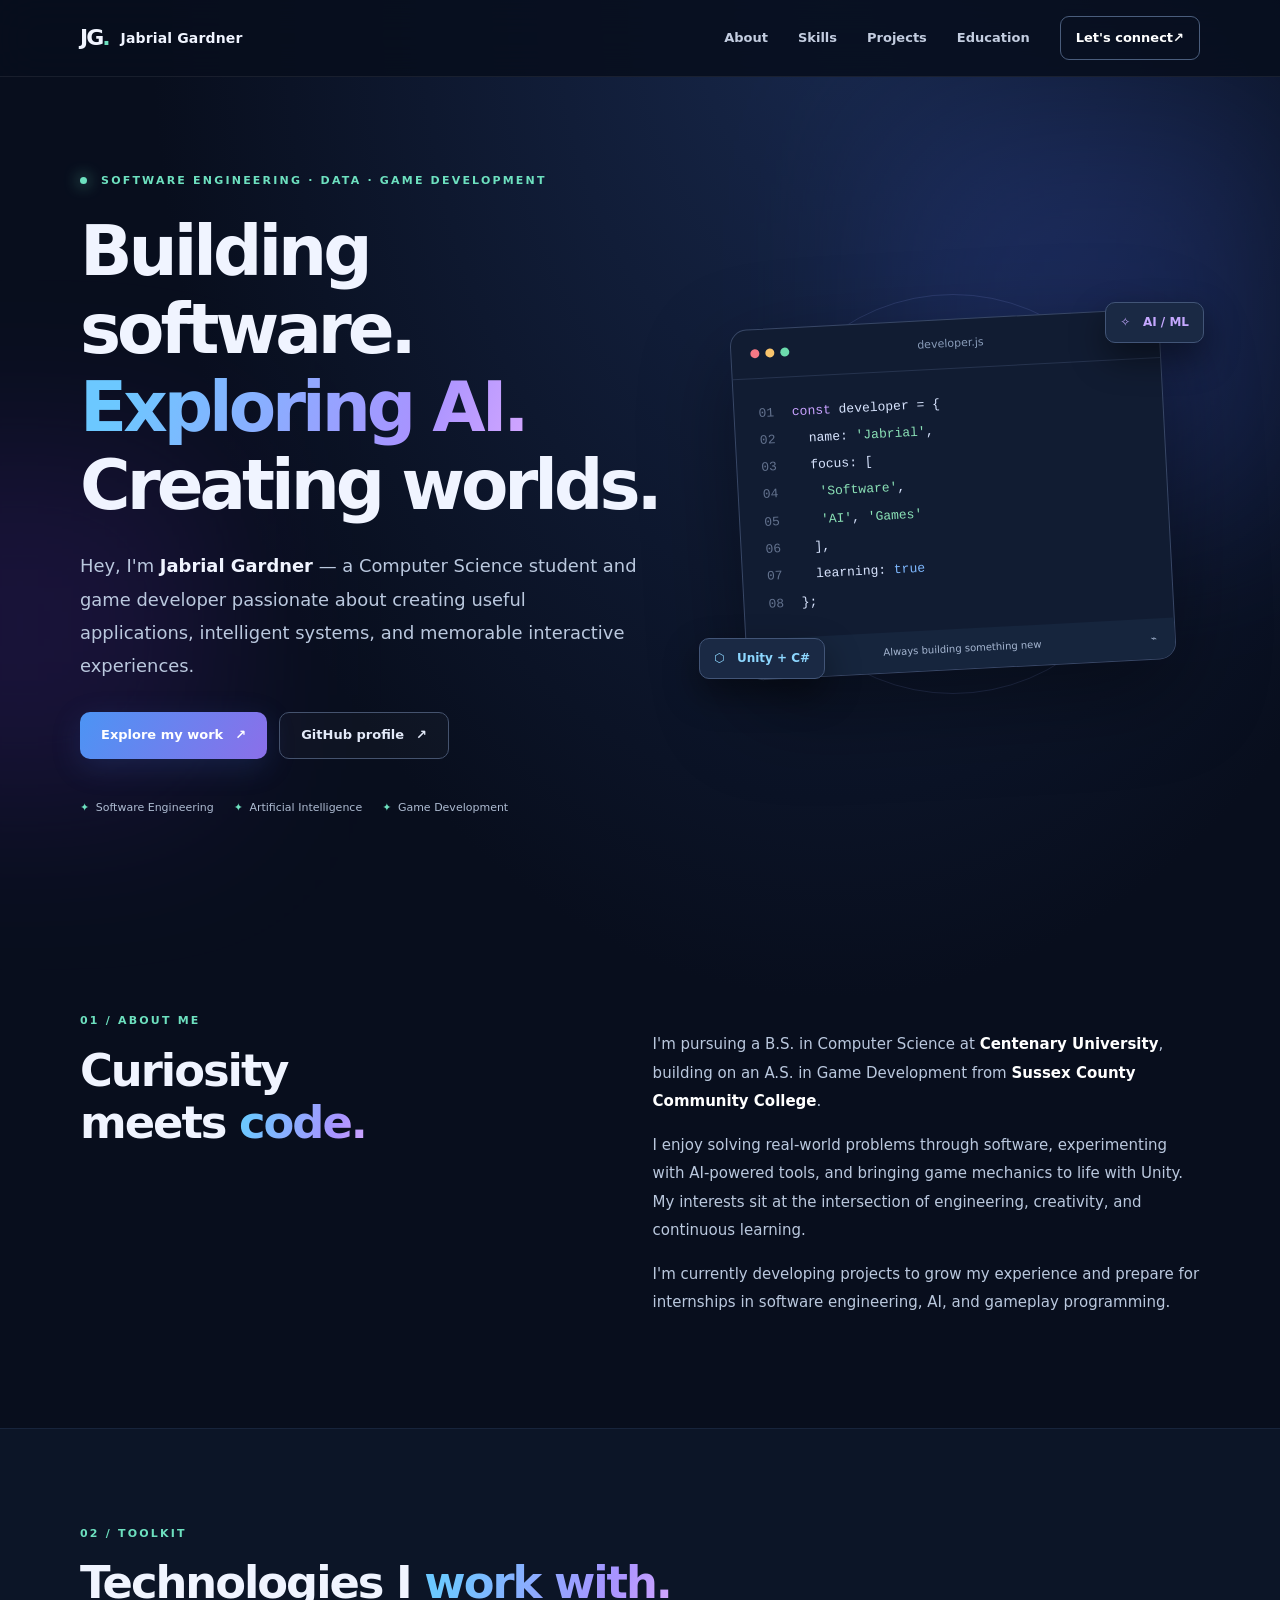
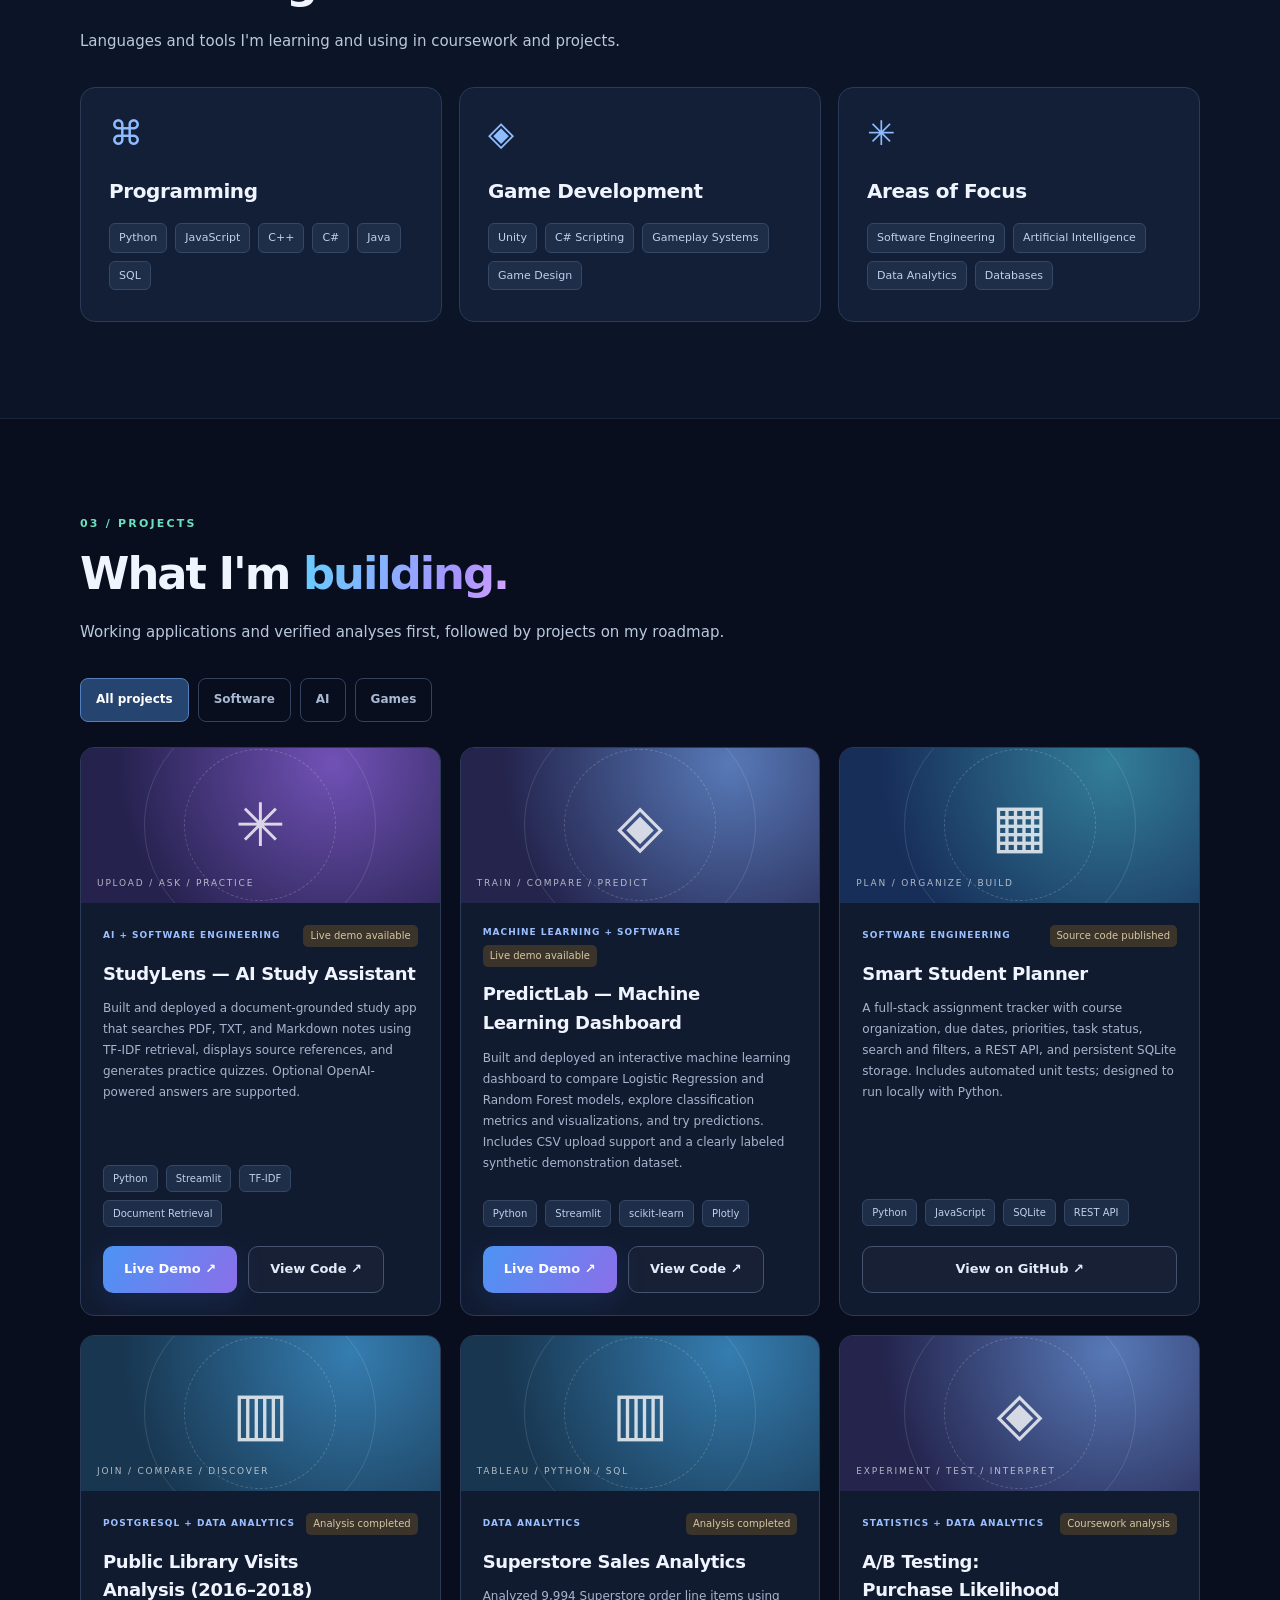
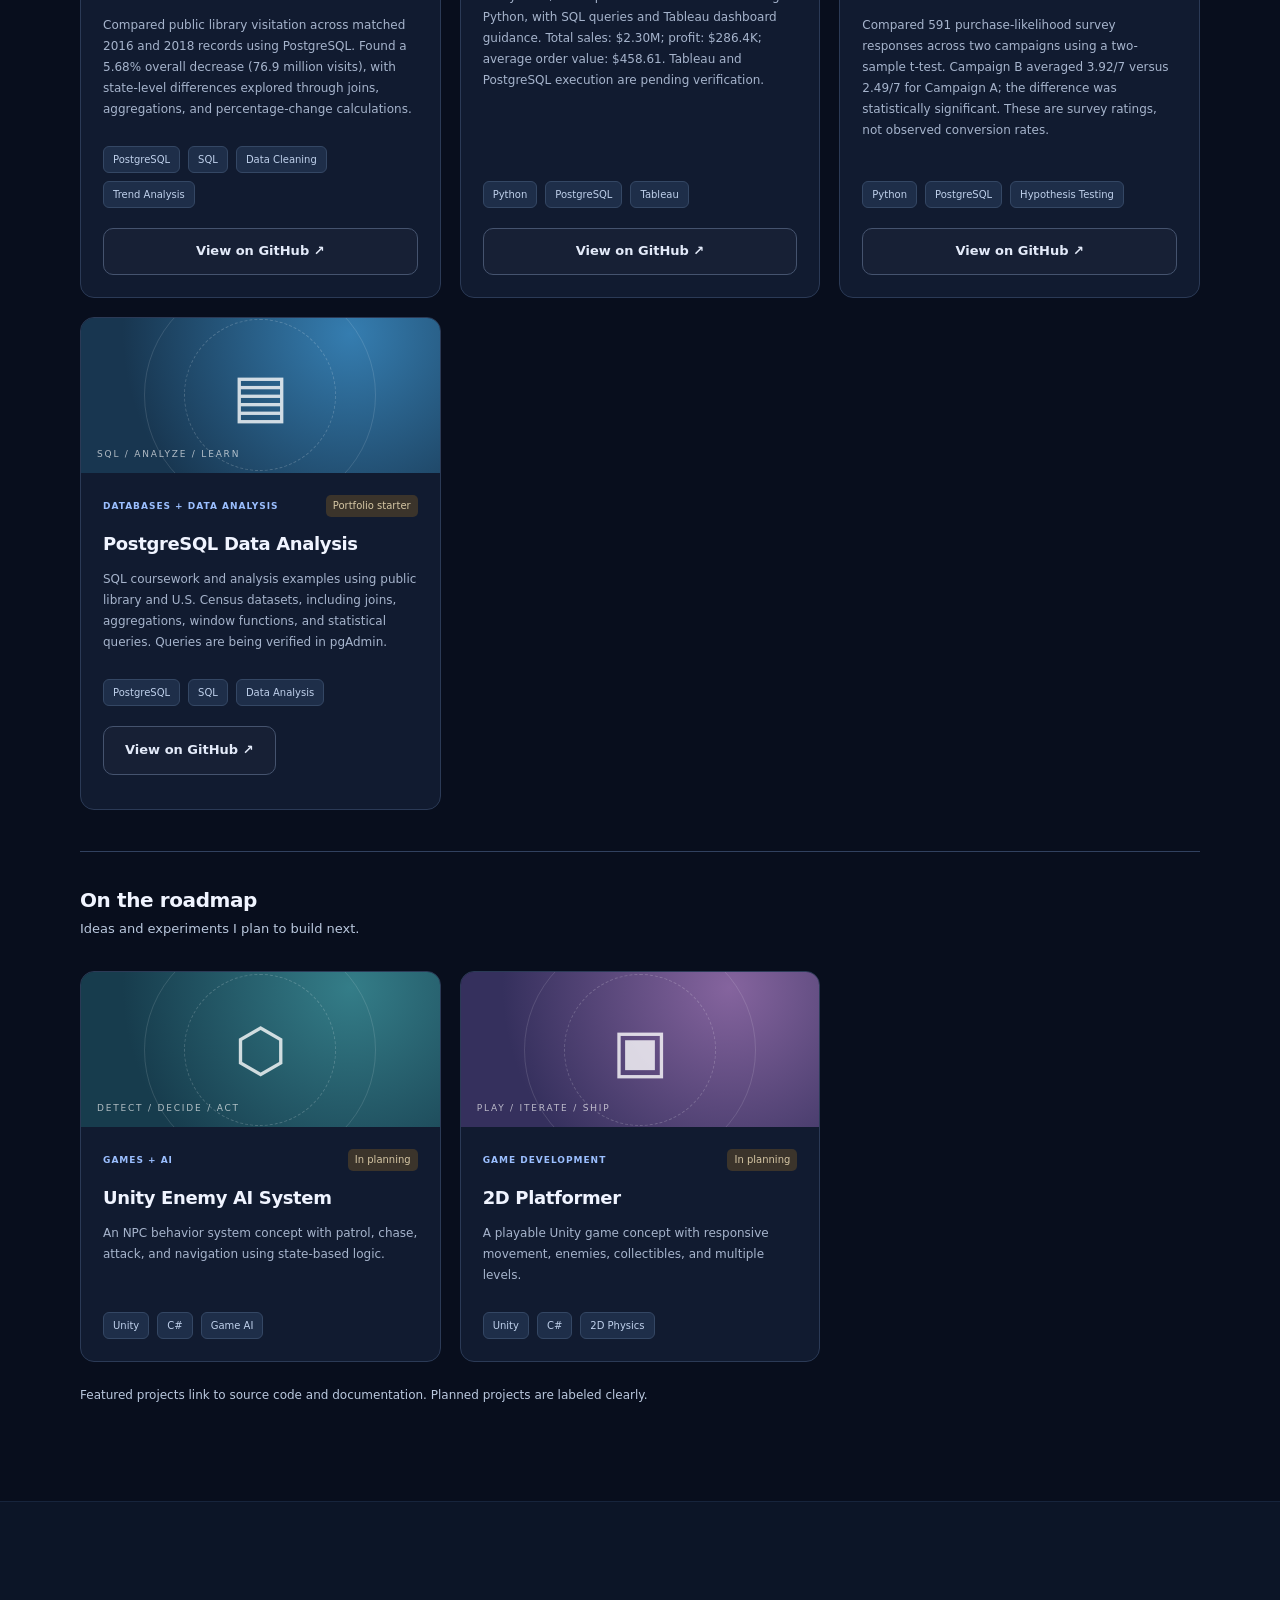
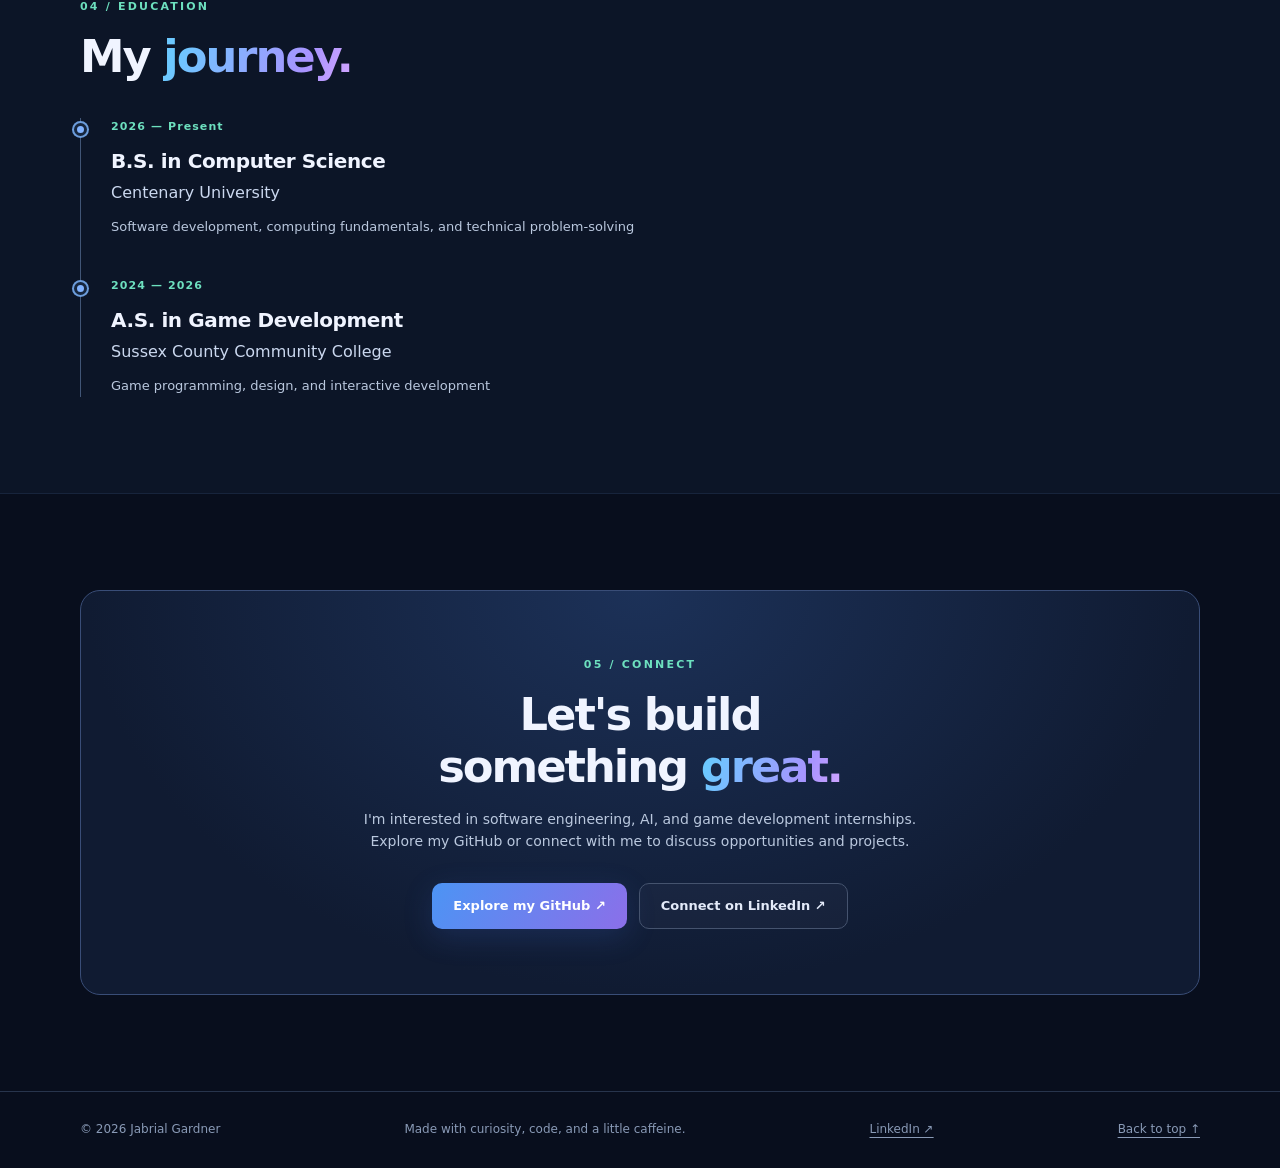
==== commit 16913a28: "Add files via upload" ====
--- a/index.html
+++ b/index.html
@@ -47,8 +47,8 @@
 <div class="project-actions"><a aria-label="Try PredictLab live demo" class="btn btn-primary" href="https://predictlab-racks.streamlit.app/" rel="noopener noreferrer" target="_blank">Live Demo ↗</a><a aria-label="View PredictLab source code on GitHub" class="btn btn-outline" href="https://github.com/Racks-work/ml-prediction-dashboard" rel="noopener noreferrer" target="_blank">View Code ↗</a></div>
 </div></article><article class="project-card" data-category="software"><div class="project-art art-planner"><div class="art-icon">▦</div><span>PLAN / ORGANIZE / BUILD</span></div><div class="project-body"><div class="project-top"><span class="category">SOFTWARE ENGINEERING</span><span class="status">Source code published</span></div><h3>Smart Student Planner</h3><p>A full-stack assignment tracker with course organization, due dates, priorities, task status, search and filters, a REST API, and persistent SQLite storage. Includes automated unit tests; designed to run locally with Python.</p><div class="tech"><span>Python</span><span>JavaScript</span><span>SQLite</span><span>REST API</span></div><a class="btn btn-outline" href="https://github.com/Racks-work/smart-student-planner" rel="noopener noreferrer" target="_blank">View on GitHub ↗</a></div></article><article class="project-card" data-category="software"><div class="project-art art-data"><div class="art-icon">▥</div><span>JOIN / COMPARE / DISCOVER</span></div><div class="project-body"><div class="project-top"><span class="category">POSTGRESQL + DATA ANALYTICS</span><span class="status">Analysis completed</span></div><h3>Public Library Visits Analysis (2016–2018)</h3><p>Compared public library visitation across matched 2016 and 2018 records using PostgreSQL. Found a 5.68% overall decrease (76.9 million visits), with state-level differences explored through joins, aggregations, and percentage-change calculations.</p><div class="tech"><span>PostgreSQL</span><span>SQL</span><span>Data Cleaning</span><span>Trend Analysis</span></div><a class="btn btn-outline" href="https://github.com/Racks-work/postgresql-data-analysis" rel="noopener noreferrer" target="_blank">View on GitHub ↗</a></div></article><article class="project-card" data-category="software"><div class="project-art art-data"><div class="art-icon">▥</div><span>TABLEAU / PYTHON / SQL</span></div><div class="project-body"><div class="project-top"><span class="category">DATA ANALYTICS</span><span class="status">Analysis completed</span></div><h3>Superstore Sales Analytics</h3><p>Analyzed 9,994 Superstore order line items using Python, with SQL queries and Tableau dashboard guidance. Total sales: $2.30M; profit: $286.4K; average order value: $458.61. Tableau and PostgreSQL execution are pending verification.</p><div class="tech"><span>Python</span><span>PostgreSQL</span><span>Tableau</span></div><a class="btn btn-outline" href="https://github.com/Racks-work/superstore-sales-analytics" rel="noopener noreferrer" target="_blank">View on GitHub ↗</a></div></article><article class="project-card" data-category="ai software"><div class="project-art art-ml"><div class="art-icon">◈</div><span>EXPERIMENT / TEST / INTERPRET</span></div><div class="project-body"><div class="project-top"><span class="category">STATISTICS + DATA ANALYTICS</span><span class="status">Coursework analysis</span></div><h3>A/B Testing: Purchase Likelihood</h3><p>Compared 591 purchase-likelihood survey responses across two campaigns using a two-sample t-test. Campaign B averaged 3.92/7 versus 2.49/7 for Campaign A; the difference was statistically significant. These are survey ratings, not observed conversion rates.</p><div class="tech"><span>Python</span><span>PostgreSQL</span><span>Hypothesis Testing</span></div><a class="btn btn-outline" href="https://github.com/Racks-work/ab-testing-analysis" rel="noopener noreferrer" target="_blank">View on GitHub ↗</a></div></article><article class="project-card" data-category="software"><div class="project-art art-data"><div class="art-icon">▤</div><span>SQL / ANALYZE / LEARN</span></div><div class="project-body"><div class="project-top"><span class="category">DATABASES + DATA ANALYSIS</span><span class="status">Portfolio starter</span></div><h3>PostgreSQL Data Analysis</h3><p>SQL coursework and analysis examples using public library and U.S. Census datasets, including joins, aggregations, window functions, and statistical queries. Queries are being verified in pgAdmin.</p><div class="tech"><span>PostgreSQL</span><span>SQL</span><span>Data Analysis</span></div><p><a aria-label="View PostgreSQL Data Analysis on GitHub" class="btn btn-outline" href="https://github.com/Racks-work/postgresql-data-analysis" rel="noopener noreferrer" target="_blank">View on GitHub ↗</a></p></div></article><div class="planned-heading"><h3>On the roadmap</h3><p>Ideas and experiments I plan to build next.</p></div><article class="project-card" data-category="games ai"><div class="project-art art-npc"><div class="art-icon">⬡</div><span>DETECT / DECIDE / ACT</span></div><div class="project-body"><div class="project-top"><span class="category">GAMES + AI</span><span class="status">In planning</span></div><h3>Unity Enemy AI System</h3><p>An NPC behavior system concept with patrol, chase, attack, and navigation using state-based logic.</p><div class="tech"><span>Unity</span><span>C#</span><span>Game AI</span></div></div></article><article class="project-card" data-category="games"><div class="project-art art-platformer"><div class="art-icon">▣</div><span>PLAY / ITERATE / SHIP</span></div><div class="project-body"><div class="project-top"><span class="category">GAME DEVELOPMENT</span><span class="status">In planning</span></div><h3>2D Platformer</h3><p>A playable Unity game concept with responsive movement, enemies, collectibles, and multiple levels.</p><div class="tech"><span>Unity</span><span>C#</span><span>2D Physics</span></div></div></article></div><div class="project-note">Featured projects link to source code and documentation. Planned projects are labeled clearly.</div></section>
 <section class="section section-alt" id="education"><div class="wrap"><div class="section-label">04 / EDUCATION</div><div class="section-heading"><h2>My <span class="gradient-text">journey.</span></h2></div><div class="timeline"><div class="timeline-item"><div class="timeline-dot"></div><div><div class="timeline-date">2026 — Present</div><h3>B.S. in Computer Science</h3><p>Centenary University</p><span>Software development, computing fundamentals, and technical problem-solving</span></div></div><div class="timeline-item"><div class="timeline-dot"></div><div><div class="timeline-date">2024 — 2026</div><h3>A.S. in Game Development</h3><p>Sussex County Community College</p><span>Game programming, design, and interactive development</span></div></div></div></div></section>
-<section class="section wrap contact-section" id="contact"><div class="contact-panel"><div class="section-label">05 / CONNECT</div><h2>Let's build something <span class="gradient-text">great.</span></h2><p>I'm interested in software engineering, AI, and game development internships. Explore my GitHub or connect with me to discuss opportunities and projects.</p><div class="contact-actions"><a class="btn btn-primary" href="https://github.com/Racks-work" rel="noopener noreferrer" target="_blank">Explore my GitHub ↗</a></div></div></section>
+<section class="section wrap contact-section" id="contact"><div class="contact-panel"><div class="section-label">05 / CONNECT</div><h2>Let's build something <span class="gradient-text">great.</span></h2><p>I'm interested in software engineering, AI, and game development internships. Explore my GitHub or connect with me to discuss opportunities and projects.</p><div class="contact-actions"><a class="btn btn-primary" href="https://github.com/Racks-work" rel="noopener noreferrer" target="_blank">Explore my GitHub ↗</a><a class="btn btn-outline" href="https://www.linkedin.com/in/jabrial-gardner-47481b213/" rel="noopener noreferrer" target="_blank" aria-label="Connect with Jabrial Gardner on LinkedIn">Connect on LinkedIn ↗</a></div></div></section>
 </main>
-<footer class="footer"><div class="wrap footer-inner"><span>© <span id="year">2026</span> Jabrial Gardner</span><span>Made with curiosity, code, and a little caffeine.</span><a href="#home">Back to top ↑</a></div></footer>
+<footer class="footer"><div class="wrap footer-inner"><span>© <span id="year">2026</span> Jabrial Gardner</span><span>Made with curiosity, code, and a little caffeine.</span><a href="https://www.linkedin.com/in/jabrial-gardner-47481b213/" rel="noopener noreferrer" target="_blank" aria-label="Jabrial Gardner on LinkedIn">LinkedIn ↗</a><a href="#home">Back to top ↑</a></div></footer>
 </body>
 </html>
